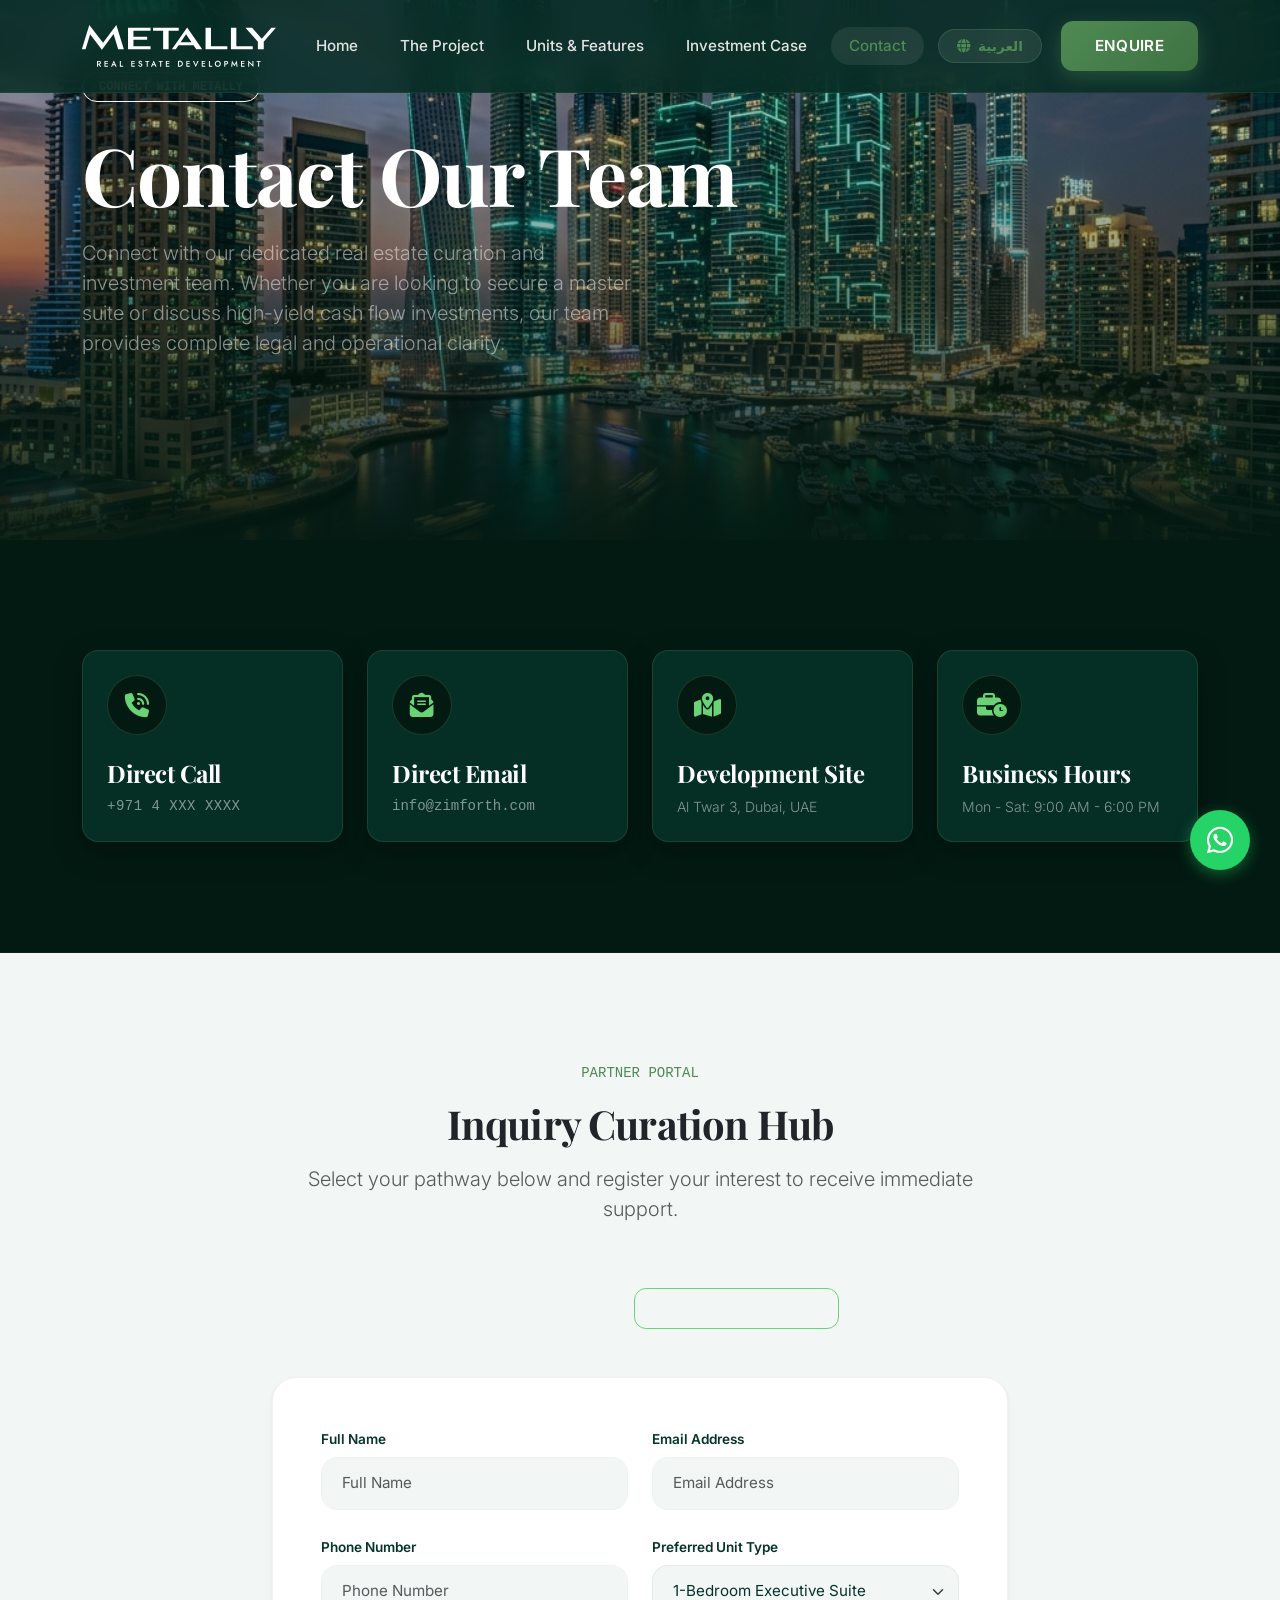
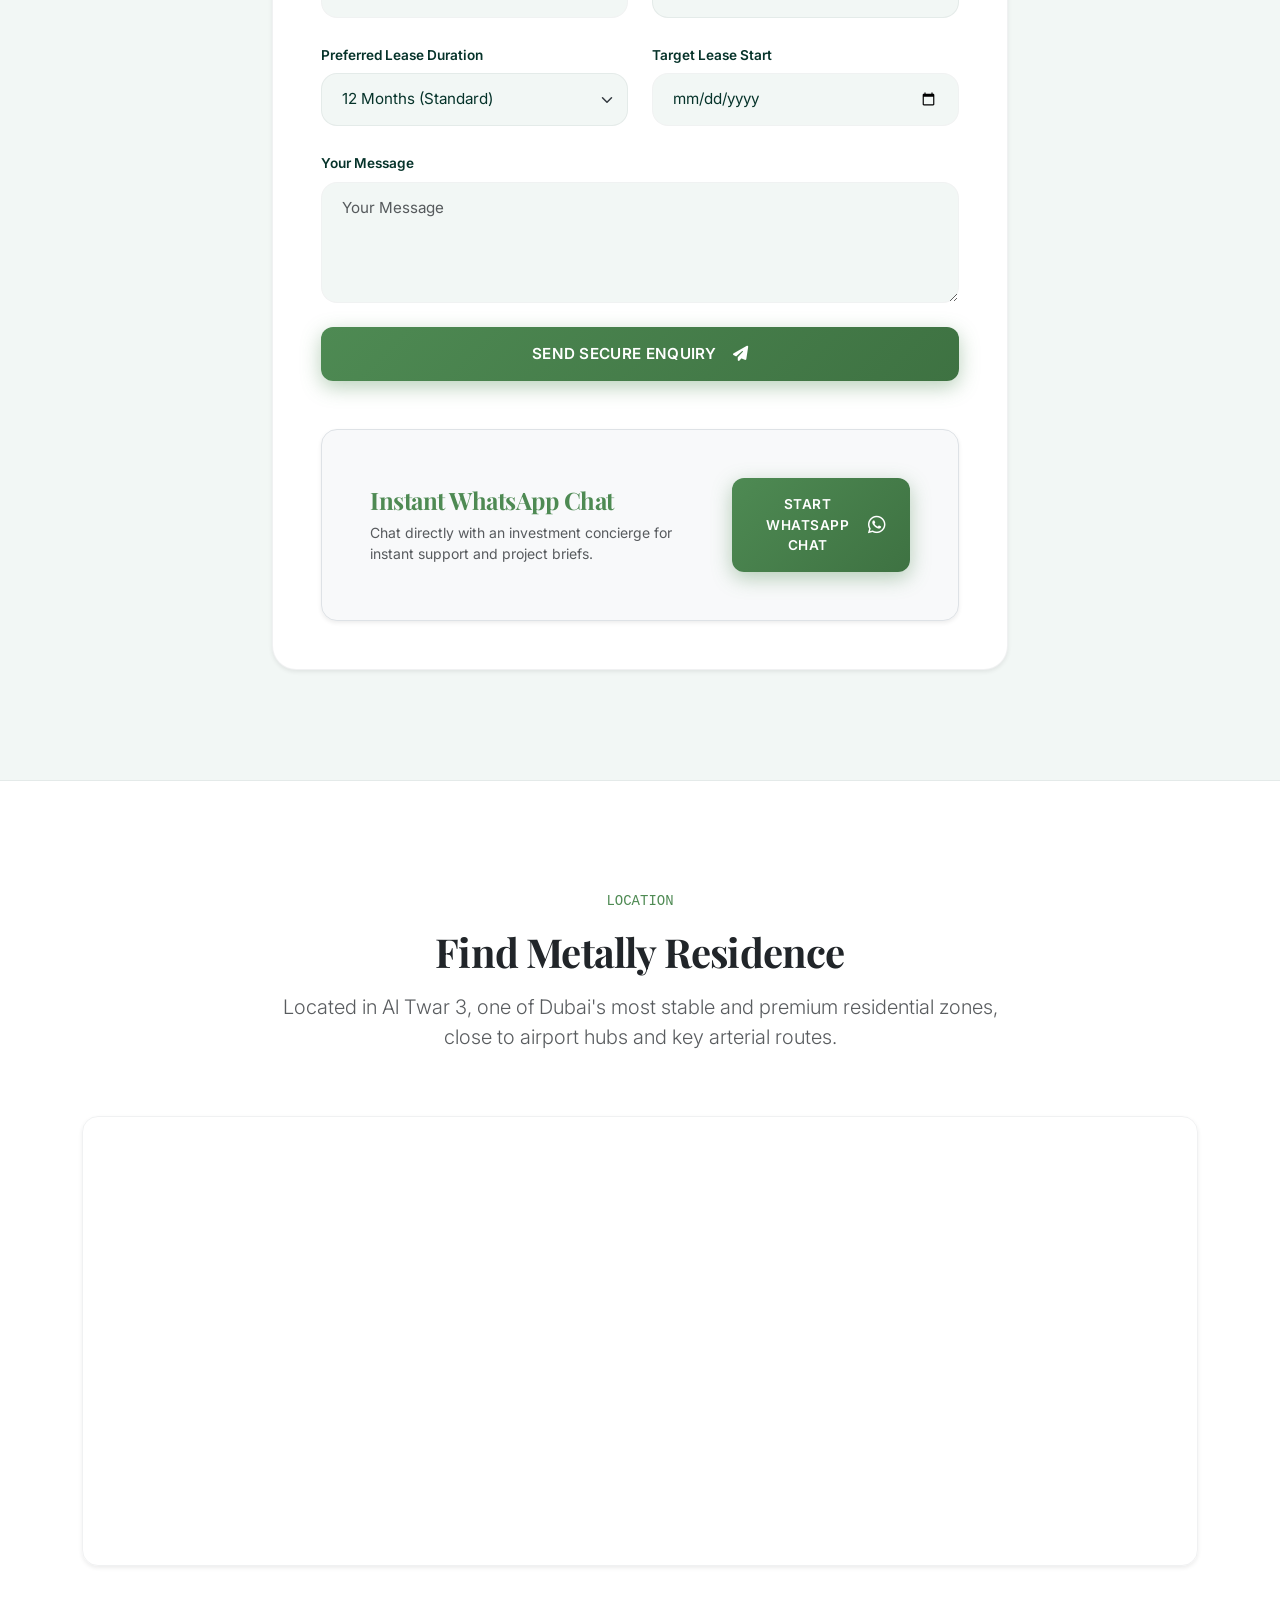
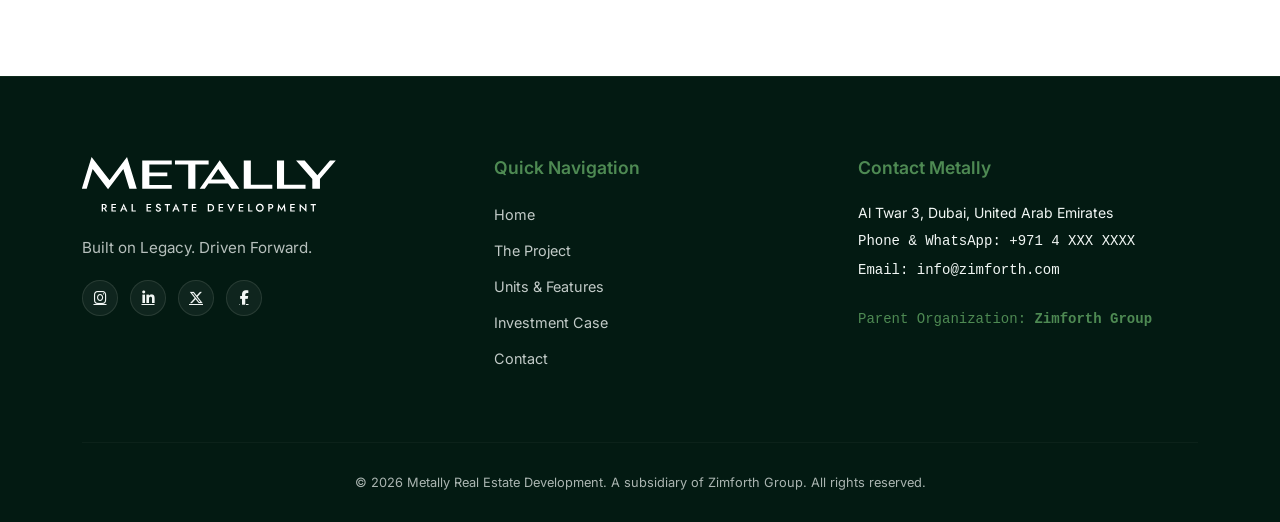
==== contact.html @ e4d1f46f "Implement dedicated Contact page contact.html with dynamic tenant/investor forms, cards, map, and i1" ====
<!DOCTYPE html>
<html lang="en" dir="ltr">
<head>
  <meta charset="UTF-8">
  <meta name="viewport" content="width=device-width, initial-scale=1.0">
  
  <!-- SEO Optimization -->
  <title>Contact Curation Team | Metally Real Estate Development Dubai</title>
  <meta name="description" content="Get in touch with Metally Real Estate Curation in Al Twar 3, Dubai. Submit your tenant inquiries, secure private viewing walkthroughs, or speak directly with our investment concierge via WhatsApp.">
  <meta name="keywords" content="Contact Metally, Real Estate Dubai Contact, Al Twar 3 Curation, Zimforth Group, Tenant Inquiry Form Dubai, Investor Curation Portal">
  <meta name="author" content="Zimforth Group">
  
  <!-- Favicon -->
  <link rel="icon" type="image/svg+xml" href="assets/images/fav.svg">

  <!-- Bootstrap 5 CSS (Swapped dynamically for RTL support via main.js) -->
  <link id="bootstrap-link" rel="stylesheet" href="https://cdn.jsdelivr.net/npm/bootstrap@5.3.3/dist/css/bootstrap.min.css">
  
  <!-- FontAwesome Icons -->
  <link rel="stylesheet" href="https://cdnjs.cloudflare.com/ajax/libs/font-awesome/6.5.2/css/all.min.css">
  
  <!-- Swiper CSS -->
  <link rel="stylesheet" href="https://cdn.jsdelivr.net/npm/swiper@11/swiper-bundle.min.css" />
  
  <!-- Core Design System Custom Stylesheet -->
  <link rel="stylesheet" href="assets/css/style.css?v=3.0.3">
</head>

<body class="en-font">

  <!-- Header / Navigation -->
  <header>
    <nav class="navbar navbar-expand-lg fixed-top" id="main-navbar">
      <div class="container">
        <!-- Brand Logo block -->
        <a class="navbar-brand text-decoration-none" href="index.html" id="brand-logo">
          <img src="assets/images/logo-w.svg" alt="Metally Logo" class="brand-logo-img">
        </a>
        
        <!-- Toggle button for mobile -->
        <button class="navbar-toggler border-0 text-white" type="button" data-bs-toggle="collapse" data-bs-target="#navContent" aria-controls="navContent" aria-expanded="false" aria-label="Toggle navigation">
          <i class="fas fa-bars-staggered fs-4"></i>
        </button>
        
        <!-- Nav Links -->
        <div class="collapse navbar-collapse" id="navContent">
          <ul class="navbar-nav ms-auto mb-2 mb-lg-0 align-items-center">
            <li class="nav-item">
              <a class="nav-link" href="index.html" data-i18n="nav-home">Home</a>
            </li>
            <li class="nav-item">
              <a class="nav-link" href="project.html" data-i18n="nav-project">The Project</a>
            </li>
            <li class="nav-item">
              <a class="nav-link" href="units.html" data-i18n="nav-units">Units & Availability</a>
            </li>
            <li class="nav-item">
              <a class="nav-link" href="investment.html" data-i18n="nav-investment">Investment Case</a>
            </li>
            <li class="nav-item">
              <a class="nav-link active" href="contact.html" data-i18n="nav-contact">Contact</a>
            </li>
            
            <!-- Language Selector Trigger -->
            <li class="nav-item mx-2">
              <a class="nav-link lang-btn lang-toggle" href="#" id="lang-toggle-btn" role="button">
                <i class="fas fa-globe me-1"></i> <span data-i18n="nav-lang">العربية</span>
              </a>
            </li>
            
            <!-- Call to Action -->
            <li class="nav-item ms-lg-2 mt-2 mt-lg-0">
              <a class="btn btn-green text-uppercase" href="contact.html" id="btn-enquire-now" data-i18n="nav-btn-enquire">Enquire</a>
            </li>
          </ul>
        </div>
      </div>
    </nav>
  </header>

  <!-- Cinematic Header Hero Section -->
  <section class="position-relative d-flex align-items-end" id="contact-hero" style="height: 60vh; min-height: 450px;">
    <!-- Premium Background Image -->
    <div class="position-absolute top-0 start-0 w-100 h-100 bg-image" style="background: url('assets/images/dubai-skyline.png') center/cover no-repeat;"></div>
    <!-- Subtle Dark Gradient Overlay for Typography -->
    <div class="position-absolute top-0 start-0 w-100 h-100" style="background: linear-gradient(to top, rgba(3, 26, 18, 0.95) 0%, rgba(3, 26, 18, 0.4) 50%, rgba(3, 26, 18, 0.1) 100%);"></div>
    
    <div class="container position-relative z-index-2 pb-5 mb-lg-4">
      <div class="row align-items-end">
        <div class="col-lg-8" data-aos="fade-up" data-aos-delay="100">
          <span class="badge bg-transparent border border-light text-light px-3 py-2 rounded-pill mb-4 font-monospace letter-spacing-1" data-i18n="contact-hero-badge">CONNECT WITH METALLY</span>
          <h1 class="text-white fw-bold display-1 mb-3" style="letter-spacing: -1px;" data-i18n="contact-hero-title">Contact Our Team</h1>
          <p class="lead text-white-50 mb-0 w-md-75" style="font-weight: 300;" data-i18n="contact-hero-desc">Connect with our dedicated real estate curation and investment team. Whether you are looking to secure a master suite or discuss high-yield cash flow investments, our team provides complete legal and operational clarity.</p>
        </div>
      </div>
    </div>
  </section>

  <!-- Premium Contact Cards Section (Jungle Green theme matching Key Pillars) -->
  <section class="py-6 bg-deep-green text-light border-bottom border-secondary border-opacity-10" id="contact-cards">
    <div class="container">
      <div class="row g-4">
        <!-- Card 1: Phone -->
        <div class="col-sm-6 col-lg-3" data-aos="fade-up" data-aos-delay="100">
          <div class="glass-panel-dark p-4 rounded-4 h-100 transition-all hover-up" style="box-shadow: 0 10px 30px rgba(0,0,0,0.3); border-color: rgba(78, 138, 83, 0.25);">
            <div class="rounded-circle bg-deep-green d-flex align-items-center justify-content-center mb-4 text-green" style="width: 60px; height: 60px; border: 1px solid rgba(78, 138, 83, 0.3);">
              <i class="fas fa-phone-volume fs-4 text-green-accent" style="color: var(--accent-leaf-bright);"></i>
            </div>
            <h4 class="fw-bold text-white mb-2 font-serif" data-i18n="contact-card-phone-title">Direct Call</h4>
            <p class="text-white-50 small mb-0 font-monospace" style="font-weight: 300; letter-spacing: 0.5px;" data-i18n="contact-card-phone-desc">+971 4 XXX XXXX</p>
          </div>
        </div>

        <!-- Card 2: Email -->
        <div class="col-sm-6 col-lg-3" data-aos="fade-up" data-aos-delay="200">
          <div class="glass-panel-dark p-4 rounded-4 h-100 transition-all hover-up" style="box-shadow: 0 10px 30px rgba(0,0,0,0.3); border-color: rgba(78, 138, 83, 0.25);">
            <div class="rounded-circle bg-deep-green d-flex align-items-center justify-content-center mb-4 text-green" style="width: 60px; height: 60px; border: 1px solid rgba(78, 138, 83, 0.3);">
              <i class="fas fa-envelope-open-text fs-4 text-green-accent" style="color: var(--accent-leaf-bright);"></i>
            </div>
            <h4 class="fw-bold text-white mb-2 font-serif" data-i18n="contact-card-email-title">Direct Email</h4>
            <p class="text-white-50 small mb-0 font-monospace" style="font-weight: 300;" data-i18n="contact-card-email-desc">info@zimforth.com</p>
          </div>
        </div>

        <!-- Card 3: Location -->
        <div class="col-sm-6 col-lg-3" data-aos="fade-up" data-aos-delay="300">
          <div class="glass-panel-dark p-4 rounded-4 h-100 transition-all hover-up" style="box-shadow: 0 10px 30px rgba(0,0,0,0.3); border-color: rgba(78, 138, 83, 0.25);">
            <div class="rounded-circle bg-deep-green d-flex align-items-center justify-content-center mb-4 text-green" style="width: 60px; height: 60px; border: 1px solid rgba(78, 138, 83, 0.3);">
              <i class="fas fa-map-location-dot fs-4 text-green-accent" style="color: var(--accent-leaf-bright);"></i>
            </div>
            <h4 class="fw-bold text-white mb-2 font-serif" data-i18n="contact-card-loc-title">Development Site</h4>
            <p class="text-white-50 small mb-0 font-sans" style="font-weight: 300;" data-i18n="contact-card-loc-desc">Al Twar 3, Dubai, UAE</p>
          </div>
        </div>

        <!-- Card 4: Hours -->
        <div class="col-sm-6 col-lg-3" data-aos="fade-up" data-aos-delay="400">
          <div class="glass-panel-dark p-4 rounded-4 h-100 transition-all hover-up" style="box-shadow: 0 10px 30px rgba(0,0,0,0.3); border-color: rgba(78, 138, 83, 0.25);">
            <div class="rounded-circle bg-deep-green d-flex align-items-center justify-content-center mb-4 text-green" style="width: 60px; height: 60px; border: 1px solid rgba(78, 138, 83, 0.3);">
              <i class="fas fa-business-time fs-4 text-green-accent" style="color: var(--accent-leaf-bright);"></i>
            </div>
            <h4 class="fw-bold text-white mb-2 font-serif" data-i18n="contact-card-hours-title">Business Hours</h4>
            <p class="text-white-50 small mb-0 font-sans" style="font-weight: 300;" data-i18n="contact-card-hours-desc">Mon - Sat: 9:00 AM - 6:00 PM</p>
          </div>
        </div>
      </div>
    </div>
  </section>

  <!-- Interactive Dual Curation Form Section -->
  <section class="py-6 bg-cream text-dark border-bottom border-secondary border-opacity-10" id="inquiry-hub">
    <div class="container">
      <div class="row justify-content-center text-center mb-5 reveal-on-scroll">
        <div class="col-lg-8">
          <span class="font-monospace small text-green letter-spacing-1 mb-3 d-block text-uppercase" data-i18n="contact-section-tag">PARTNER PORTAL</span>
          <h2 class="h1 fw-bold text-dark mb-3 font-serif" data-i18n="contact-section-title">Inquiry Curation Hub</h2>
          <p class="lead text-muted font-sans" style="font-weight: 300;" data-i18n="contact-section-desc">Select your pathway below and register your interest to receive immediate support.</p>
        </div>
      </div>

      <!-- Tabbed Selector -->
      <div class="d-flex justify-content-center gap-3 mb-5" data-aos="fade-up">
        <button type="button" class="btn btn-outline-green active px-4 py-2 font-monospace text-uppercase" id="btn-tab-tenant" data-i18n="contact-tab-tenant">Tenant Inquiry</button>
        <button type="button" class="btn btn-outline-green px-4 py-2 font-monospace text-uppercase" id="btn-tab-investor" data-i18n="contact-tab-investor">Investor Curation</button>
      </div>

      <div class="row justify-content-center">
        <div class="col-lg-8 reveal-zoom">
          <div class="soft-card bg-white p-4 p-md-5 border border-secondary border-opacity-10 shadow-sm">
            
            <!-- TENANT FORM PATHWAY -->
            <div id="tenant-form-container">
              <!-- Tenant success feedback -->
              <div class="alert alert-success border-0 rounded-3 p-3 mb-4 shadow-sm" id="tenant-form-feedback" style="display: none;">
                <div class="d-flex align-items-center gap-2">
                  <i class="fas fa-circle-check fs-4"></i>
                  <span class="small fw-semibold" data-i18n="contact-success">Thank you! Your enquiry has been received successfully. Our investment team will connect with you shortly.</span>
                </div>
              </div>

              <form id="tenant-enquiry-form" novalidate>
                <div class="row">
                  <!-- Name -->
                  <div class="col-md-6 form-group">
                    <label class="form-label" for="tenant-name" data-i18n="contact-lbl-name">Full Name</label>
                    <input type="text" class="form-control" id="tenant-name" required data-i18n-placeholder="contact-lbl-name" placeholder="Full Name">
                  </div>
                  <!-- Email -->
                  <div class="col-md-6 form-group">
                    <label class="form-label" for="tenant-email" data-i18n="contact-lbl-email">Email Address</label>
                    <input type="email" class="form-control" id="tenant-email" required data-i18n-placeholder="contact-lbl-email" placeholder="Email Address">
                  </div>
                </div>

                <div class="row">
                  <!-- Phone -->
                  <div class="col-md-6 form-group">
                    <label class="form-label" for="tenant-phone" data-i18n="contact-lbl-phone">Phone Number</label>
                    <input type="tel" class="form-control" id="tenant-phone" required data-i18n-placeholder="contact-lbl-phone" placeholder="Phone Number">
                  </div>
                  <!-- Unit selection -->
                  <div class="col-md-6 form-group">
                    <label class="form-label" for="tenant-unit" data-i18n="contact-lbl-unit">Preferred Unit Type</label>
                    <select class="form-select" id="tenant-unit">
                      <option value="executive" data-i18n="contact-opt-unit1" selected>1-Bedroom Executive Suite</option>
                      <option value="duplex" data-i18n="contact-opt-unit2">1-Bedroom Duplex Loft</option>
                      <option value="master" data-i18n="contact-opt-unit3">1-Bedroom Master Suite</option>
                    </select>
                  </div>
                </div>

                <div class="row">
                  <!-- Lease duration -->
                  <div class="col-md-6 form-group">
                    <label class="form-label" for="tenant-lease" data-i18n="contact-lbl-lease">Preferred Lease Duration</label>
                    <select class="form-select" id="tenant-lease">
                      <option value="short" data-i18n="contact-opt-lease1">3 Months (Short Term)</option>
                      <option value="medium" data-i18n="contact-opt-lease2">6 Months (Medium Term)</option>
                      <option value="long" data-i18n="contact-opt-lease3" selected>12 Months (Standard)</option>
                    </select>
                  </div>
                  <!-- Lease start -->
                  <div class="col-md-6 form-group">
                    <label class="form-label" for="tenant-start" data-i18n="contact-lbl-start">Target Lease Start</label>
                    <input type="date" class="form-control" id="tenant-start" required>
                  </div>
                </div>

                <!-- Message -->
                <div class="form-group mb-4">
                  <label class="form-label" for="tenant-message" data-i18n="contact-lbl-msg">Your Message</label>
                  <textarea class="form-control" id="tenant-message" rows="4" required data-i18n-placeholder="contact-lbl-msg" placeholder="Your Message"></textarea>
                </div>

                <!-- Submit -->
                <button type="submit" class="btn btn-green w-100 py-3 justify-content-center border-0 text-uppercase" id="tenant-submit-btn">
                  <span data-i18n="contact-btn-submit">Send Secure Enquiry</span> <i class="fas fa-paper-plane ms-2"></i>
                </button>
              </form>
            </div>

            <!-- INVESTOR FORM PATHWAY -->
            <div id="investor-form-container" style="display: none;">
              <!-- Investor success feedback -->
              <div class="alert alert-success border-0 rounded-3 p-3 mb-4 shadow-sm" id="investor-form-feedback" style="display: none;">
                <div class="d-flex align-items-center gap-2">
                  <i class="fas fa-circle-check fs-4"></i>
                  <span class="small fw-semibold" data-i18n="contact-success">Thank you! Your enquiry has been received successfully. Our investment team will connect with you shortly.</span>
                </div>
              </div>

              <form id="investor-enquiry-form" novalidate>
                <div class="row">
                  <!-- Name -->
                  <div class="col-md-6 form-group">
                    <label class="form-label" for="investor-name" data-i18n="contact-lbl-name">Full Name</label>
                    <input type="text" class="form-control" id="investor-name" required data-i18n-placeholder="contact-lbl-name" placeholder="Full Name">
                  </div>
                  <!-- Email -->
                  <div class="col-md-6 form-group">
                    <label class="form-label" for="investor-email" data-i18n="contact-lbl-email">Email Address</label>
                    <input type="email" class="form-control" id="investor-email" required data-i18n-placeholder="contact-lbl-email" placeholder="Email Address">
                  </div>
                </div>

                <div class="row">
                  <!-- Phone -->
                  <div class="col-md-6 form-group">
                    <label class="form-label" for="investor-phone" data-i18n="contact-lbl-phone">Phone Number</label>
                    <input type="tel" class="form-control" id="investor-phone" required data-i18n-placeholder="contact-lbl-phone" placeholder="Phone Number">
                  </div>
                  <!-- Investment tier -->
                  <div class="col-md-6 form-group">
                    <label class="form-label" for="investor-tier" data-i18n="inv-lbl-tier">Preferred Investment Tier</label>
                    <select class="form-select" id="investor-tier">
                      <option value="single" data-i18n="inv-opt-single" selected>Single Suite (1 Unit)</option>
                      <option value="multi" data-i18n="inv-opt-multi">Multiple Suites (2-4 Units)</option>
                      <option value="floor" data-i18n="inv-opt-floor">Full Floor / Private Wing</option>
                    </select>
                  </div>
                </div>

                <div class="row">
                  <!-- Timeframe -->
                  <div class="col-md-6 form-group">
                    <label class="form-label" for="investor-timeframe" data-i18n="inv-lbl-time">Acquisition Timeframe</label>
                    <select class="form-select" id="investor-timeframe">
                      <option value="immediate" data-i18n="inv-opt-immediate" selected>Immediate (Within 30 Days)</option>
                      <option value="medium" data-i18n="inv-opt-medium">Medium-Term (3-6 Months)</option>
                      <option value="planning" data-i18n="inv-opt-planning">Planning Phase (6-12 Months)</option>
                    </select>
                  </div>
                  <!-- Objective -->
                  <div class="col-md-6 form-group">
                    <label class="form-label" for="investor-objective" data-i18n="inv-lbl-profile">Investment Objective</label>
                    <select class="form-select" id="investor-objective">
                      <option value="yield" data-i18n="inv-opt-yield" selected>High-Yield Cash Flow</option>
                      <option value="growth" data-i18n="inv-opt-growth">Capital Preservation & Growth</option>
                      <option value="portfolio" data-i18n="inv-opt-portfolio">Portfolio Diversification</option>
                    </select>
                  </div>
                </div>

                <!-- Message -->
                <div class="form-group mb-4">
                  <label class="form-label" for="investor-message" data-i18n="contact-lbl-msg">Your Message</label>
                  <textarea class="form-control" id="investor-message" rows="4" required data-i18n-placeholder="contact-lbl-msg" placeholder="Your Message"></textarea>
                </div>

                <!-- Submit -->
                <button type="submit" class="btn btn-green w-100 py-3 justify-content-center border-0 text-uppercase" id="investor-submit-btn">
                  <span data-i18n="contact-btn-submit">Send Secure Enquiry</span> <i class="fas fa-paper-plane ms-2"></i>
                </button>
              </form>
            </div>

            <!-- Direct WhatsApp Curation Quick-Connect Banner -->
            <div class="p-4 p-md-5 rounded-4 bg-light border border-green border-opacity-20 d-flex flex-column flex-md-row align-items-center justify-content-between shadow-sm mt-5 hover-up" style="box-shadow: inset 0 2px 10px rgba(78, 138, 83, 0.05);">
              <div class="text-center text-md-start mb-4 mb-md-0 pe-md-4">
                <h4 class="text-green fw-bold font-serif mb-2" data-i18n="contact-wa-title">Instant WhatsApp Chat</h4>
                <p class="text-muted small mb-0 font-sans" data-i18n="contact-wa-desc">Chat directly with an investment concierge for instant support and project briefs.</p>
              </div>
              <a href="https://wa.me/1234567890" target="_blank" class="btn btn-green text-uppercase px-4 py-3 border-0 d-flex align-items-center gap-2" style="font-size: 0.85rem; letter-spacing: 0.5px;">
                <span data-i18n="contact-wa-btn">Start WhatsApp Chat</span> <i class="fab fa-whatsapp fs-5"></i>
              </a>
            </div>

          </div>
        </div>
      </div>
    </div>
  </section>

  <!-- Full Width Interactive Location Map Section -->
  <section class="py-6 bg-white" id="location-map">
    <div class="container">
      <div class="row justify-content-center text-center mb-5 reveal-on-scroll">
        <div class="col-lg-8">
          <span class="font-monospace small text-green letter-spacing-1 mb-3 d-block text-uppercase" data-i18n="contact-map-tag">LOCATION</span>
          <h2 class="h1 fw-bold text-dark mb-3 font-serif" data-i18n="contact-map-title">Find Metally Residence</h2>
          <p class="lead text-muted font-sans" style="font-weight: 300;" data-i18n="contact-map-desc">Located in Al Twar 3, one of Dubai's most stable and premium residential zones, close to airport hubs and key arterial routes.</p>
        </div>
      </div>

      <div class="row">
        <div class="col-12" data-aos="fade-up">
          <!-- Google Maps Iframe embedded in a high-end frame card -->
          <div class="border border-secondary border-opacity-10 rounded-4 overflow-hidden shadow-sm" style="height: 450px;">
            <iframe 
              src="https://www.google.com/maps/embed?pb=!1m18!1m12!1m3!1d14429.569477750868!2d55.3934376483584!3d25.29107936166184!2m3!1f0!2f0!3f0!3m2!1i1024!2i768!4f13.1!3m3!1m2!1s0x3e5f5c355bc98ebb%3A0x7d6a50689b7cf3a3!2sAl%20Twar%203%20-%20Dubai!5e0!3m2!1sen!2sae!4v1700000000000!5m2!1sen!2sae" 
              class="w-100 h-100 border-0" 
              allowfullscreen="" 
              loading="lazy" 
              referrerpolicy="no-referrer-when-downgrade">
            </iframe>
          </div>
        </div>
      </div>
    </div>
  </section>

  <!-- Footer (Matches units.html footer structure exactly) -->
  <footer>
    <div class="container">
      <div class="row g-5">
        <!-- Branding column -->
        <div class="col-md-6 col-lg-4">
          <div class="footer-logo mb-4">
            <img src="assets/images/logo-w.svg" alt="Metally Logo" class="footer-logo-img">
          </div>
          <p class="footer-tagline" data-i18n="footer-tagline">Built on Legacy. Driven Forward.</p>
          
          <div class="footer-social-icons">
            <a href="index.html" class="social-icon-btn"><i class="fab fa-instagram"></i></a>
            <a href="index.html" class="social-icon-btn"><i class="fab fa-linkedin-in"></i></a>
            <a href="index.html" class="social-icon-btn"><i class="fab fa-x-twitter"></i></a>
            <a href="index.html" class="social-icon-btn"><i class="fab fa-facebook-f"></i></a>
          </div>
        </div>
        
        <!-- Navigation column -->
        <div class="col-md-6 col-lg-4 px-lg-5">
          <h5 class="footer-heading" data-i18n="footer-links-title">Quick Navigation</h5>
          <ul class="footer-links-list">
            <li><a href="index.html" data-i18n="nav-home">Home</a></li>
            <li><a href="project.html" data-i18n="nav-project">The Project</a></li>
            <li><a href="units.html" data-i18n="nav-units">Units & Availability</a></li>
            <li><a href="investment.html" data-i18n="nav-investment">Investment Case</a></li>
            <li><a href="contact.html" data-i18n="nav-contact">Contact</a></li>
          </ul>
        </div>
        
        <!-- Contact column -->
        <div class="col-md-12 col-lg-4">
          <h5 class="footer-heading" data-i18n="footer-contact-title">Contact Metally</h5>
          <p class="opacity-80 mb-2 small" data-i18n="info-addr-val">Al Twar 3, Dubai, United Arab Emirates</p>
          <p class="opacity-80 mb-2 small font-monospace"><span data-i18n="info-phone-lbl">Phone</span>: +971 4 XXX XXXX</p>
          <p class="opacity-80 mb-4 small font-monospace">Email: info@zimforth.com</p>
          
          <span class="text-green font-monospace small"><span data-i18n="info-group-lbl">Parent Organization</span>: <strong data-i18n="info-group-val">Zimforth Group</strong></span>
        </div>
      </div>
      
      <!-- Copyright bottom -->
      <div class="row">
        <div class="col-12 text-center">
          <div class="footer-bottom">
            <p class="mb-0" data-i18n="footer-copy">&copy; 2026 Metally Real Estate Development. A subsidiary of Zimforth Group. All rights reserved.</p>
          </div>
        </div>
      </div>
    </div>
  </footer>

  <!-- WhatsApp Floating Widget -->
  <a href="https://wa.me/1234567890" target="_blank" class="whatsapp-float" aria-label="Chat on WhatsApp">
    <i class="fab fa-whatsapp"></i>
  </a>

  <!-- Core Scripts -->
  <!-- Swiper JS -->
  <script src="https://cdn.jsdelivr.net/npm/swiper@11/swiper-bundle.min.js"></script>
  
  <!-- jQuery library -->
  <script src="https://code.jquery.com/jquery-3.7.1.min.js" integrity="sha256-/JqT3SQfawRcv/BIHPThkBvs0OEvtFFmqPF/lYI/Cxo=" crossorigin="anonymous"></script>
  
  <!-- Bootstrap 5 JS Bundle -->
  <script src="https://cdn.jsdelivr.net/npm/bootstrap@5.3.3/dist/js/bootstrap.bundle.min.js"></script>
  
  <!-- i18n Translation Dictionary -->
  <script src="assets/js/i18n.js?v=3.0.0"></script>
  
  <!-- Core Custom Controller -->
  <script src="assets/js/main.js?v=3.0.3"></script>

  <!-- Contact Form Controller -->
  <script>
    $(document).ready(function () {
      // Dynamic Tab Selector Toggling
      $('#btn-tab-tenant').on('click', function () {
        $('#btn-tab-tenant').addClass('active');
        $('#btn-tab-investor').removeClass('active');
        $('#tenant-form-container').fadeIn(200);
        $('#investor-form-container').hide();
      });

      $('#btn-tab-investor').on('click', function () {
        $('#btn-tab-investor').addClass('active');
        $('#btn-tab-tenant').removeClass('active');
        $('#investor-form-container').fadeIn(200);
        $('#tenant-form-container').hide();
      });

      // Submit controller for Tenant Form
      $('#tenant-enquiry-form').on('submit', function (e) {
        e.preventDefault();
        
        let isValid = true;
        $(this).find('input[required], textarea[required]').each(function () {
          if (!$(this).val().trim()) {
            isValid = false;
            $(this).addClass('is-invalid');
          } else {
            $(this).removeClass('is-invalid');
          }
        });

        if (isValid) {
          $('#tenant-form-feedback').slideDown(300);
          $(this).trigger('reset');
          $('html, body').animate({
            scrollTop: $('#tenant-form-feedback').offset().top - 120
          }, 400);
        }
      });

      // Submit controller for Investor Form
      $('#investor-enquiry-form').on('submit', function (e) {
        e.preventDefault();
        
        let isValid = true;
        $(this).find('input[required], textarea[required]').each(function () {
          if (!$(this).val().trim()) {
            isValid = false;
            $(this).addClass('is-invalid');
          } else {
            $(this).removeClass('is-invalid');
          }
        });

        if (isValid) {
          $('#investor-form-feedback').slideDown(300);
          $(this).trigger('reset');
          $('html, body').animate({
            scrollTop: $('#investor-form-feedback').offset().top - 120
          }, 400);
        }
      });

      // Clear is-invalid styling on change/input
      $('input, textarea').on('input change', function () {
        if ($(this).val().trim()) {
          $(this).removeClass('is-invalid');
        }
      });
    });
  </script>

</body>
</html>
---- assets/css/style.css ----
/* 
================================================================
   METALLY REAL ESTATE DEVELOPMENT - LUXURY DESIGN SYSTEM
   Bilingual Premium Soft UI & Glassmorphism Framework
   Enhanced Interactions & Scroll-Visibility Version
================================================================
*/

@import url('https://fonts.googleapis.com/css2?family=Cairo:wght@300;400;500;600;700;800&family=Inter:wght@300;400;500;600;700;800&family=Outfit:wght@300;400;500;600;700;800&family=Plus+Jakarta+Sans:wght@300;400;500;600;700;800&family=Playfair+Display:ital,wght@0,400..900;1,400..900&display=swap');
@import url('https://db.onlinewebfonts.com/c/11d2534b1be852ecc92863ef5cbda987?family=TT+Interphases+Pro');
@import url('https://db.onlinewebfonts.com/c/dee436f274c410c23fc3de43367ef1ae?family=Janna+LT');

/* Custom Variables */
:root {
  --primary-dark: #06332A;       /* Deep Pine Green from SS */
  --primary-dark-rgb: 6, 51, 42;
  --secondary-olive: #4E8A53;     /* Vibrant Sage/Leaf Green from SS */
  --secondary-olive-rgb: 78, 138, 83;
  --accent-leaf: #4E8A53;         /* Sharp vibrant accent green */
  --accent-leaf-bright: #6AD375;  /* Brighter, highly visible green for dark backgrounds */
  --accent-leaf-rgb: 78, 138, 83;
  --accent-leaf-dark: #3E7242;
  --bg-cream: #F2F7F5;            /* Soft, clean off-white mint from SS */
  --bg-white: #FFFFFF;
  --bg-deep-green: #031A12;       /* Near-black jungle green from SS */
  --text-dark: #06332A;           /* Deep pine green for text */
  --text-muted: #53756E;          /* Soft organic slate teal-green */
  --text-light: #F2F7F5;
  
  /* Fallbacks - Mapped to leaf green to guarantee zero golden tones remain */
  --accent-gold: var(--accent-leaf);
  --accent-gold-dark: var(--accent-leaf-dark);
  --shadow-gold: var(--shadow-leaf);
  
  /* Fonts */
  --font-header: 'Playfair Display', 'Outfit', 'Plus Jakarta Sans', system-ui, sans-serif;
  --font-sans: 'TT Interphases Pro', 'Inter', system-ui, -apple-system, sans-serif;
  --font-arabic: 'Janna LT', 'Cairo', system-ui, -apple-system, sans-serif;

  /* Elevation (Soft UI Shadows) */
  --shadow-soft: 0 10px 30px rgba(6, 51, 42, 0.04), 0 2px 10px rgba(6, 51, 42, 0.02);
  --shadow-medium: 0 15px 45px rgba(6, 51, 42, 0.08), 0 4px 15px rgba(6, 51, 42, 0.04);
  --shadow-inset: inset 0 2px 5px rgba(6, 51, 42, 0.05);
  --shadow-leaf: 0 0 25px rgba(78, 138, 83, 0.35);
  
  /* Radii */
  --radius-sm: 8px;
  --radius-md: 16px;
  --radius-lg: 24px;
  --radius-xl: 32px;

  /* Timing */
  --transition-smooth: all 0.5s cubic-bezier(0.16, 1, 0.3, 1);
  --transition-fast: all 0.25s ease-out;

  /* Interactive Spotlight & Parallax Variables */
  --mouse-x: 0.5;
  --mouse-y: 0.5;
  --scroll-top: 0;
}

/* General Reset & Base Styles */
* {
  box-sizing: border-box;
}

html, body {
  max-width: 100vw;
  overflow-x: hidden;
}

body {
  background-color: var(--bg-cream);
  overflow-wrap: break-word;
  word-wrap: break-word;
  word-break: break-word;
  color: var(--text-dark);
  overflow-x: hidden;
  transition: opacity 0.2s ease;
}

/* Font Classes dynamically toggled by main.js */
body.en-font {
  font-family: var(--font-sans);
}
body.en-font h1, 
body.en-font h2, 
body.en-font h3, 
body.en-font h4, 
body.en-font .navbar-brand {
  font-family: var(--font-header);
  letter-spacing: -0.02em;
}

body.ar-font {
  font-family: var(--font-arabic);
}
body.ar-font h1, 
body.ar-font h2, 
body.ar-font h3, 
body.ar-font h4, 
body.ar-font .navbar-brand,
body.ar-font .nav-link,
body.ar-font button {
  font-family: var(--font-arabic);
  font-weight: 600;
}

/* Luxury Scrollbar styling */
::-webkit-scrollbar {
  width: 8px;
  height: 8px;
}
::-webkit-scrollbar-track {
  background: var(--bg-cream);
}
::-webkit-scrollbar-thumb {
  background: linear-gradient(180deg, var(--primary-dark), var(--secondary-olive));
  border-radius: 10px;
  border: 2px solid var(--bg-cream);
}
::-webkit-scrollbar-thumb:hover {
  background: var(--accent-leaf-dark);
}

/* Text selections */
::selection {
  background-color: var(--accent-leaf);
  color: var(--primary-dark);
}

/* Utility Classes */
.text-gold { color: var(--accent-leaf); }
.text-green { color: var(--accent-leaf); }
.bg-deep-green { background-color: var(--bg-deep-green); }
.bg-cream { background-color: var(--bg-cream); }
.bg-green { background-color: var(--accent-leaf-bright) !important; color: var(--primary-dark) !important; font-weight: 700; }
.border-gold { border: 1px solid var(--accent-leaf); }
.border-green { border: 1px solid var(--accent-leaf); }
.text-justify { text-align: justify; }

/* Section Spacing */
section {
  padding: 110px 0;
  position: relative;
}
@media (max-width: 768px) {
  section {
    padding: 70px 0;
  }
}

/* Brand Section Tags */
.section-tag {
  display: inline-flex;
  align-items: center;
  gap: 8px;
  font-size: 0.72rem;
  letter-spacing: 0.18em;
  text-transform: uppercase;
  color: var(--accent-leaf);
  border: 1px solid rgba(78, 138, 83, 0.4);
  padding: 6px 18px;
  border-radius: 50px;
  background-color: rgba(6, 51, 42, 0.04);
  margin-bottom: 24px;
  font-weight: 600;
}
.bg-deep-green .section-tag {
  background-color: rgba(250, 247, 242, 0.06);
}

/* Custom Modern Green Buttons */
.btn-gold, .btn-green {
  background: linear-gradient(135deg, var(--accent-leaf), var(--accent-leaf-dark));
  color: var(--bg-white) !important;
  font-weight: 600;
  font-size: 0.95rem;
  letter-spacing: 0.02em;
  border: none;
  padding: 14px 34px;
  border-radius: 12px;
  box-shadow: 0 6px 20px rgba(78, 138, 83, 0.4);
  transition: var(--transition-smooth);
  display: inline-flex;
  align-items: center;
  gap: 8px;
}
.btn-gold:hover, .btn-green:hover {
  transform: translateY(-3px);
  box-shadow: var(--shadow-leaf);
  background: linear-gradient(135deg, var(--accent-leaf-dark), var(--accent-leaf));
}
.btn-gold:active, .btn-green:active {
  transform: translateY(1px);
}

.btn-outline-gold, .btn-outline-green {
  background: transparent;
  color: var(--bg-cream) !important;
  border: 1.5px solid var(--accent-leaf-bright);
  font-weight: 600;
  font-size: 0.95rem;
  padding: 13px 32px;
  border-radius: 12px;
  transition: var(--transition-smooth);
  display: inline-flex;
  align-items: center;
  gap: 8px;
}
.btn-outline-gold:hover, .btn-outline-green:hover {
  background: rgba(78, 138, 83, 0.08);
  color: var(--accent-leaf) !important;
  transform: translateY(-3px);
  box-shadow: 0 6px 20px rgba(78, 138, 83, 0.1);
}

/* Glassmorphism containers */
.glass-panel {
  background: rgba(255, 255, 255, 0.85);
  backdrop-filter: blur(25px);
  -webkit-backdrop-filter: blur(25px);
  border: 1px solid rgba(78, 138, 83, 0.15);
  box-shadow: var(--shadow-soft);
}
.glass-panel-dark {
  background: rgba(6, 51, 42, 0.85);
  backdrop-filter: blur(25px);
  -webkit-backdrop-filter: blur(25px);
  border: 1px solid rgba(78, 138, 83, 0.2);
  box-shadow: var(--shadow-medium);
  color: var(--text-light);
}

/* Soft UI Cards - Modern Editorial Aesthetic */
.soft-card {
  background-color: var(--bg-white);
  border-radius: var(--radius-lg);
  border: 1px solid rgba(6, 51, 42, 0.05);
  padding: 40px;
  box-shadow: var(--shadow-soft);
  transition: var(--transition-smooth);
  height: 100%;
  position: relative;
  overflow: hidden;
  z-index: 2;
}
@media (max-width: 768px) {
  .soft-card {
    padding: 24px;
  }
}
.soft-card:hover {
  transform: translateY(-6px);
  box-shadow: var(--shadow-medium);
  border-color: rgba(78, 138, 83, 0.25);
}

/* Responsive Borders */
@media (min-width: 768px) {
  .border-end-md {
    border-inline-end: 1px solid rgba(7, 44, 36, 0.1);
  }
}

/* Fixed Dual-Phase Glassmorphic Navbar */
.navbar {
  transition: var(--transition-smooth);
  padding: 20px 0;
  background: rgba(7, 44, 36, 0.85) !important; /* Premium semi-transparent dark emerald by default to prevent visibility loss */
  backdrop-filter: blur(15px);
  -webkit-backdrop-filter: blur(15px);
  z-index: 2000; /* Extremely high z-index to guarantee absolute top visibility */
  border-bottom: 1.5px solid rgba(78, 138, 83, 0.15);
}

/* Fully visible, high-contrast navbar state on scroll */
.navbar.scrolled {
  background: #051F19 !important; /* Pure solid high-contrast dark green - NO transparency overlay leaks */
  border-bottom: 2px solid var(--accent-leaf) !important; /* Elegant green borderline for clarity over white */
  padding: 10px 0;
  box-shadow: 0 10px 40px rgba(4, 22, 18, 0.2) !important;
}

.navbar-brand {
  display: flex;
  align-items: center;
}
.brand-logo-img {
  height: 42px;
  width: auto;
  transition: var(--transition-smooth);
}
.navbar.scrolled .brand-logo-img {
  height: 36px;
}
.navbar-brand:hover .brand-logo-img {
  transform: scale(1.03);
}
.footer-logo-img {
  height: 55px;
  width: auto;
  transition: var(--transition-smooth);
}
.footer-logo-img:hover {
  transform: scale(1.03);
}
.brand-title {
  font-size: 1.6rem;
  font-weight: 700;
  letter-spacing: 0.05em;
  color: var(--bg-cream);
  line-height: 1;
  transition: var(--transition-fast);
}
.brand-subtitle {
  font-size: 0.55rem;
  letter-spacing: 0.2em;
  color: var(--accent-leaf);
  font-family: var(--font-sans);
  text-transform: uppercase;
  margin-top: 4px;
}

/* Navbar Scrolled color overrides to guarantee visibility over white backgrounds */
.navbar.scrolled .brand-title {
  color: #FFFFFF !important;
}
.navbar.scrolled .nav-link {
  color: rgba(255, 255, 255, 0.85) !important;
}
.navbar.scrolled .nav-link:hover,
.navbar.scrolled .nav-link.active {
  color: var(--accent-leaf) !important;
  background-color: rgba(255, 255, 255, 0.06);
}

.nav-link {
  color: rgba(250, 247, 242, 0.9) !important;
  font-weight: 500;
  font-size: 0.95rem;
  padding: 8px 18px !important;
  margin: 0 3px;
  border-radius: 50px;
  transition: var(--transition-fast);
}
.nav-link:hover, .nav-link.active {
  color: var(--accent-leaf) !important;
  background-color: rgba(250, 247, 242, 0.08);
}

.lang-btn {
  background-color: rgba(250, 247, 242, 0.08);
  border: 1px solid rgba(78, 138, 83, 0.35);
  color: var(--accent-leaf) !important;
  font-weight: 600;
  font-size: 0.85rem;
  padding: 6px 18px !important;
  border-radius: 50px;
  transition: var(--transition-smooth);
}
.lang-btn:hover {
  background-color: var(--accent-leaf);
  color: var(--bg-white) !important;
  box-shadow: var(--shadow-leaf);
}

/* Mobile Collapse Menu Drawer Styling - Overrides Bootstrap defaults for visual legibility on white bg */
@media (max-width: 991.98px) {
  .navbar {
    padding: 14px 0;
  }
  .navbar-collapse {
    background: rgba(5, 31, 25, 0.98) !important; /* Full solid overlay glass menu */
    backdrop-filter: blur(25px);
    -webkit-backdrop-filter: blur(25px);
    border: 1.5px solid rgba(78, 138, 83, 0.25) !important;
    border-radius: var(--radius-md);
    padding: 24px;
    margin-top: 15px;
    box-shadow: var(--shadow-medium);
    animation: slideDownMenu 0.4s cubic-bezier(0.16, 1, 0.3, 1) forwards;
  }
  @keyframes slideDownMenu {
    from {
      opacity: 0;
      transform: translateY(-10px);
    }
    to {
      opacity: 1;
      transform: translateY(0);
    }
  }
  .navbar-nav {
    align-items: flex-start !important;
  }
  .nav-item {
    width: 100%;
  }
  .nav-link {
    padding: 12px 20px !important;
    margin: 4px 0 !important;
    width: 100%;
    text-align: start;
    border-radius: 8px;
  }
  .lang-btn {
    display: inline-block;
    margin-top: 10px;
    width: auto;
  }
}

/* Decorative Floating Vector Shapes */
.floating-elements-container {
  position: absolute;
  top: 0;
  left: 0;
  width: 100%;
  height: 100%;
  overflow: hidden;
  pointer-events: none;
  z-index: 1;
}
.floating-ring {
  position: absolute;
  border: 1.5px solid rgba(78, 138, 83, 0.08);
  border-radius: 50%;
  animation: floatRing 12s infinite linear;
}
.floating-ring-1 {
  width: 300px;
  height: 300px;
  top: 15%;
  right: -5%;
}
.floating-ring-2 {
  width: 450px;
  height: 450px;
  bottom: 10%;
  left: -10%;
  animation-duration: 20s;
  animation-direction: reverse;
}
.floating-ring-3 {
  width: 200px;
  height: 200px;
  top: 50%;
  right: 15%;
  border-style: dashed;
  animation-duration: 15s;
}

@keyframes floatRing {
  0% { transform: translateY(0px) rotate(0deg); }
  50% { transform: translateY(-25px) rotate(180deg); }
  100% { transform: translateY(0px) rotate(360deg); }
}

/* Advanced Interactive & Parallax Systems */
.hero-spotlight {
  position: absolute;
  top: 0;
  left: 0;
  width: 100%;
  height: 100%;
  background: radial-gradient(
    600px circle at calc(var(--mouse-x) * 100%) calc(var(--mouse-y) * 100%),
    rgba(78, 138, 83, 0.07) 0%,
    transparent 80%
  );
  z-index: 2;
  pointer-events: none;
  transition: background 0.15s ease-out;
}

.parallax-layer {
  position: absolute;
  top: 0;
  left: 0;
  width: 100%;
  height: 100%;
  pointer-events: none;
  z-index: 1;
  transform: translate3d(
    calc((var(--mouse-x) - 0.5) * var(--depth, 20) * 1px),
    calc((var(--mouse-y) - 0.5) * var(--depth, 20) * 1px),
    0
  );
  transition: transform 0.25s cubic-bezier(0.25, 1, 0.5, 1);
  will-change: transform;
}

.parallax-wrap {
  position: relative;
  transform: translate3d(
    calc((var(--mouse-x) - 0.5) * var(--depth, 20) * 1px),
    calc((var(--mouse-y) - 0.5) * var(--depth, 20) * 1px),
    0
  );
  transition: transform 0.25s cubic-bezier(0.25, 1, 0.5, 1);
  will-change: transform;
}

.scroll-parallax-layer {
  transform: translateY(calc(var(--scroll-top) * var(--parallax-speed, 0.15) * 1px));
  will-change: transform;
}

/* Staggered entry transition delays */
.delay-1 { transition-delay: 0.1s !important; }
.delay-2 { transition-delay: 0.2s !important; }
.delay-3 { transition-delay: 0.3s !important; }
.delay-4 { transition-delay: 0.4s !important; }
.delay-5 { transition-delay: 0.5s !important; }

/* Scroll-Draw Heading Underlines */
.reveal-on-scroll .heading-green-accent::after,
.reveal-on-scroll.heading-green-accent::after,
.reveal-on-scroll .heading-gold-accent::after,
.reveal-on-scroll.heading-gold-accent::after {
  width: 0% !important;
}
.reveal-visible .heading-green-accent::after,
.reveal-visible.heading-green-accent::after,
.reveal-visible .heading-gold-accent::after,
.reveal-visible.heading-gold-accent::after {
  width: 70px !important;
}


/* Premium 3D Card Hover Tilts & Animations */
.soft-card, .calc-output-card, .concept-card, .contact-info-card {
  transition: transform 0.6s cubic-bezier(0.16, 1, 0.3, 1), box-shadow 0.6s cubic-bezier(0.16, 1, 0.3, 1), border-color 0.3s ease;
  transform-style: preserve-3d;
  perspective: 1000px;
}
.soft-card:hover, .calc-output-card-metally:hover, .concept-card:hover, .contact-info-card:hover {
  transform: translateY(-8px) scale(1.02) rotateX(1.5deg) rotateY(-1.5deg);
  box-shadow: 0 25px 50px rgba(6, 51, 42, 0.12), 0 0 25px rgba(78, 138, 83, 0.2);
  border-color: rgba(78, 138, 83, 0.4) !important;
}
.calc-output-card-conv:hover {
  transform: translateY(-5px) scale(1.01) rotateX(1deg) rotateY(-1deg);
  box-shadow: 0 15px 35px rgba(6, 51, 42, 0.05);
}

/* Hero Section */
.hero-section {
  position: relative;
  min-height: 100vh;
  display: flex;
  align-items: center;
  padding-top: 140px;
  padding-bottom: 80px;
  background-color: var(--primary-dark);
  overflow: hidden;
}

/* Background image with parallax overlay */
.hero-bg-overlay {
  position: absolute;
  top: 0;
  left: 0;
  width: 100%;
  height: 100%;
  background-image: linear-gradient(135deg, rgba(7, 44, 36, 0.96) 25%, rgba(4, 22, 18, 0.65) 100%), url('../images/hero-bg.png');
  background-size: cover;
  background-position: center;
  z-index: 1;
}

.hero-content {
  position: relative;
  z-index: 2;
  color: var(--text-light);
}

.hero-badge-slogan {
  display: inline-block;
  padding: 6px 18px;
  background-color: rgba(106, 211, 117, 0.15);
  border: 1px solid rgba(106, 211, 117, 0.4);
  color: var(--accent-leaf-bright);
  border-radius: 50px;
  font-size: 0.9rem;
  font-weight: 700;
  letter-spacing: 0.12em;
  margin-bottom: 24px;
  backdrop-filter: blur(5px);
  text-shadow: 0 0 10px rgba(106, 211, 117, 0.5);
}

.hero-title {
  font-size: 4rem;
  font-weight: 700;
  line-height: 1.1;
  letter-spacing: 0.1em !important;
  margin-bottom: 8px;
  text-shadow: 0 2px 10px rgba(0, 0, 0, 0.2);
}
@media (max-width: 992px) {
  .hero-title {
    font-size: 3rem;
  }
}
@media (max-width: 576px) {
  .hero-badge-slogan {
    font-size: 0.7rem;
    padding: 4px 12px;
    margin-bottom: 10px;
  }
  .hero-title {
    font-size: 1.85rem;
    margin-bottom: 4px;
    letter-spacing: 0.1em !important;
  }
  .hero-location {
    font-size: 1.05rem;
    margin-bottom: 12px;
    letter-spacing: 0.1em;
  }
  .luxury-star-anim {
    display: none !important;
  }
}

.hero-location {
  font-size: 1.4rem;
  font-weight: 600;
  color: var(--accent-leaf);
  letter-spacing: 0.12em;
  margin-bottom: 24px;
}

.hero-subtitle {
  font-size: 1.8rem;
  font-weight: 400;
  margin-bottom: 24px;
  color: var(--bg-cream);
  opacity: 0.95;
}
@media (max-width: 768px) {
  .hero-subtitle {
    font-size: 1.4rem;
  }
}

.hero-desc {
  font-size: 1.05rem;
  line-height: 1.6;
  opacity: 0.85;
  margin-bottom: 40px;
  max-width: 560px;
}
@media (max-width: 576px) {
  .hero-subtitle {
    font-size: 1.15rem;
    margin-bottom: 12px;
  }
  .hero-desc {
    font-size: 0.88rem;
    margin-bottom: 20px;
    line-height: 1.6;
  }
  .btn-gold, .btn-green {
    padding: 10px 20px !important;
    font-size: 0.85rem !important;
  }
  .btn-outline-gold, .btn-outline-green {
    padding: 9px 18px !important;
    font-size: 0.85rem !important;
  }
}

/* Floating Metrics Grid */
.hero-metrics-grid {
  display: grid;
  grid-template-columns: repeat(3, 1fr);
  gap: 20px;
  margin-top: 40px;
}
@media (max-width: 576px) {
  .hero-metrics-grid {
    grid-template-columns: 1fr;
    gap: 15px;
  }
}

.hero-metric-card {
  background: rgba(250, 247, 242, 0.07);
  backdrop-filter: blur(12px);
  -webkit-backdrop-filter: blur(12px);
  border: 1px solid rgba(78, 138, 83, 0.25);
  border-radius: var(--radius-md);
  padding: 24px 20px;
  text-align: center;
  transition: var(--transition-smooth);
}
.hero-metric-card:hover {
  background: rgba(250, 247, 242, 0.14);
  transform: translateY(-4px);
  box-shadow: var(--shadow-leaf);
}
.hero-metric-val {
  font-size: 2rem;
  font-weight: 700;
  color: var(--accent-leaf);
  line-height: 1.2;
  margin-bottom: 4px;
}
.hero-metric-lbl {
  font-size: 0.72rem;
  letter-spacing: 0.05em;
  text-transform: uppercase;
  color: var(--bg-cream);
  opacity: 0.8;
}

/* Founder Biography Section */
.founder-image-wrapper {
  position: relative;
  border-radius: var(--radius-lg);
  overflow: hidden;
  box-shadow: var(--shadow-medium);
  border: 1.5px solid rgba(78, 138, 83, 0.25);
  background-color: var(--primary-dark);
}
.founder-img {
  width: 100%;
  height: 480px;
  object-fit: cover;
  transition: transform 6s ease;
  filter: brightness(0.9) contrast(1.05);
}
.founder-image-wrapper:hover .founder-img {
  transform: scale(1.06);
}

.founder-img-badge {
  position: absolute;
  bottom: 24px;
  left: 24px;
  right: 24px;
  background: rgba(7, 44, 36, 0.9);
  backdrop-filter: blur(12px);
  border: 1.5px solid rgba(78, 138, 83, 0.35);
  padding: 16px 24px;
  border-radius: var(--radius-md);
  color: var(--text-light);
}

.strength-badge {
  display: inline-flex;
  align-items: center;
  gap: 8px;
  background-color: var(--bg-white);
  border: 1px solid rgba(7, 44, 36, 0.05);
  padding: 8px 18px;
  margin: 5px;
  border-radius: 50px;
  font-size: 0.82rem;
  font-weight: 500;
  color: var(--primary-dark);
  box-shadow: var(--shadow-soft);
  transition: var(--transition-smooth);
}
.strength-badge i {
  color: var(--accent-leaf-dark);
}
.strength-badge:hover {
  transform: translateY(-2px);
  border-color: var(--accent-leaf);
  box-shadow: 0 4px 12px rgba(7, 44, 36, 0.08);
}

.quote-box {
  border-inline-start: 4px solid var(--accent-leaf);
  padding-inline-start: 24px;
  margin: 30px 0;
  font-style: italic;
  font-size: 1.15rem;
  color: var(--text-muted);
}

/* Structured Living Concept Section */
.concept-tabs-nav {
  display: flex;
  gap: 12px;
  margin-bottom: 30px;
  background-color: rgba(7, 44, 36, 0.03);
  padding: 8px;
  border-radius: 50px;
  border: 1px solid rgba(7, 44, 36, 0.05);
}
.concept-tab-btn {
  flex: 1;
  background: transparent;
  border: none;
  padding: 12px 24px;
  font-weight: 600;
  font-size: 0.95rem;
  border-radius: 50px;
  color: var(--text-muted);
  transition: var(--transition-smooth);
}
.concept-tab-btn.active, .concept-tab-btn:hover {
  background-color: var(--primary-dark);
  color: var(--bg-cream);
  box-shadow: var(--shadow-soft);
}

.concept-pill-icon {
  width: 50px;
  height: 50px;
  border-radius: 50%;
  background-color: rgba(78, 138, 83, 0.15);
  color: var(--accent-leaf);
  display: inline-flex;
  align-items: center;
  justify-content: center;
  font-size: 1.3rem;
  margin-bottom: 20px;
}

.use-item {
  display: flex;
  align-items: center;
  gap: 16px;
  padding: 14px 18px;
  background: var(--bg-white);
  border-radius: var(--radius-md);
  margin-bottom: 12px;
  border: 1px solid rgba(7, 44, 36, 0.03);
  box-shadow: var(--shadow-soft);
  transition: var(--transition-fast);
}
.use-item i {
  color: var(--secondary-olive);
  font-size: 1.2rem;
}
.use-item:hover {
  transform: translateX(6px);
  border-color: rgba(78, 138, 83, 0.35);
  box-shadow: var(--shadow-soft);
}
html[dir="rtl"] .use-item:hover {
  transform: translateX(-6px);
}

/* Interactive Floor Plan Section */
.floor-plan-pill-container {
  display: flex;
  flex-direction: column;
  gap: 12px;
}
.floor-plan-pill {
  display: flex;
  align-items: center;
  justify-content: space-between;
  padding: 18px 24px;
  background: var(--bg-white);
  border-radius: var(--radius-md);
  border: 1px solid rgba(7, 44, 36, 0.03);
  box-shadow: var(--shadow-soft);
  cursor: pointer;
  font-weight: 600;
  color: var(--text-dark);
  transition: var(--transition-smooth);
}
.floor-plan-pill i {
  color: var(--text-muted);
  transition: var(--transition-fast);
}
.floor-plan-pill.active, .floor-plan-pill:hover {
  background: var(--primary-dark);
  color: var(--bg-cream);
  border-color: var(--primary-dark);
  box-shadow: var(--shadow-medium);
}
.floor-plan-pill.active i, .floor-plan-pill:hover i {
  color: var(--accent-leaf);
  transform: scale(1.1);
}

/* HTML/CSS interactive floor blueprint visual */
.blueprint-visual-wrapper {
  position: relative;
  width: 100%;
  aspect-ratio: 4 / 3;
  height: auto;
  min-height: 250px;
  background: #02110e;
  border-radius: var(--radius-lg);
  border: 2px solid rgba(78, 138, 83, 0.25);
  box-shadow: var(--shadow-medium);
  overflow: hidden;
  padding: 20px;
}
.blueprint-grid {
  position: absolute;
  top: 0;
  left: 0;
  width: 100%;
  height: 100%;
  background-image: 
    linear-gradient(rgba(78, 138, 83, 0.05) 1px, transparent 1px),
    linear-gradient(90deg, rgba(78, 138, 83, 0.05) 1px, transparent 1px);
  background-size: 20px 20px;
  z-index: 1;
}

.blueprint-layout {
  position: relative;
  width: 100%;
  height: 100%;
  z-index: 2;
}

/* Laser scanning animation for CAD Blueprint */
.blueprint-laser {
  position: absolute;
  top: 0;
  left: 0;
  width: 100%;
  height: 2px;
  background: linear-gradient(90deg, transparent, var(--accent-leaf), transparent);
  box-shadow: 0 0 8px var(--accent-leaf), 0 0 16px var(--accent-leaf);
  z-index: 5;
  animation: blueprintScan 5s infinite ease-in-out;
  pointer-events: none;
}
@keyframes blueprintScan {
  0% { top: 0%; opacity: 0; }
  10% { opacity: 0.8; }
  90% { opacity: 0.8; }
  100% { top: 100%; opacity: 0; }
}

/* Floor Blocks */
.floor-highlight {
  position: absolute;
  border: 1px dashed rgba(78, 138, 83, 0.4);
  background-color: rgba(78, 138, 83, 0.04);
  border-radius: var(--radius-sm);
  display: flex;
  align-items: center;
  justify-content: center;
  color: rgba(242, 247, 245, 0.5);
  font-size: 0.78rem;
  font-weight: 500;
  letter-spacing: 0.05em;
  transition: var(--transition-smooth);
  text-align: center;
  line-height: 1.35;
  padding: 6px;
}
.floor-highlight span {
  display: block;
  width: 100%;
  text-align: center;
}
@media (max-width: 768px) {
  .floor-highlight {
    font-size: 0.65rem;
    padding: 2px;
    letter-spacing: 0;
    line-height: 1.15;
  }
}
@media (max-width: 480px) {
  .floor-highlight {
    font-size: 0.55rem;
  }
}
.floor-highlight-bedroom {
  top: 15%;
  left: 10%;
  width: 45%;
  height: 45%;
}
.floor-highlight-hall {
  top: 15%;
  left: 58%;
  width: 32%;
  height: 70%;
}
.floor-highlight-pantry {
  top: 64%;
  left: 10%;
  width: 25%;
  height: 21%;
}
.floor-highlight-bath {
  top: 64%;
  left: 38%;
  width: 17%;
  height: 21%;
}

/* Active and Hover States */
.floor-highlight.active, .floor-highlight:hover {
  background-color: rgba(78, 138, 83, 0.15);
  border: 1.5px solid var(--accent-leaf);
  color: var(--accent-leaf);
  box-shadow: var(--shadow-leaf);
  transform: scale(1.02);
}

.blueprint-compass {
  position: absolute;
  bottom: 20px;
  right: 20px;
  width: 40px;
  height: 40px;
  border: 1px solid rgba(78, 138, 83, 0.3);
  border-radius: 50%;
  display: flex;
  align-items: center;
  justify-content: center;
  color: var(--accent-leaf);
  font-size: 0.65rem;
  z-index: 3;
}

/* Floor Detail Card */
.floor-detail-card {
  border-radius: var(--radius-md);
  border-inline-start: 4px solid var(--accent-leaf) !important;
}

/* Operational Advantage Section */
#operations {
  background-color: var(--primary-dark) !important;
  background-image: radial-gradient(circle at 50% 10%, rgba(78, 138, 83, 0.12) 0%, transparent 70%);
}
.ops-dotted-canvas {
  opacity: 0.06;
}
.ops-feat-card {
  background: rgba(250, 247, 242, 0.02);
  border: 1.5px solid rgba(78, 138, 83, 0.12);
  border-radius: var(--radius-lg);
  padding: 32px 28px;
  transition: var(--transition-smooth);
  position: relative;
  overflow: hidden;
}
.ops-feat-card:hover {
  background: rgba(250, 247, 242, 0.05);
  border-color: var(--accent-leaf);
  transform: translateY(-5px);
  box-shadow: 0 15px 35px rgba(4, 22, 18, 0.4), var(--shadow-leaf);
}
.ops-feat-icon {
  font-size: 1.8rem;
  color: var(--accent-leaf);
  text-shadow: 0 0 10px rgba(78, 138, 83, 0.3);
}
.ops-feat-num {
  font-size: 1.1rem;
  font-weight: 700;
  color: rgba(78, 138, 83, 0.25);
  transition: var(--transition-smooth);
}
.ops-feat-card:hover .ops-feat-num {
  color: var(--accent-leaf);
  text-shadow: 0 0 8px var(--accent-leaf);
}

/* Widescreen showcase gallery render */
.ops-showcase-container {
  border-radius: var(--radius-xl);
  border: 1.5px solid rgba(78, 138, 83, 0.2);
  overflow: hidden;
  position: relative;
  aspect-ratio: 21 / 9;
  background-color: var(--primary-dark);
  box-shadow: 0 25px 60px rgba(3, 14, 12, 0.5);
  margin-top: 24px;
  transform: translateZ(0);
  -webkit-backface-visibility: hidden;
  backface-visibility: hidden;
}
@media (max-width: 991px) {
  .ops-showcase-container {
    aspect-ratio: 16 / 9;
  }
}
@media (max-width: 576px) {
  .ops-showcase-container {
    aspect-ratio: 4 / 3;
  }
}
.ops-showcase-image-wrapper {
  width: 100%;
  height: 120%;
  position: absolute;
  top: -10%;
  left: 0;
  overflow: hidden;
}
.ops-showcase-img {
  width: 100%;
  height: 100%;
  object-fit: cover;
  transition: transform 0.8s cubic-bezier(0.16, 1, 0.3, 1);
  filter: brightness(0.9) contrast(1.02);
  -webkit-transform: translateZ(0);
  transform: translateZ(0);
}
.ops-showcase-container:hover .ops-showcase-img {
  transform: scale(1.025);
}
.ops-showcase-overlay {
  position: absolute;
  bottom: 0;
  left: 0;
  width: 100%;
  background: linear-gradient(0deg, rgba(3, 14, 12, 0.85) 0%, transparent 100%);
  padding: 30px;
  z-index: 3;
}

/* Side-by-side Investment showcase cards */
.invest-showcase-card {
  border-radius: var(--radius-xl);
  border: 1.5px solid rgba(78, 138, 83, 0.2);
  overflow: hidden;
  position: relative;
  min-height: 380px; height: 100%;
  background-color: var(--primary-dark);
  box-shadow: 0 20px 45px rgba(3, 14, 12, 0.4);
  margin-top: 24px;
  transform: translateZ(0);
  -webkit-backface-visibility: hidden;
  backface-visibility: hidden;
}
.invest-showcase-img-wrapper {
  width: 100%;
  height: 100%;
  position: absolute;
  top: 0;
  left: 0;
  overflow: hidden;
}
.invest-showcase-img {
  width: 100%;
  height: 100%;
  object-fit: cover;
  transition: transform 0.8s cubic-bezier(0.16, 1, 0.3, 1);
  filter: brightness(0.85) contrast(1.02);
}
.invest-showcase-card:hover .invest-showcase-img {
  transform: scale(1.045);
}

/* Investment Case & Calculator Section */
.invest-stat-card {
  text-align: center;
  padding: 30px;
  background: var(--bg-cream);
  border-radius: var(--radius-md);
  border: 1.5px solid rgba(78, 138, 83, 0.15);
}
.invest-stat-val {
  font-size: 2.2rem;
  font-weight: 700;
  color: var(--primary-dark);
}

/* Yield Calculator Card */
.calc-card-wrapper {
  background-color: var(--bg-white);
  border-radius: var(--radius-xl);
  border: 1px solid rgba(78, 138, 83, 0.2);
  box-shadow: var(--shadow-medium);
  padding: 40px;
  margin-top: 50px;
}
@media (max-width: 576px) {
  .calc-card-wrapper {
    padding: 20px;
  }
}

/* Styled Inputs */
.calc-input-group {
  margin-bottom: 30px;
}
.calc-label-header {
  display: flex;
  justify-content: space-between;
  align-items: center;
  margin-bottom: 12px;
  font-weight: 600;
  font-size: 0.95rem;
}
.calc-val-readout {
  font-size: 1.1rem;
  font-weight: 700;
  color: var(--primary-dark);
  background-color: rgba(7, 44, 36, 0.04);
  padding: 4px 14px;
  border-radius: 50px;
  border: 1px solid rgba(7, 44, 36, 0.05);
}

input[type=range].calc-range {
  -webkit-appearance: none;
  width: 100%;
  background: transparent;
  outline: none;
  cursor: pointer;
}
input[type=range].calc-range:focus {
  outline: none;
}
input[type=range].calc-range::-webkit-slider-runnable-track {
  width: 100%;
  height: 6px;
  cursor: pointer;
  background: rgba(7, 44, 36, 0.08);
  border-radius: 5px;
  border: none;
  transition: var(--transition-fast);
}
input[type=range].calc-range::-webkit-slider-thumb {
  height: 22px;
  width: 22px;
  border-radius: 50%;
  background: linear-gradient(135deg, var(--accent-leaf), var(--accent-leaf-dark));
  cursor: pointer;
  -webkit-appearance: none;
  margin-top: -8px;
  box-shadow: 0 4px 10px rgba(7, 44, 36, 0.2);
  transition: var(--transition-smooth);
  border: 2px solid var(--bg-white);
}
input[type=range].calc-range::-webkit-slider-thumb:hover {
  transform: scale(1.2);
  box-shadow: var(--shadow-leaf);
}
input[type=range].calc-range::-moz-range-track {
  width: 100%;
  height: 6px;
  cursor: pointer;
  background: rgba(7, 44, 36, 0.08);
  border-radius: 5px;
}
input[type=range].calc-range::-moz-range-thumb {
  height: 18px;
  width: 18px;
  border-radius: 50%;
  background: linear-gradient(135deg, var(--accent-leaf), var(--accent-leaf-dark));
  cursor: pointer;
  border: 2px solid var(--bg-white);
  box-shadow: 0 4px 10px rgba(7, 44, 36, 0.2);
}
input[type=range].calc-range::-moz-range-thumb:hover {
  transform: scale(1.2);
  box-shadow: var(--shadow-leaf);
}

/* Outputs Cards styling */
.calc-output-card {
  border-radius: var(--radius-lg);
  padding: 28px;
  height: 100%;
  transition: var(--transition-smooth);
}
.calc-output-card-conv {
  background-color: rgba(7, 44, 36, 0.02);
  border: 1.5px solid rgba(7, 44, 36, 0.05);
}
.calc-output-card-metally {
  background-color: var(--primary-dark);
  color: var(--text-light);
  border: 1.5px solid var(--accent-leaf);
  box-shadow: var(--shadow-medium);
}
.calc-output-label {
  font-size: 0.8rem;
  letter-spacing: 0.05em;
  text-transform: uppercase;
  opacity: 0.8;
  margin-bottom: 8px;
}
.calc-output-value {
  font-size: 2rem;
  font-weight: 700;
  line-height: 1.1;
  margin-bottom: 16px;
}
.calc-output-card-metally .calc-output-value {
  color: var(--accent-leaf);
  text-shadow: 0 0 10px rgba(78, 138, 83, 0.25);
}
.calc-output-subvalue {
  font-size: 1.3rem;
  font-weight: 600;
}

/* Premium Advantage Alert */
.advantage-banner {
  background: linear-gradient(135deg, rgba(78, 138, 83, 0.08) 0%, rgba(78, 138, 83, 0.18) 100%);
  border: 1.5px solid var(--accent-leaf);
  border-radius: var(--radius-md);
  padding: 20px 30px;
  display: flex;
  align-items: center;
  justify-content: space-between;
  margin-top: 30px;
}
@media (max-width: 768px) {
  .advantage-banner {
    flex-direction: column;
    text-align: center;
    gap: 15px;
  }
}
.advantage-title {
  font-size: 1.05rem;
  font-weight: 700;
  color: var(--primary-dark);
  margin-bottom: 4px;
}
.advantage-desc {
  font-size: 0.85rem;
  color: var(--text-muted);
}
.advantage-amt-badge {
  font-size: 1.5rem;
  font-weight: 800;
  color: var(--primary-dark);
  background-color: var(--bg-white);
  padding: 6px 20px;
  border-radius: 50px;
  box-shadow: var(--shadow-soft);
  border: 1px solid rgba(78, 138, 83, 0.3);
}

.calc-disclaimer-text {
  font-size: 0.75rem;
  color: var(--text-muted);
  opacity: 0.85;
  margin-top: 20px;
  text-align: center;
}

/* Dynamic yield graphic bars */
.yield-graph-container {
  display: flex;
  align-items: flex-end;
  justify-content: center;
  gap: 30px;
  height: 180px;
  padding: 10px;
  margin-top: 20px;
  background-color: rgba(7, 44, 36, 0.02);
  border-radius: var(--radius-md);
  border: 1px solid rgba(7, 44, 36, 0.03);
}
.yield-bar {
  flex: 1;
  max-width: 80px;
  border-radius: var(--radius-sm) var(--radius-sm) 0 0;
  transition: height 0.6s cubic-bezier(0.175, 0.885, 0.32, 1.275);
  display: flex;
  align-items: center;
  justify-content: center;
  color: var(--text-light);
  font-weight: 700;
  font-size: 0.8rem;
  padding-bottom: 10px;
}
.yield-bar-conv {
  background: rgba(7, 44, 36, 0.25);
  height: 55%; /* dynamic base */
  color: var(--primary-dark);
}
.yield-bar-metally {
  background: linear-gradient(0deg, var(--primary-dark), var(--secondary-olive));
  height: 90%; /* dynamic base */
  border: 1.5px solid var(--accent-leaf);
}

/* Contact Enquiry Hub */
.contact-info-card {
  background-color: var(--primary-dark);
  color: var(--text-light);
  border-radius: var(--radius-lg);
  padding: 40px;
  box-shadow: var(--shadow-medium);
  border: 1px solid rgba(78, 138, 83, 0.2);
  height: 100%;
}
.info-detail-row {
  display: flex;
  align-items: flex-start;
  gap: 20px;
  margin-bottom: 30px;
}
.info-detail-row:last-child {
  margin-bottom: 0;
}
.info-icon {
  width: 48px;
  height: 48px;
  border-radius: 50%;
  background-color: rgba(250, 247, 242, 0.08);
  border: 1px solid rgba(78, 138, 83, 0.25);
  display: flex;
  align-items: center;
  justify-content: center;
  color: var(--accent-leaf);
  font-size: 1.2rem;
  flex-shrink: 0;
}
.info-label {
  font-size: 0.75rem;
  letter-spacing: 0.05em;
  text-transform: uppercase;
  color: var(--accent-leaf);
  opacity: 0.85;
  margin-bottom: 4px;
}
.info-value {
  font-size: 1.05rem;
  font-weight: 600;
  line-height: 1.4;
}

.whatsapp-link-btn {
  background-color: #25D366;
  color: white !important;
  font-weight: 600;
  padding: 12px 28px;
  border-radius: 50px;
  display: inline-flex;
  align-items: center;
  gap: 10px;
  margin-top: 10px;
  transition: var(--transition-smooth);
  box-shadow: 0 4px 15px rgba(37, 211, 102, 0.25);
}
.whatsapp-link-btn:hover {
  transform: translateY(-2px);
  box-shadow: 0 6px 20px rgba(37, 211, 102, 0.4);
}

/* Custom Soft UI Form Fields */
.form-group {
  margin-bottom: 24px;
  position: relative;
}
.form-label {
  font-weight: 600;
  font-size: 0.85rem;
  margin-bottom: 8px;
  color: var(--primary-dark);
}
.bg-deep-green .form-label {
  color: var(--accent-leaf);
}

.form-control, .form-select {
  background-color: var(--bg-cream);
  border: 1.5px solid rgba(7, 44, 36, 0.06);
  border-radius: var(--radius-md);
  padding: 14px 20px;
  font-size: 0.95rem;
  color: var(--text-dark);
  transition: var(--transition-smooth);
}
.form-control:focus, .form-select:focus {
  background-color: var(--bg-white);
  border-color: var(--accent-leaf);
  box-shadow: 0 0 15px rgba(78, 138, 83, 0.12);
  outline: none;
}

.map-placeholder-wrapper {
  border-radius: var(--radius-lg);
  overflow: hidden;
  box-shadow: var(--shadow-soft);
  border: 1px solid rgba(7, 44, 36, 0.05);
}
.styled-map-container {
  height: 250px;
  background-color: #e5e3df;
  position: relative;
  display: flex;
  align-items: center;
  justify-content: center;
}
.styled-map-container img {
  width: 100%;
  height: 100%;
  object-fit: cover;
  filter: grayscale(1) contrast(1.1) brightness(0.95);
  opacity: 0.85;
}

.map-card-overlay {
  position: absolute;
  background: rgba(7, 44, 36, 0.9);
  backdrop-filter: blur(8px);
  border: 1px solid rgba(78, 138, 83, 0.25);
  color: white;
  padding: 14px 20px;
  border-radius: var(--radius-sm);
  text-align: center;
  box-shadow: var(--shadow-medium);
}
.map-card-overlay i {
  color: var(--accent-leaf);
  font-size: 1.2rem;
  margin-bottom: 6px;
}

/* Footer */
footer {
  background-color: var(--bg-deep-green);
  color: var(--text-light);
  padding: 80px 0 30px;
  border-top: 1px solid rgba(78, 138, 83, 0.15);
}
.footer-logo {
  margin-bottom: 20px;
}
.footer-tagline {
  font-size: 0.95rem;
  opacity: 0.75;
  line-height: 1.6;
  max-width: 320px;
}
.footer-heading {
  font-size: 1.1rem;
  font-weight: 600;
  color: var(--accent-leaf);
  margin-bottom: 24px;
}
.footer-links-list {
  list-style: none;
  padding: 0;
  margin: 0;
}
.footer-links-list li {
  margin-bottom: 12px;
}
.footer-links-list a {
  color: var(--text-light);
  opacity: 0.8;
  text-decoration: none;
  font-size: 0.9rem;
  transition: var(--transition-fast);
}
.footer-links-list a:hover {
  opacity: 1;
  color: var(--accent-leaf);
  padding-inline-start: 4px;
}
html[dir="rtl"] .footer-links-list a:hover {
  padding-inline-start: 0;
  padding-inline-end: 4px;
}

.footer-social-icons {
  display: flex;
  gap: 12px;
  margin-top: 20px;
}
.social-icon-btn {
  width: 36px;
  height: 36px;
  border-radius: 50%;
  background-color: rgba(250, 247, 242, 0.05);
  border: 1px solid rgba(250, 247, 242, 0.1);
  color: var(--text-light);
  display: flex;
  align-items: center;
  justify-content: center;
  font-size: 0.9rem;
  transition: var(--transition-smooth);
}
.social-icon-btn:hover {
  background-color: var(--accent-leaf);
  color: var(--primary-dark);
  transform: translateY(-2px);
}

.footer-bottom {
  margin-top: 60px;
  padding-top: 30px;
  border-top: 1px solid rgba(250, 247, 242, 0.05);
  font-size: 0.8rem;
  opacity: 0.7;
}

/* Animations And Micro-Transitions */
@keyframes pulseGlow {
  0% { box-shadow: 0 0 10px rgba(78, 138, 83, 0.15); }
  50% { box-shadow: 0 0 25px rgba(78, 138, 83, 0.45); }
  100% { box-shadow: 0 0 10px rgba(78, 138, 83, 0.15); }
}
.pulse-glow-gold, .pulse-glow-green {
  animation: pulseGlow 3s infinite ease-in-out;
}

@keyframes spinDrift {
  0% { transform: translate(0, 0) rotate(0deg); }
  50% { transform: translate(20px, -20px) rotate(180deg); }
  100% { transform: translate(0, 0) rotate(360deg); }
}
@keyframes spinSlow {
  from { transform: rotate(0deg); }
  to { transform: rotate(360deg); }
}
@keyframes floatSlow {
  0%, 100% { transform: translateY(0px) rotate(0deg); }
  50% { transform: translateY(-15px) rotate(5deg); }
}
@keyframes pulseStar {
  0%, 100% { opacity: 0.3; transform: scale(1); }
  50% { opacity: 0.8; transform: scale(1.15); }
}
@keyframes mouseScrollPulse {
  0% { opacity: 0; transform: translateY(-5px); }
  50% { opacity: 1; transform: translateY(5px); }
  100% { opacity: 0; transform: translateY(-5px); }
}
@keyframes textGlowGlint {
  0%, 100% { text-shadow: 0 0 10px rgba(78, 138, 83, 0.2); }
  50% { text-shadow: 0 0 20px rgba(78, 138, 83, 0.5), 0 0 30px rgba(78, 138, 83, 0.3); }
}

/* Animations Classes */
.luxury-star-anim {
  animation: pulseStar 4s infinite ease-in-out;
}
.rotating-ring-slow {
  animation: spinSlow 40s infinite linear;
}
.floating-slow-anim {
  animation: floatSlow 6s infinite ease-in-out;
}
.scroll-wheel-anim {
  animation: mouseScrollPulse 1.8s infinite ease-in-out;
}
.text-glint-anim {
  animation: textGlowGlint 4s infinite ease-in-out;
}

/* Heading Gold Accent Underline */
.heading-gold-accent, .heading-green-accent {
  position: relative;
  display: inline-block;
  padding-bottom: 15px;
  margin-bottom: 24px;
}
.heading-gold-accent::after, .heading-green-accent::after {
  content: '';
  position: absolute;
  bottom: 0;
  left: 50%;
  transform: translateX(-50%);
  width: 70px;
  height: 3px;
  background: linear-gradient(90deg, transparent 0%, var(--accent-leaf) 50%, transparent 100%);
  border-radius: 2px;
  transition: width 0.4s cubic-bezier(0.16, 1, 0.3, 1);
}
.heading-gold-accent:hover::after, .heading-green-accent:hover::after {
  width: 140px;
}
html[dir="rtl"] .heading-gold-accent::after,
html[dir="rtl"] .heading-green-accent::after {
  left: 50%;
  transform: translateX(-50%);
}

/* Luxury visual overlays & Canvas dotted background */
.dotted-canvas {
  position: absolute;
  top: 0;
  left: 0;
  width: 100%;
  height: 100%;
  opacity: 0.04;
  pointer-events: none;
  background-image: radial-gradient(var(--accent-leaf) 1.5px, transparent 1.5px);
  background-size: 30px 30px;
  z-index: 1;
}
.bg-deep-green .dotted-canvas {
  opacity: 0.08;
}

/* Glow Status Dots */
.status-dot-glowing {
  width: 8px;
  height: 8px;
  background-color: var(--accent-leaf);
  border-radius: 50%;
  display: inline-block;
  box-shadow: 0 0 10px var(--accent-leaf), 0 0 20px var(--accent-leaf);
  animation: pulseStar 2s infinite ease-in-out;
  margin-inline-start: 8px;
}

/* Luxury button and badge micro-interactions */
.btn-gold, .btn-outline-gold, .btn-green, .btn-outline-green {
  position: relative;
  overflow: hidden;
  z-index: 1;
}
.btn-gold::before, .btn-outline-gold::before, .btn-green::before, .btn-outline-green::before {
  content: '';
  position: absolute;
  top: 0;
  left: -100%;
  width: 100%;
  height: 100%;
  background: linear-gradient(90deg, transparent, rgba(255, 255, 255, 0.25), transparent);
  transition: all 0.6s ease;
  z-index: -1;
}
.btn-gold:hover::before, .btn-outline-gold:hover::before, .btn-green:hover::before, .btn-outline-green:hover::before {
  left: 100%;
}

/* Custom Scroll-Reveal Classes */
.js-active .reveal-on-scroll {
  opacity: 0;
  transform: translateY(40px);
  transition: opacity 1s cubic-bezier(0.16, 1, 0.3, 1), transform 1s cubic-bezier(0.16, 1, 0.3, 1);
}
.js-active .reveal-visible.reveal-on-scroll {
  opacity: 1;
  transform: translateY(0);
}

/* Zoom Transition Reveal */
.js-active .reveal-zoom {
  opacity: 0;
  transform: scale(0.94);
  transition: opacity 1.2s cubic-bezier(0.16, 1, 0.3, 1), transform 1.2s cubic-bezier(0.16, 1, 0.3, 1);
}
.js-active .reveal-zoom.reveal-visible {
  opacity: 1;
  transform: scale(1);
}

/* Fallback for active state regardless of animation type */
.js-active .reveal-visible {
  opacity: 1 !important;
  transform: none !important;
}

/* RTL layout specific adjustment overrides */
html[dir="rtl"] .blueprint-compass {
  left: 20px;
  right: auto;
}
html[dir="rtl"] .btn-gold i,
html[dir="rtl"] .btn-outline-gold i,
html[dir="rtl"] .btn-green i,
html[dir="rtl"] .btn-outline-green i {
  transform: scaleX(-1);
}

/* Premium Magazine Editorial Styles */
.magazine-editorial-box {
  border: 1px solid rgba(78, 138, 83, 0.15);
  padding: 35px;
  border-radius: var(--radius-lg);
  background: rgba(255, 255, 255, 0.7);
  backdrop-filter: blur(15px);
  -webkit-backdrop-filter: blur(15px);
  position: relative;
  box-shadow: var(--shadow-soft);
  transition: var(--transition-smooth);
}
.magazine-editorial-box::before {
  content: '';
  position: absolute;
  top: 6px;
  left: 6px;
  right: 6px;
  bottom: 6px;
  border: 1px dashed rgba(78, 138, 83, 0.25);
  border-radius: calc(var(--radius-lg) - 6px);
  pointer-events: none;
}
.magazine-editorial-box:hover {
  transform: translateY(-4px);
  box-shadow: var(--shadow-medium);
  border-color: rgba(78, 138, 83, 0.35);
}

.magazine-editorial::first-letter {
  font-family: var(--font-header);
  font-size: 3.5rem;
  font-weight: 700;
  float: left;
  line-height: 0.85;
  margin-right: 12px;
  color: var(--accent-leaf);
}
html[dir="rtl"] .magazine-editorial::first-letter {
  font-family: inherit;
  font-size: inherit;
  font-weight: inherit;
  float: none;
  line-height: inherit;
  margin: 0;
  color: inherit;
}

/* Hero Executive Dashboard Specifics */
.ops-executive-card {
  transition: var(--transition-smooth);
}
.ops-executive-card:hover {
  transform: translateY(-6px);
  box-shadow: var(--shadow-leaf) !important;
  border-color: rgba(78, 138, 83, 0.5) !important;
}
.bg-dark-green-opacity {
  background: rgba(3, 26, 18, 0.6);
}
.border-green-soft {
  border: 1px solid rgba(78, 138, 83, 0.2);
  transition: var(--transition-fast);
}
.bg-dark-green-opacity:hover .border-green-soft {
  border-color: var(--accent-leaf);
}


/* --- PORTAL & LISTINGS (ADDED FOR LARAVEL DYNAMIC EXPANSION) --- */

/* WhatsApp Widget */
.whatsapp-float {
  position: fixed;
  width: 60px;
  height: 60px;
  bottom: 30px;
  right: 30px;
  background-color: #25D366;
  color: #FFF;
  border-radius: 50px;
  text-align: center;
  font-size: 30px;
  box-shadow: 0 4px 15px rgba(37, 211, 102, 0.4);
  z-index: 1000;
  display: flex;
  align-items: center;
  justify-content: center;
  text-decoration: none;
  transition: all 0.3s ease;
  animation: pulse-whatsapp 2s infinite;
}
.whatsapp-float:hover {
  background-color: #128C7E;
  color: #FFF;
  transform: translateY(-5px);
}
@keyframes pulse-whatsapp {
  0% { box-shadow: 0 0 0 0 rgba(37, 211, 102, 0.7); }
  70% { box-shadow: 0 0 0 15px rgba(37, 211, 102, 0); }
  100% { box-shadow: 0 0 0 0 rgba(37, 211, 102, 0); }
}
@media (max-width: 576px) {
  .whatsapp-float {
    width: 50px;
    height: 50px;
    bottom: 20px;
    right: 20px;
    font-size: 26px;
  }
}

/* Portfolio Filter Bar */
.filter-bar-container {
  background: rgba(7, 44, 36, 0.6);
  backdrop-filter: blur(12px);
  -webkit-backdrop-filter: blur(12px);
  border: 1px solid rgba(78, 138, 83, 0.2);
  border-radius: var(--radius-lg);
  padding: 20px;
  position: relative;
  z-index: 10;
  box-shadow: 0 15px 35px rgba(0,0,0,0.2);
}
.filter-select {
  background-color: rgba(250, 247, 242, 0.05);
  border: 1px solid rgba(78, 138, 83, 0.3);
  color: var(--bg-cream);
  border-radius: var(--radius-sm);
  padding: 12px 15px;
  width: 100%;
  font-size: 0.95rem;
  transition: var(--transition-smooth);
}
.filter-select:focus {
  outline: none;
  border-color: var(--accent-leaf-bright);
  background-color: rgba(250, 247, 242, 0.08);
  box-shadow: 0 0 0 3px rgba(106, 211, 117, 0.2);
}
.filter-select option {
  background-color: var(--primary-dark);
  color: var(--bg-cream);
}

/* Project Cards */
.project-card {
  border-radius: var(--radius-lg);
  overflow: hidden;
  position: relative;
  min-height: 400px;
  display: flex;
  align-items: flex-end;
  transition: var(--transition-smooth);
  box-shadow: 0 10px 30px rgba(0,0,0,0.3);
}
.project-card::before {
  content: '';
  position: absolute;
  top: 0; left: 0; right: 0; bottom: 0;
  background: linear-gradient(to top, rgba(3, 26, 18, 0.9) 0%, rgba(3, 26, 18, 0.2) 50%, rgba(3, 26, 18, 0) 100%);
  z-index: 1;
}
.project-card img {
  position: absolute;
  top: 0; left: 0; width: 100%; height: 100%;
  object-fit: cover;
  z-index: 0;
  transition: transform 0.7s ease;
}
.project-card:hover img {
  transform: scale(1.05);
}
.project-card-content {
  position: relative;
  z-index: 2;
  padding: 30px;
  width: 100%;
}
.project-badge {
  background-color: var(--accent-leaf);
  color: var(--bg-cream);
  padding: 4px 12px;
  border-radius: 50px;
  font-size: 0.75rem;
  font-weight: 600;
  letter-spacing: 0.05em;
  margin-bottom: 12px;
  display: inline-block;
}

/* Property Cards */
.property-card {
  background-color: var(--primary-dark);
  border: 1px solid rgba(78, 138, 83, 0.2);
  border-radius: var(--radius-md);
  overflow: hidden;
  transition: var(--transition-smooth);
  height: 100%;
  display: flex;
  flex-direction: column;
}
.property-card:hover {
  transform: translateY(-5px);
  border-color: rgba(78, 138, 83, 0.5);
  box-shadow: 0 15px 35px rgba(0,0,0,0.25);
}
.property-img-wrapper {
  position: relative;
  height: 220px;
  overflow: hidden;
}
.property-img-wrapper img {
  width: 100%;
  height: 100%;
  object-fit: cover;
  transition: transform 0.5s ease;
}
.property-card:hover .property-img-wrapper img {
  transform: scale(1.05);
}
.property-status {
  position: absolute;
  top: 15px;
  right: 15px;
  background-color: rgba(6, 51, 42, 0.85);
  backdrop-filter: blur(5px);
  color: var(--accent-leaf-bright);
  padding: 5px 12px;
  border-radius: 50px;
  font-size: 0.75rem;
  font-weight: 600;
  border: 1px solid rgba(106, 211, 117, 0.3);
}
.property-content {
  padding: 24px;
  flex-grow: 1;
  display: flex;
  flex-direction: column;
}
.property-title {
  font-size: 1.25rem;
  font-weight: 600;
  color: var(--bg-cream);
  margin-bottom: 8px;
}
.property-location {
  color: var(--text-muted);
  font-size: 0.9rem;
  margin-bottom: 20px;
  display: flex;
  align-items: center;
  gap: 6px;
}
.property-specs {
  display: flex;
  gap: 15px;
  margin-bottom: 20px;
  padding-bottom: 20px;
  border-bottom: 1px solid rgba(250, 247, 242, 0.05);
  flex-wrap: wrap;
}
.property-spec-item {
  display: flex;
  align-items: center;
  gap: 6px;
  color: var(--bg-cream);
  font-size: 0.85rem;
  opacity: 0.9;
}
.property-footer {
  display: flex;
  justify-content: space-between;
  align-items: center;
  margin-top: auto;
}
.property-price {
  font-size: 1.2rem;
  font-weight: 700;
  color: var(--accent-leaf-bright);
}

/* Swiper Custom Styling */
.swiper-pagination-bullet {
  background: var(--bg-cream);
  opacity: 0.5;
}
.swiper-pagination-bullet-active {
  background: var(--accent-leaf-bright);
  opacity: 1;
}
.swiper-button-next:after, .swiper-button-prev:after {
  color: var(--accent-leaf-bright);
  font-weight: 900;
}


/* RTL Overrides for Swiper Navigation Arrows */
html[dir="rtl"] .swiper-button-prev {
  right: 10px !important;
  left: auto !important;
}
html[dir="rtl"] .swiper-button-next {
  left: 10px !important;
  right: auto !important;
}


/* --- PROJECT PAGE BESPOKE UI --- */
.spec-matrix-cell {
  transition: background-color 0.4s ease;
}
.spec-matrix-cell:hover {
  background-color: rgba(255, 255, 255, 0.03);
}
.pulse-marker {
  animation: pulse-ring 2s infinite;
}
@keyframes pulse-ring {
  0% {
    box-shadow: 0 0 0 0 rgba(116, 172, 114, 0.4), 0 0 0 10px rgba(116, 172, 114, 0.2);
  }
  100% {
    box-shadow: 0 0 0 15px rgba(116, 172, 114, 0), 0 0 0 30px rgba(116, 172, 114, 0);
  }
}


/* --- GLOBAL MOBILE & TABLET RESPONSIVENESS OVERRIDES --- */

/* Tablet (Max 991px) */
@media (max-width: 991.98px) {
  /* Reduce heavy padding globally */
  .py-6 {
    padding-top: 4rem !important;
    padding-bottom: 4rem !important;
  }
  .p-5 {
    padding: 2.5rem !important;
  }
  
  /* Scale down massive display typography */
  .display-1 {
    font-size: 3.5rem !important;
  }
  .display-4 {
    font-size: 2.5rem !important;
  }
  .display-5 {
    font-size: 2.25rem !important;
  }
  .display-6 {
    font-size: 1.75rem !important;
  }

  /* Fixed height images override */
  .img-fluid[style*="height: 500px"],
  .bg-image[style*="height: 600px"] {
    height: 400px !important;
  }
}

/* Mobile (Max 768px) */
@media (max-width: 767.98px) {
  /* Further reduce padding for small screens */
  .py-6 {
    padding-top: 3rem !important;
    padding-bottom: 3rem !important;
  }
  
  /* Typography */
  .display-1 {
    font-size: 2.75rem !important;
    letter-spacing: 0 !important;
  }
  .display-4 {
    font-size: 2rem !important;
  }
  .display-5 {
    font-size: 1.75rem !important;
  }
  
  /* Project Specs Matrix Compression */
  .spec-matrix-cell {
    padding: 1.5rem 1rem !important;
  }
  .spec-matrix-cell h5 {
    font-size: 1rem !important;
  }
  
  /* Cinematic Hero Fixes */
  #project-hero {
    min-height: 100vh !important;
    height: auto !important;
    padding-top: 120px !important; /* Ensure navbar doesn't cover content */
  }
  
  /* Image height overrides for mobile */
  .img-fluid[style*="height: 500px"],
  .bg-image[style*="height: 600px"] {
    height: 300px !important;
  }
  
  /* Filter bar stacking */
  .filter-bar-container .row {
    row-gap: 0.5rem;
  }
  
  /* Ops showcase card minimum height fix */
  .ops-showcase-card {
    min-height: auto !important;
  }
  
  /* Contact Info Card Padding */
  .contact-info-card {
    padding: 2rem !important;
  }
}

/* Extra Small Mobile (Max 576px) */
@media (max-width: 575.98px) {
  .display-1 {
    font-size: 2.25rem !important;
  }
  
  /* Ensure matrix text doesn't overflow completely on tiny screens */
  .spec-matrix-cell {
    padding: 1rem 0.5rem !important;
  }
  .spec-matrix-cell h5 {
    font-size: 0.85rem !important;
  }
  .spec-matrix-cell p {
    font-size: 0.7rem !important;
  }
}

/* --- LIVE INVENTORY MATRIX --- */
.inventory-card {
  transition: transform 0.4s ease, box-shadow 0.4s ease, border-color 0.4s ease;
}
.inventory-card:hover {
  transform: translateY(-5px);
  box-shadow: 0 10px 30px rgba(116, 172, 114, 0.15);
  border-color: rgba(116, 172, 114, 0.8) !important;
}
.inventory-card .badge {
  font-size: 0.75rem;
}

/* --- INTERACTIVE SPATIAL TABS --- */
.cursor-pointer {
  cursor: pointer;
}
.spatial-tab {
  background-color: transparent;
  border-left: 3px solid transparent;
}
.spatial-tab.active {
  background-color: white;
  border-left: 3px solid var(--accent-leaf);
  box-shadow: 0 5px 15px rgba(0,0,0,0.05);
}
.spatial-tab.active span.opacity-50 {
  opacity: 1 !important;
}
.transition-opacity {
  transition: opacity 0.5s ease-in-out;
}

/* Inventory Swiper Overrides */
.inv-swiper-pagination .swiper-pagination-bullet {
  background: var(--accent-leaf);
  opacity: 0.5;
  width: 10px;
  height: 10px;
}
.inv-swiper-pagination .swiper-pagination-bullet-active {
  opacity: 1;
}
.inv-swiper-prev:hover,
.inv-swiper-next:hover {
  background: var(--accent-leaf) !important;
  border-color: var(--accent-leaf) !important;
}
.inventory-swiper .swiper-slide {
  height: auto;
}
.inventory-card {
  height: 100%;
  display: flex;
  flex-direction: column;
  justify-content: space-between;
}

/* --- Project Page Bento Box Grid --- */
.bento-grid {
  display: grid;
  grid-template-columns: 1fr;
  gap: 24px;
}
@media (min-width: 992px) {
  .bento-grid {
    grid-template-columns: repeat(2, 1fr);
    grid-template-rows: auto auto;
  }
  .bento-card.large {
    grid-column: 1 / -1;
  }
}

.icon-circle {
  width: 60px;
  height: 60px;
  border-radius: 50%;
  display: flex;
  align-items: center;
  justify-content: center;
}

.bento-card {
  transition: all 0.4s cubic-bezier(0.16, 1, 0.3, 1);
}
.bento-card:hover {
  transform: translateY(-5px);
  box-shadow: 0 20px 40px rgba(0,0,0,0.4);
  border-color: rgba(255,255,255,0.15) !important;
}
.hover-scale-img {
  transition: transform 0.6s ease;
}
.image-wrapper:hover .hover-scale-img {
  transform: scale(1.05);
}
.shadow-xl {
  box-shadow: 0 20px 50px rgba(0,0,0,0.5);
}

/* --- Modern Project Page Redesign --- */
.w-lg-50 {
  width: 100% !important;
}
@media (min-width: 992px) {
  .w-lg-50 {
    width: 50% !important;
  }
  .border-end-lg {
    border-right: 1px solid rgba(255, 255, 255, 0.1);
  }
}

.explore-btn-modern:hover .explore-circle {
  background: var(--accent-gold);
  border-color: var(--accent-gold) !important;
}
.explore-btn-modern:hover .explore-circle i {
  color: var(--dark-bg) !important;
}
.explore-btn-modern:hover span {
  color: #fff !important;
}

.bg-gradient-dark-up {
  background: linear-gradient(to top, rgba(3, 26, 18, 1) 0%, rgba(3, 26, 18, 0.7) 40%, transparent 100%);
}

.tall-glass-card {
  height: 450px;
  background: rgba(255, 255, 255, 0.02);
  border: 1px solid rgba(255, 255, 255, 0.05);
  backdrop-filter: blur(10px);
  cursor: pointer;
}
.tall-glass-card:hover {
  border-color: rgba(255, 255, 255, 0.2);
  transform: translateY(-10px);
}
.tall-glass-card:hover .card-glow-bg {
  opacity: 0.6;
}
.tall-glass-card:hover .card-icon {
  color: #fff !important;
  transform: scale(1.1);
}

/* --- Bespoke Project Page Redesign --- */
.bg-gradient-dark-radial {
  background: radial-gradient(circle at center, transparent 0%, rgba(3, 26, 18, 0.95) 100%);
}

.mouse-scroll-indicator {
  width: 30px;
  height: 50px;
  border: 2px solid rgba(255, 255, 255, 0.3);
  border-radius: 20px;
  position: relative;
}
.mouse-scroll-indicator::before {
  content: '';
  position: absolute;
  top: 8px;
  left: 50%;
  transform: translateX(-50%);
  width: 4px;
  height: 8px;
  background: var(--accent-leaf);
  border-radius: 2px;
  animation: scrollWheel 2s infinite;
}
@keyframes scrollWheel {
  0% { top: 8px; opacity: 1; }
  100% { top: 24px; opacity: 0; }
}

.blueprint-grid {
  border-top: 1px solid rgba(255, 255, 255, 0.1);
  border-bottom: 1px solid rgba(255, 255, 255, 0.1);
}
.blueprint-cell {
  padding: 3rem 2rem;
  border-right: 1px solid rgba(255, 255, 255, 0.1);
  text-align: center;
  transition: background 0.3s ease;
}
.blueprint-cell:last-child {
  border-right: none;
}
.blueprint-cell:hover {
  background: rgba(255, 255, 255, 0.02);
}
.blueprint-label {
  display: block;
  font-family: monospace;
  font-size: 0.8rem;
  color: var(--accent-gold);
  letter-spacing: 2px;
  margin-bottom: 1rem;
}
.blueprint-value {
  font-size: 4rem;
  font-weight: 300;
  color: #fff;
  line-height: 1;
  margin-bottom: 0.5rem;
}
.blueprint-detail {
  font-size: 0.9rem;
  color: rgba(255, 255, 255, 0.4);
}

.pulsing-marker {
  position: relative;
  width: 20px;
  height: 20px;
}
.marker-core {
  width: 12px;
  height: 12px;
  border-radius: 50%;
  position: absolute;
  top: 50%;
  left: 50%;
  transform: translate(-50%, -50%);
  z-index: 3;
}
.marker-ring, .marker-ring-2 {
  position: absolute;
  top: 50%;
  left: 50%;
  transform: translate(-50%, -50%);
  border-radius: 50%;
  z-index: 2;
}
.marker-ring {
  width: 40px;
  height: 40px;
  opacity: 0.5;
  animation: pulse-ring 2s infinite ease-out;
}
.marker-ring-2 {
  width: 80px;
  height: 80px;
  opacity: 0.2;
  animation: pulse-ring 2s infinite ease-out 1s;
}
@keyframes pulse-ring {
  0% { transform: translate(-50%, -50%) scale(0.5); opacity: 0.8; }
  100% { transform: translate(-50%, -50%) scale(1.5); opacity: 0; }
}

/* --- Massive Project Page Updates --- */
.factsheet-card {
  transition: all 0.3s ease;
}
.factsheet-card:hover {
  background: rgba(255, 255, 255, 0.05) !important;
  border-color: rgba(255, 255, 255, 0.2) !important;
  transform: translateY(-5px);
}

/* --- Project Page Enhanced Interactions --- */
/* Amenity Card Hover */
.amenity-card {
  transition: all 0.4s cubic-bezier(0.16, 1, 0.3, 1);
  position: relative;
  overflow: hidden;
}
.amenity-card::before {
  content: '';
  position: absolute;
  top: 0; left: 0; width: 100%; height: 100%;
  background: radial-gradient(circle at top right, rgba(78, 138, 83, 0.15), transparent 70%);
  opacity: 0;
  transition: opacity 0.4s ease;
}
.amenity-card:hover {
  transform: translateY(-8px);
  border-color: var(--accent-leaf) !important;
  box-shadow: var(--shadow-leaf);
}
.amenity-card:hover::before {
  opacity: 1;
}
.amenity-card:hover i {
  animation: pulseIcon 1s infinite alternate;
  color: var(--accent-leaf-bright) !important;
}

/* Image Zoom Hover */
.hover-zoom-img {
  transition: transform 0.8s cubic-bezier(0.16, 1, 0.3, 1);
}
.hover-zoom-img:hover, 
.overflow-hidden:hover > .hover-zoom-img {
  transform: scale(1.06);
}

/* Factsheet Hover Enhancements */
.factsheet-card:hover i {
  color: var(--accent-leaf-bright) !important;
  transform: scale(1.1);
  transition: all 0.3s ease;
}
.factsheet-card i {
  transition: all 0.3s ease;
}

@keyframes pulseIcon {
  0% { transform: scale(1); }
  100% { transform: scale(1.15); }
}

/* --- Comprehensive Responsive Fixes for Project Page --- */
@media (max-width: 991px) {
  /* Scale down huge typography for tablets and mobiles */
  .display-1 { font-size: 4rem !important; }
  .display-3 { font-size: 3rem !important; }
  .display-5 { font-size: 2.5rem !important; }

  /* Adjust fixed image heights to prevent massive blocks on small screens */
  .hover-zoom-img[style*="height: 450px"],
  .hover-zoom-img[style*="height: 400px"] {
    height: 350px !important;
  }
}

@media (max-width: 768px) {
  .display-1 { font-size: 3.5rem !important; }
  .display-3 { font-size: 2.5rem !important; }
  .display-5 { font-size: 2rem !important; }

  /* Further reduce image heights for mobile */
  .hover-zoom-img[style*="height: 450px"],
  .hover-zoom-img[style*="height: 400px"] {
    height: 250px !important;
  }
  
  /* Reduce excessive padding on factsheet cards for mobile */
  .factsheet-card.p-5 { 
    padding: 2rem !important; 
  }
  
  /* Fix the Developer Vision floating badge so it fits perfectly on small mobile screens */
  .position-absolute.bottom-0.end-0.m-3.m-lg-4 {
    padding: 1rem !important;
    margin: 1rem !important;
    bottom: 0 !important;
    right: 0 !important;
  }
  .position-absolute.bottom-0.end-0.m-3.m-lg-4 h4 {
    font-size: 1.1rem !important;
  }
  .position-absolute.bottom-0.end-0.m-3.m-lg-4 p {
    font-size: 0.75rem !important;
  }
}

/* Responsive Layout Utilities */
.w-40 {
  width: 40% !important;
}
.w-md-75 {
  width: 75%;
}

@media (max-width: 992px) {
  .display-1 { 
    font-size: 3.8rem !important; 
  }
  .w-md-75 {
    width: 100% !important;
  }
}

@media (max-width: 576px) {
  .display-1 { 
    font-size: 2.5rem !important; 
  }
  .w-md-75 {
    padding-left: 1rem;
    padding-right: 1rem;
  }
  
  /* Output Cards Mobilization */
  .calc-output-card {
    padding: 20px !important;
  }
  .calc-output-value {
    font-size: 1.6rem !important;
  }
  .calc-output-subvalue {
    font-size: 1.1rem !important;
  }
}

/* Investment Page Premium Custom Styling */
.hover-up {
  transition: var(--transition-smooth);
}
.hover-up:hover {
  transform: translateY(-5px);
}

/* Light Glass Panel Hover Interactions */
.glass-panel {
  transition: var(--transition-smooth);
  position: relative;
  overflow: hidden;
}
.glass-panel:hover {
  border-color: rgba(78, 138, 83, 0.4) !important;
  box-shadow: 0 15px 35px rgba(6, 51, 42, 0.08), var(--shadow-leaf);
  background: rgba(255, 255, 255, 0.95);
  transform: translateY(-5px);
}
.glass-panel::after {
  content: '';
  position: absolute;
  top: 0;
  left: -50%;
  width: 30%;
  height: 100%;
  background: linear-gradient(to right, rgba(255, 255, 255, 0) 0%, rgba(255, 255, 255, 0.4) 50%, rgba(255, 255, 255, 0) 100%);
  transform: skewX(-25deg);
  transition: 0.75s cubic-bezier(0.25, 0.46, 0.45, 0.94);
  pointer-events: none;
}
.glass-panel:hover::after {
  left: 125%;
}

.glass-panel .rounded-circle {
  transition: var(--transition-smooth);
}
.glass-panel:hover .rounded-circle {
  transform: scale(1.1) rotate(5deg);
  background-color: var(--accent-leaf) !important;
  border-color: var(--accent-leaf) !important;
  box-shadow: 0 0 15px rgba(78, 138, 83, 0.4);
}
.glass-panel:hover .rounded-circle i {
  color: #ffffff !important;
}

/* Dark Glass Panel (Pillars Below Hero) Hover Interactions */
.glass-panel-dark {
  transition: var(--transition-smooth);
  position: relative;
  overflow: hidden;
}
.glass-panel-dark:hover {
  transform: translateY(-8px) scale(1.01);
  border-color: var(--accent-leaf-bright) !important;
  box-shadow: 0 20px 45px rgba(3, 26, 18, 0.5), var(--shadow-leaf);
  background: rgba(6, 51, 42, 0.95);
}
.glass-panel-dark::after {
  content: '';
  position: absolute;
  top: 0;
  left: -50%;
  width: 30%;
  height: 100%;
  background: linear-gradient(to right, rgba(255, 255, 255, 0) 0%, rgba(255, 255, 255, 0.15) 50%, rgba(255, 255, 255, 0) 100%);
  transform: skewX(-25deg);
  transition: 0.75s cubic-bezier(0.25, 0.46, 0.45, 0.94);
  pointer-events: none;
}
.glass-panel-dark:hover::after {
  left: 125%;
}

.glass-panel-dark .rounded-circle {
  transition: var(--transition-smooth);
}
.glass-panel-dark:hover .rounded-circle {
  transform: scale(1.1) rotate(5deg);
  background-color: var(--accent-leaf-bright) !important;
  border-color: var(--accent-leaf-bright) !important;
  box-shadow: 0 0 15px rgba(118, 186, 124, 0.5);
}
.glass-panel-dark:hover .rounded-circle i {
  color: #031a12 !important;
}

/* Step Card Translucent Watermarked Numbers */
.timeline-card-number {
  position: absolute;
  top: 15px;
  right: 25px;
  font-size: 3.5rem;
  font-weight: 700;
  font-family: var(--font-header);
  color: var(--accent-leaf);
  opacity: 0.12;
  line-height: 1;
  pointer-events: none;
  transition: var(--transition-smooth);
}
.glass-panel:hover .timeline-card-number {
  opacity: 0.25;
  transform: scale(1.15) translateY(-3px);
  color: var(--accent-leaf-bright);
}

/* RTL Support for Step Card Watermarked Numbers */
html[dir="rtl"] .timeline-card-number {
  right: auto;
  left: 25px;
}
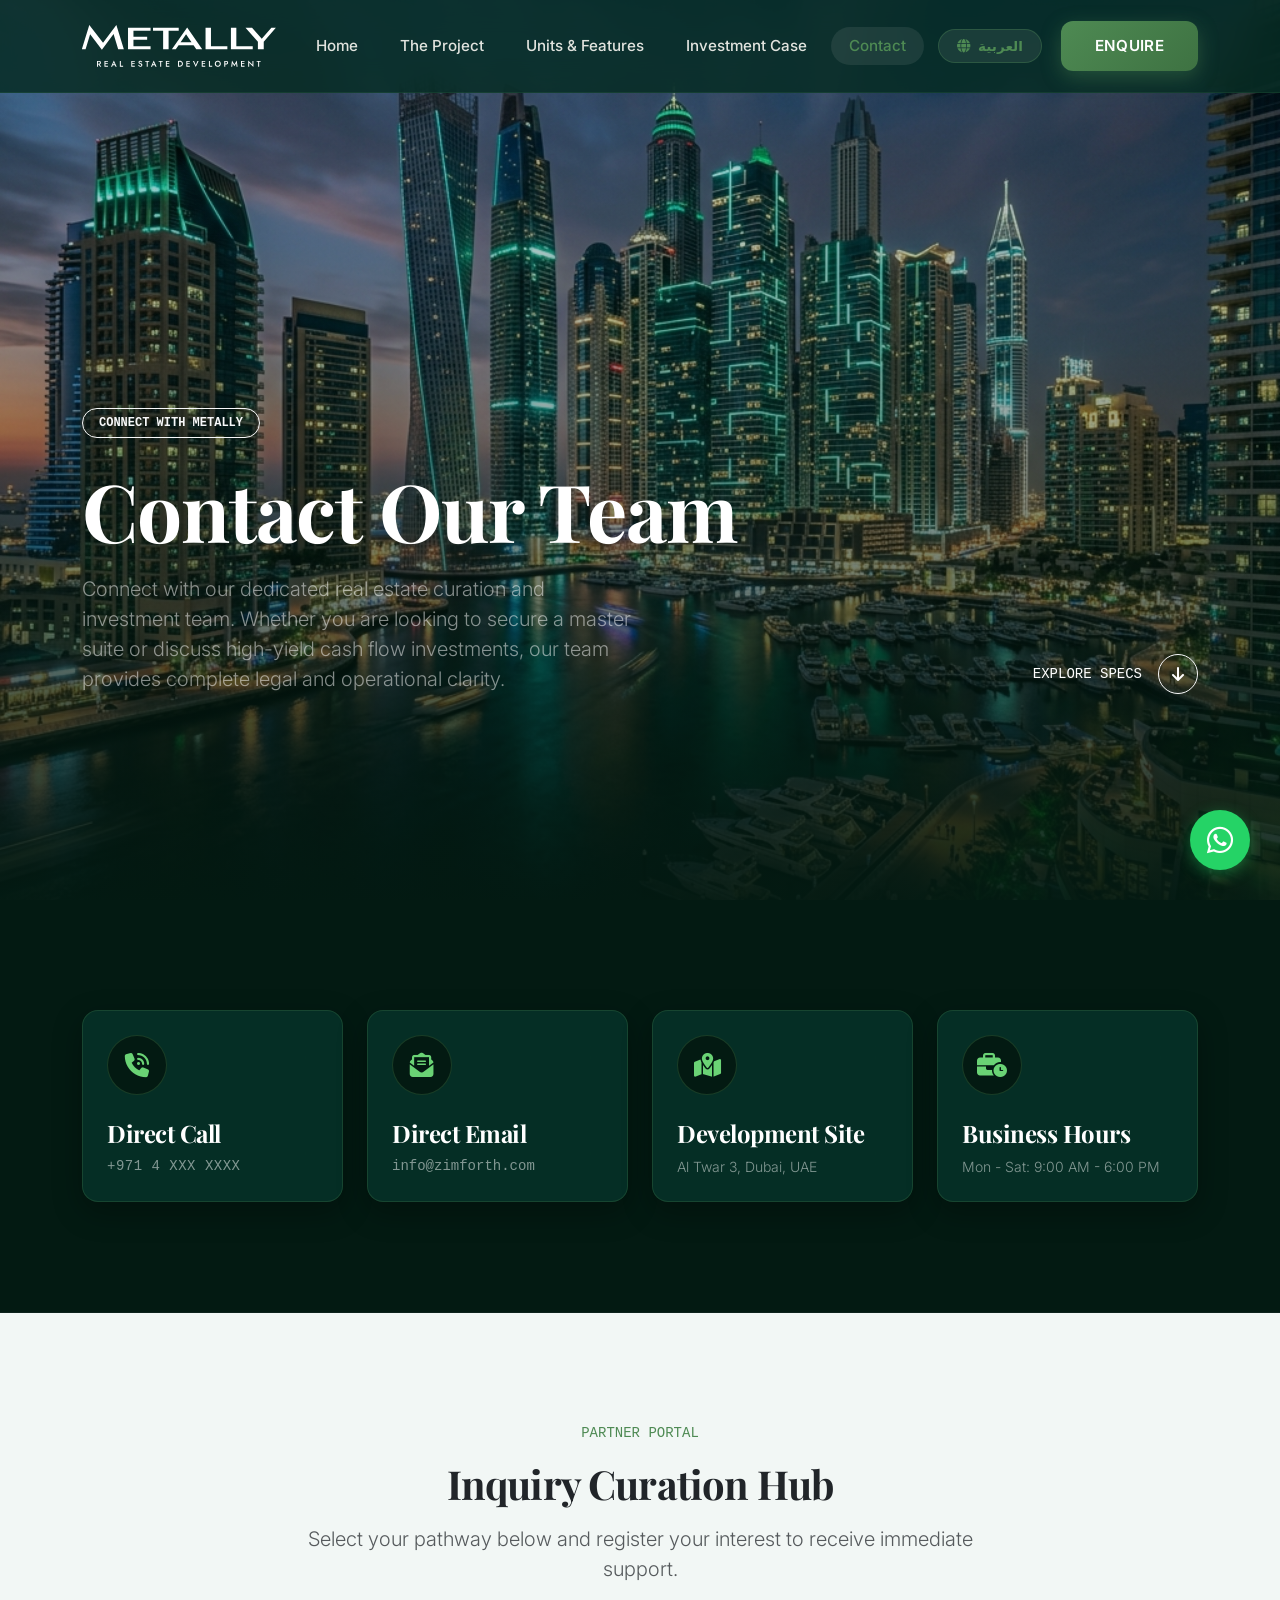
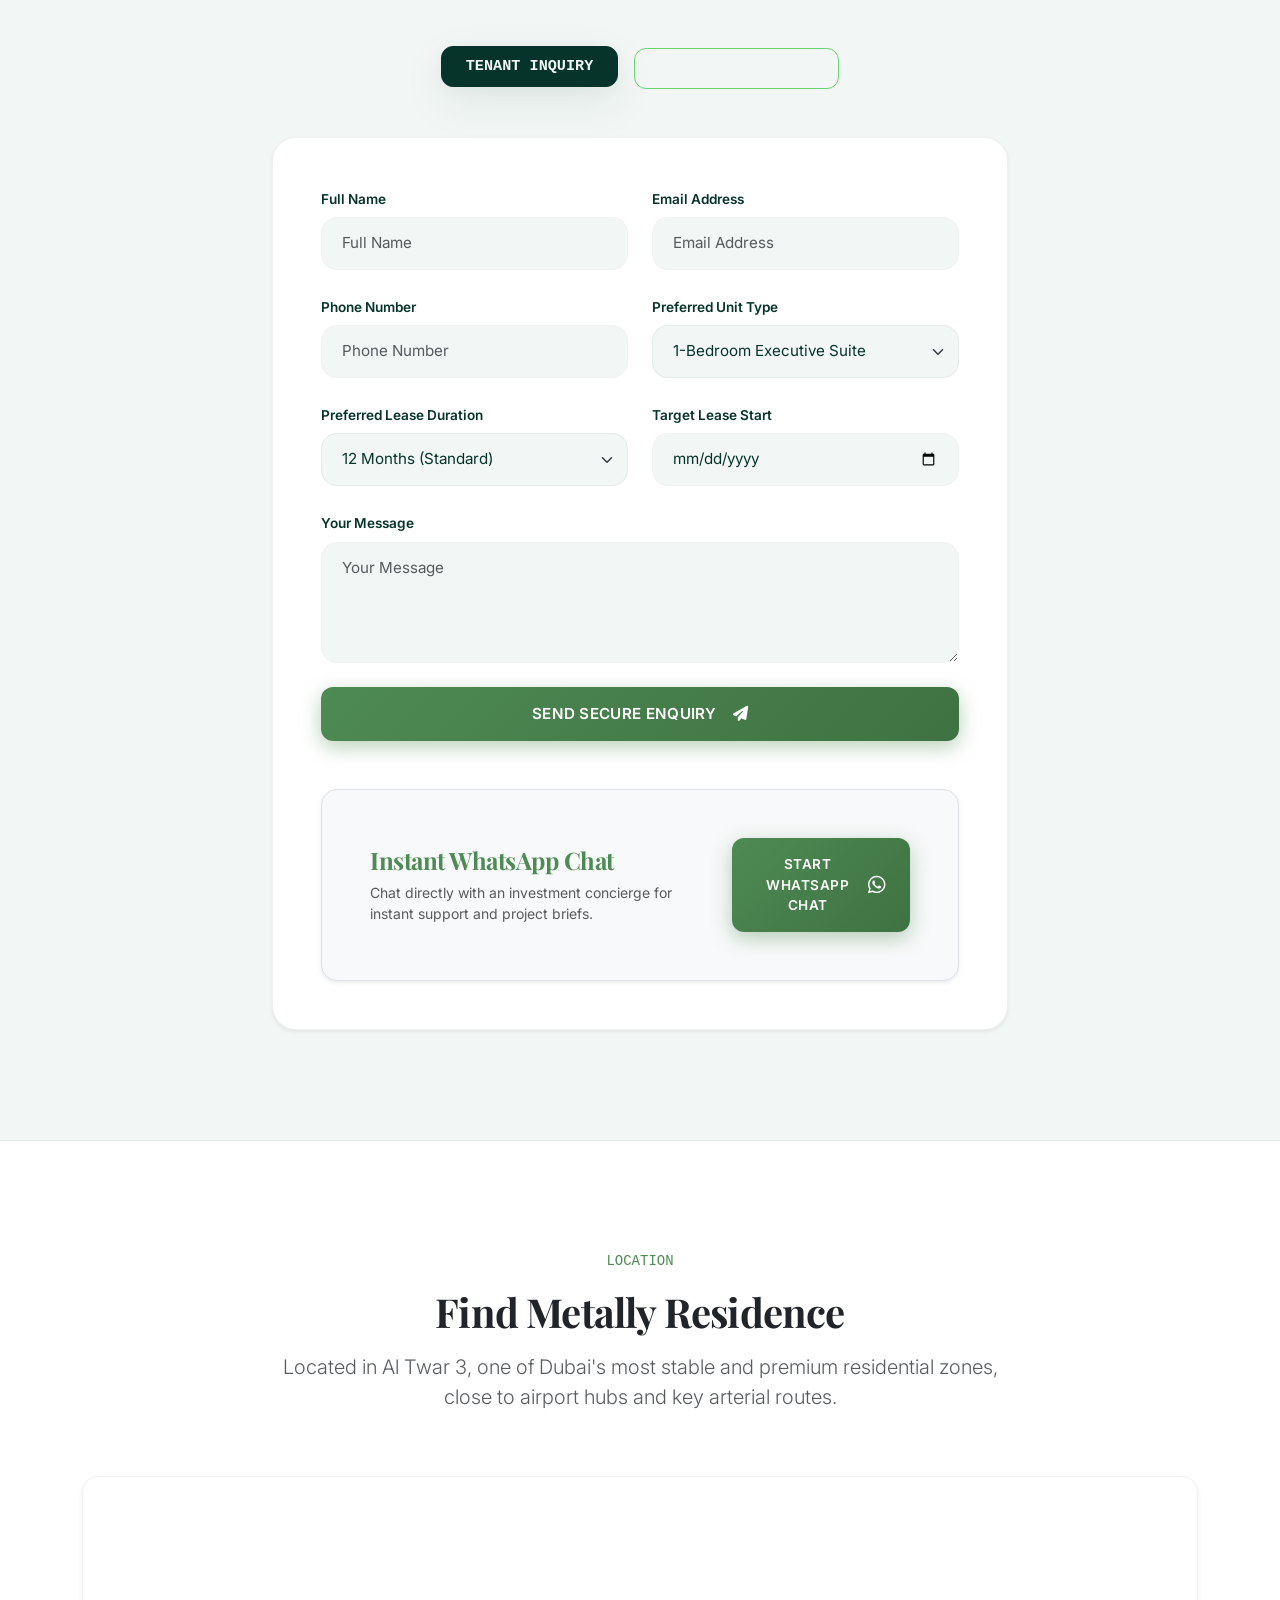
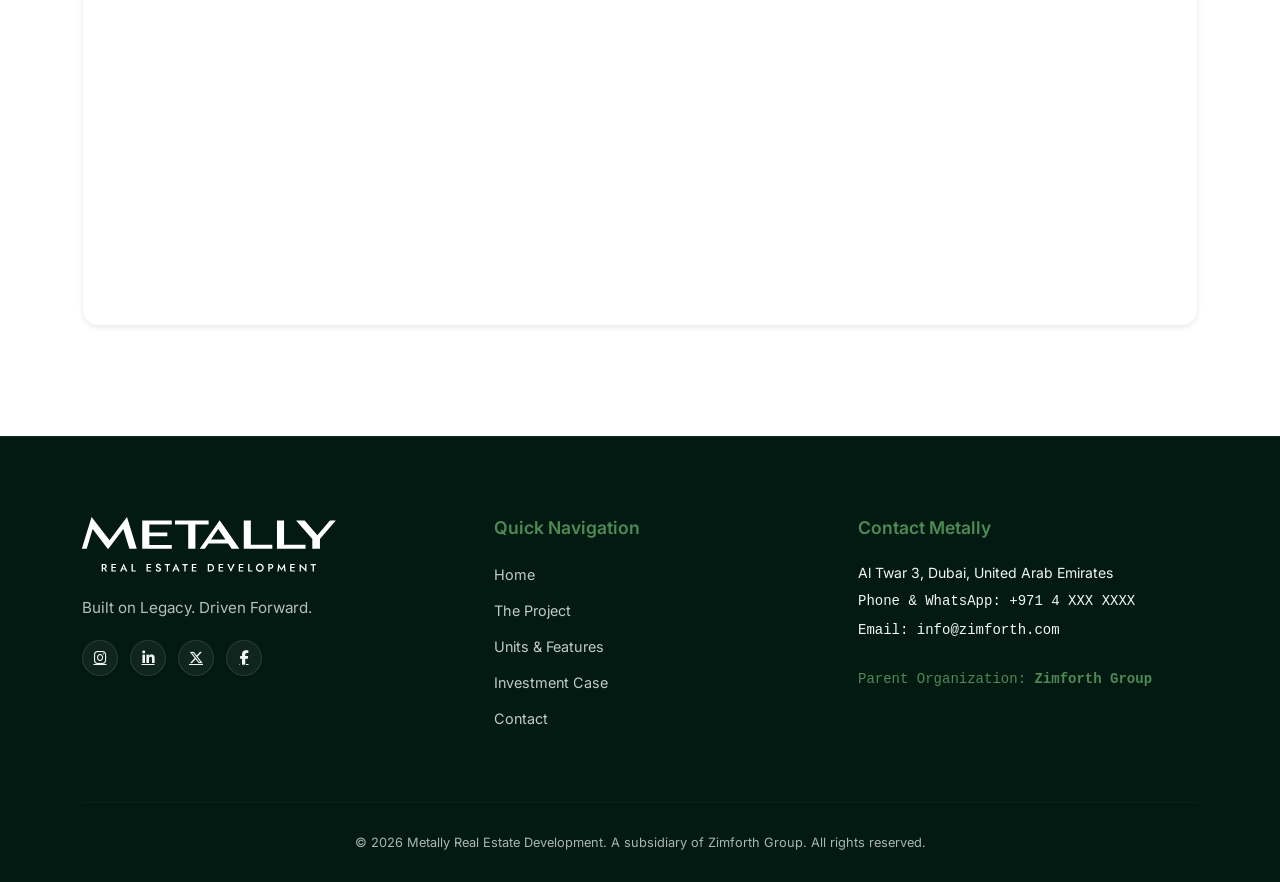
==== commit b8414d07: "Fix Contact Page hero layout overlaps and style active tab selectors" ====
--- a/contact.html
+++ b/contact.html
@@ -78,19 +78,27 @@
     </nav>
   </header>
 
-  <!-- Cinematic Header Hero Section -->
-  <section class="position-relative d-flex align-items-end" id="contact-hero" style="height: 60vh; min-height: 450px;">
+  <!-- Cinematic Full-Screen Hero Section -->
+  <section class="position-relative vh-100 d-flex align-items-end" id="contact-hero">
     <!-- Premium Background Image -->
     <div class="position-absolute top-0 start-0 w-100 h-100 bg-image" style="background: url('assets/images/dubai-skyline.png') center/cover no-repeat;"></div>
     <!-- Subtle Dark Gradient Overlay for Typography -->
     <div class="position-absolute top-0 start-0 w-100 h-100" style="background: linear-gradient(to top, rgba(3, 26, 18, 0.95) 0%, rgba(3, 26, 18, 0.4) 50%, rgba(3, 26, 18, 0.1) 100%);"></div>
     
-    <div class="container position-relative z-index-2 pb-5 mb-lg-4">
+    <div class="container position-relative z-index-2 pb-5 mb-lg-5">
       <div class="row align-items-end">
         <div class="col-lg-8" data-aos="fade-up" data-aos-delay="100">
           <span class="badge bg-transparent border border-light text-light px-3 py-2 rounded-pill mb-4 font-monospace letter-spacing-1" data-i18n="contact-hero-badge">CONNECT WITH METALLY</span>
           <h1 class="text-white fw-bold display-1 mb-3" style="letter-spacing: -1px;" data-i18n="contact-hero-title">Contact Our Team</h1>
           <p class="lead text-white-50 mb-0 w-md-75" style="font-weight: 300;" data-i18n="contact-hero-desc">Connect with our dedicated real estate curation and investment team. Whether you are looking to secure a master suite or discuss high-yield cash flow investments, our team provides complete legal and operational clarity.</p>
+        </div>
+        <div class="col-lg-4 text-lg-end mt-4 mt-lg-0" data-aos="fade-up" data-aos-delay="300">
+          <a href="#contact-cards" class="text-white text-decoration-none d-inline-flex align-items-center gap-3">
+            <span class="font-monospace small letter-spacing-1 text-uppercase" data-i18n="proj-scroll-down">Explore Curation Info</span>
+            <div class="rounded-circle border border-light d-flex align-items-center justify-content-center" style="width: 40px; height: 40px;">
+              <i class="fas fa-arrow-down"></i>
+            </div>
+          </a>
         </div>
       </div>
     </div>
--- a/assets/css/style.css
+++ b/assets/css/style.css
@@ -2720,3 +2720,16 @@
   right: auto;
   left: 25px;
 }
+
+/* Active Tab Button Styling for Curation Forms */
+.btn-outline-green.active {
+  background-color: var(--primary-dark) !important;
+  color: var(--bg-cream) !important;
+  border-color: var(--primary-dark) !important;
+  box-shadow: var(--shadow-medium);
+  transform: translateY(-2px);
+}
+.btn-outline-green.active:hover {
+  transform: translateY(-2px) !important;
+  box-shadow: var(--shadow-medium) !important;
+}
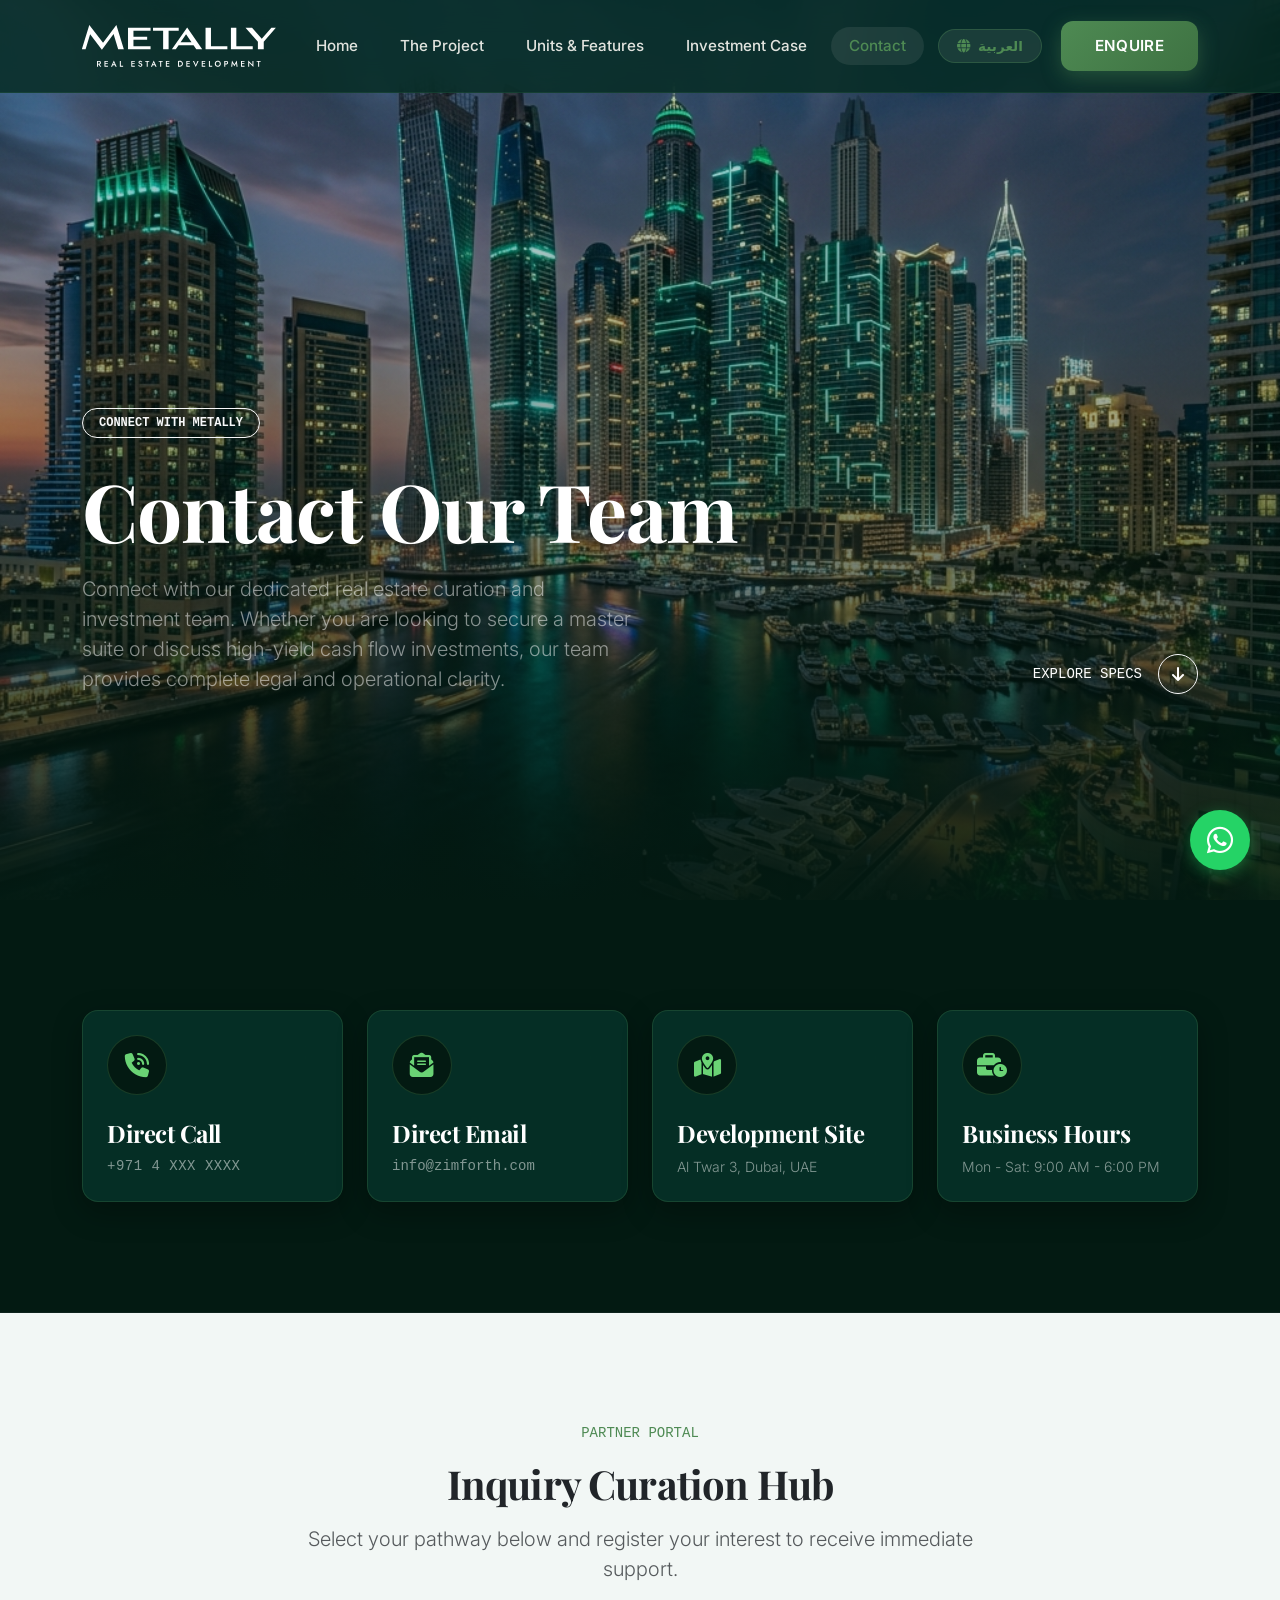
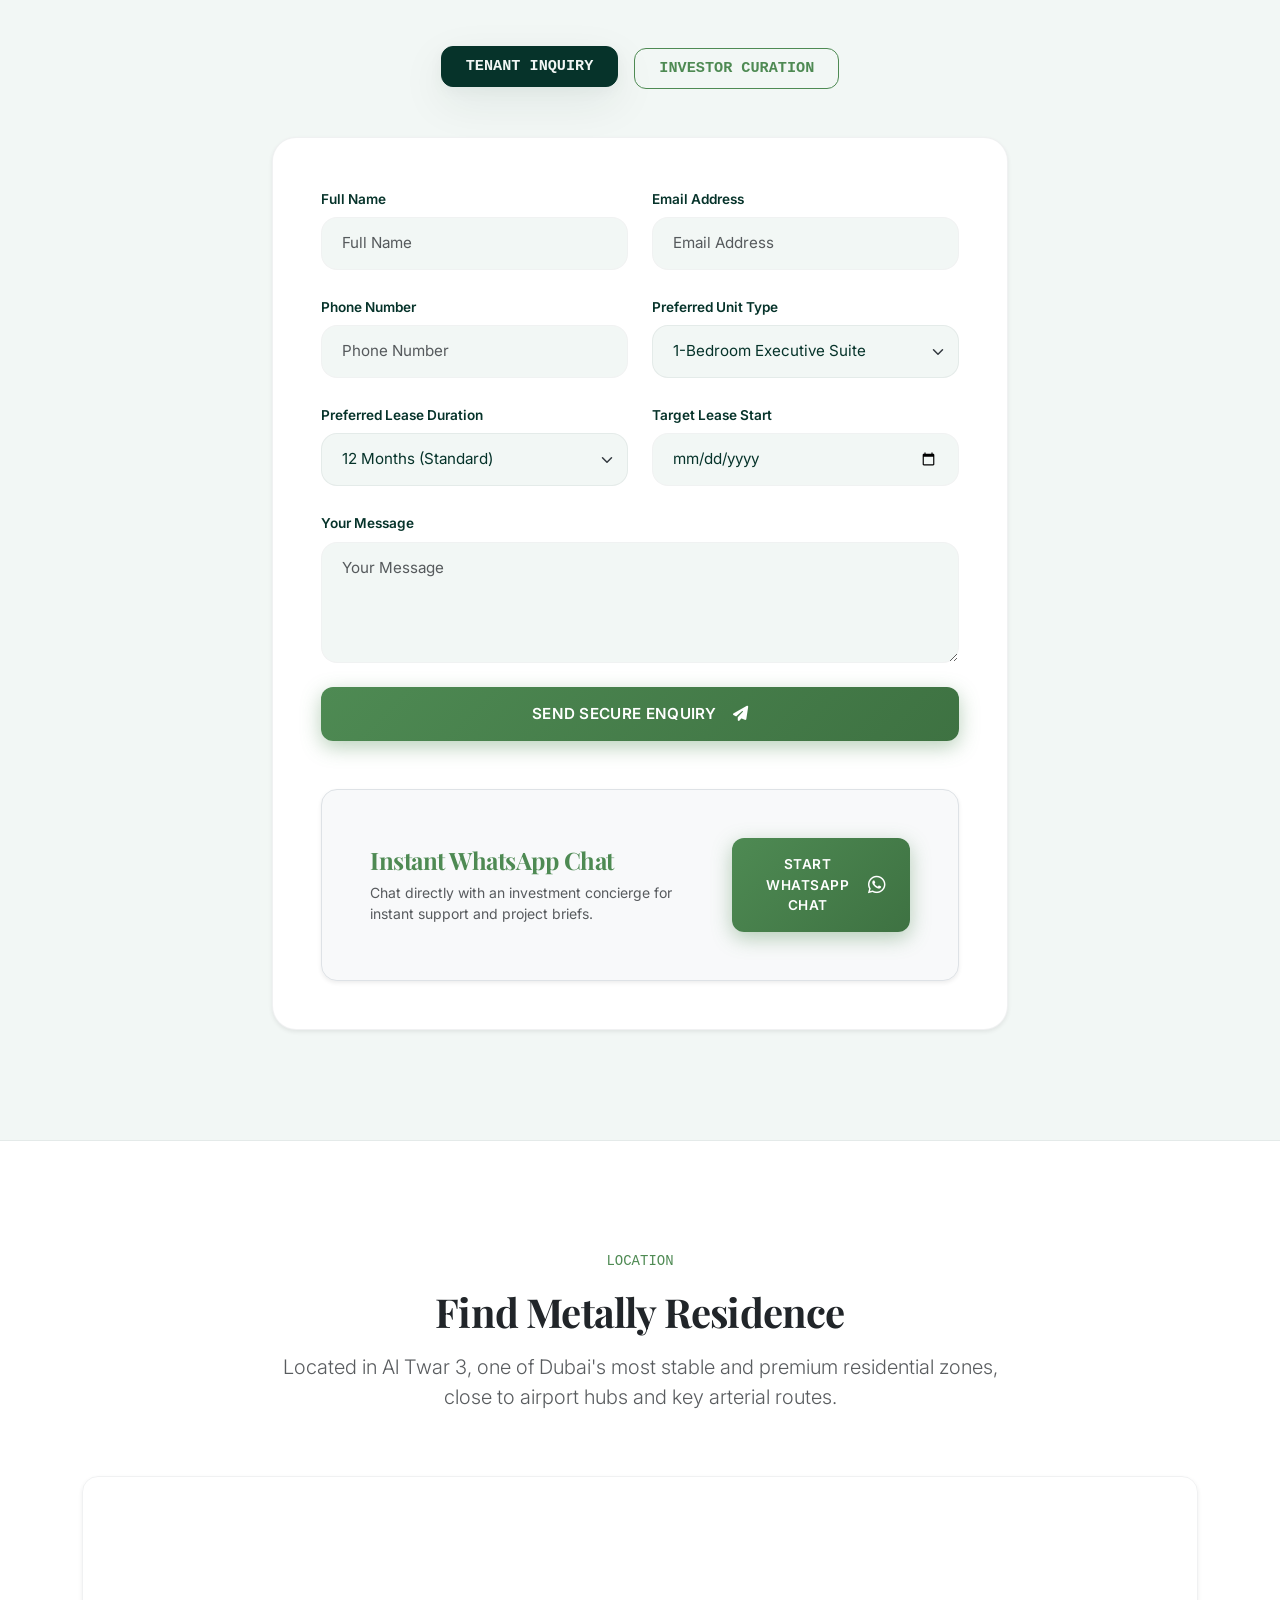
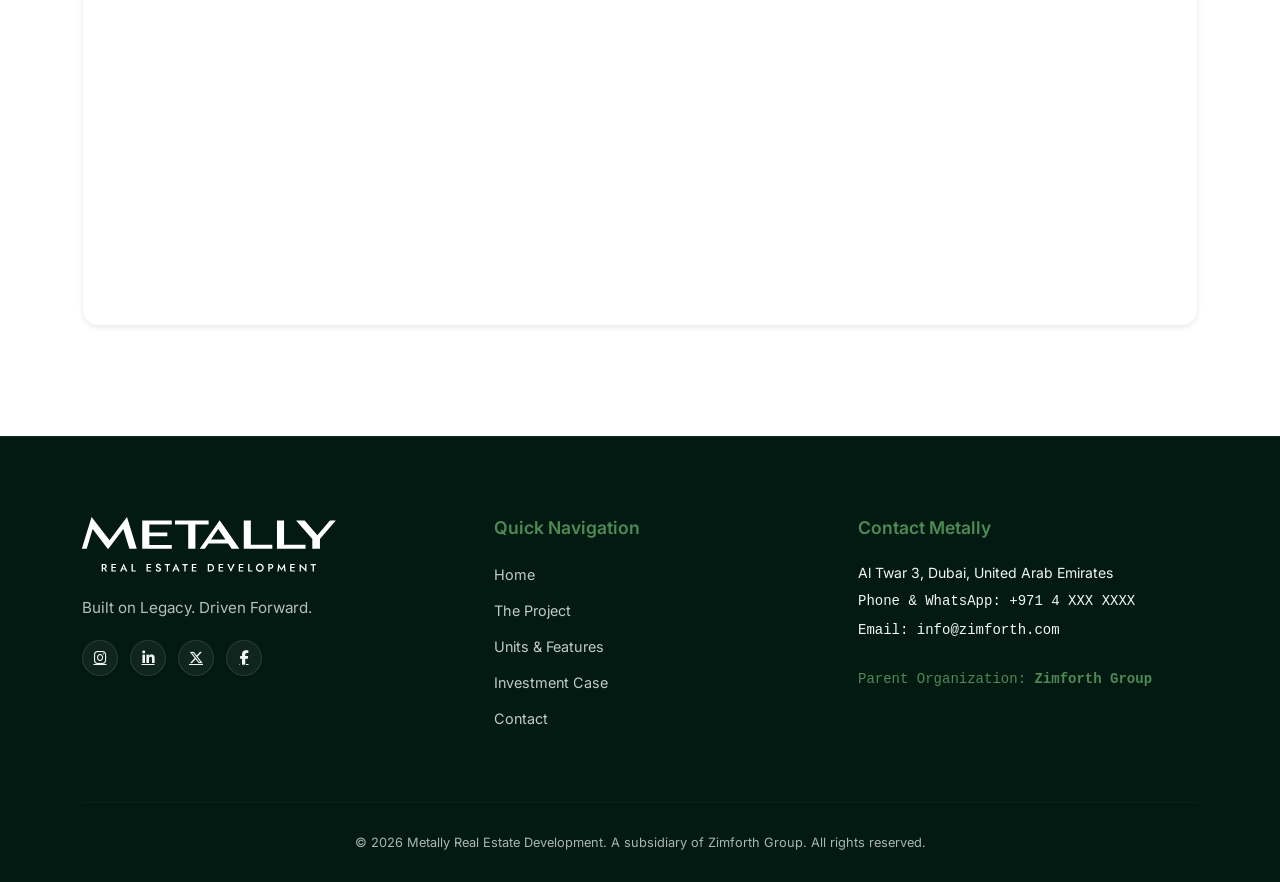
==== commit 9f9e7b39: "fix: resolve inactive tab text visibility and navbar Enquire button smooth scrolling with header off" ====
--- a/contact.html
+++ b/contact.html
@@ -23,7 +23,7 @@
   <link rel="stylesheet" href="https://cdn.jsdelivr.net/npm/swiper@11/swiper-bundle.min.css" />
   
   <!-- Core Design System Custom Stylesheet -->
-  <link rel="stylesheet" href="assets/css/style.css?v=3.0.3">
+  <link rel="stylesheet" href="assets/css/style.css?v=3.1.0">
 </head>
 
 <body class="en-font">
@@ -70,7 +70,7 @@
             
             <!-- Call to Action -->
             <li class="nav-item ms-lg-2 mt-2 mt-lg-0">
-              <a class="btn btn-green text-uppercase" href="contact.html" id="btn-enquire-now" data-i18n="nav-btn-enquire">Enquire</a>
+              <a class="btn btn-green text-uppercase" href="#inquiry-hub" id="btn-enquire-now" data-i18n="nav-btn-enquire">Enquire</a>
             </li>
           </ul>
         </div>
@@ -444,6 +444,17 @@
   <!-- Contact Form Controller -->
   <script>
     $(document).ready(function () {
+      // Smooth scroll specifically for Enquire button
+      $('#btn-enquire-now').on('click', function (e) {
+        e.preventDefault();
+        const target = $('#inquiry-hub');
+        if (target.length) {
+          $('html, body').animate({
+            scrollTop: target.offset().top - 100
+          }, 800);
+        }
+      });
+
       // Dynamic Tab Selector Toggling
       $('#btn-tab-tenant').on('click', function () {
         $('#btn-tab-tenant').addClass('active');
--- a/assets/css/style.css
+++ b/assets/css/style.css
@@ -2721,15 +2721,39 @@
   left: 25px;
 }
 
+/* Scroll offset for navigation targets to prevent navbar overlap */
+#contact, 
+#inquiry-hub, 
+#contact-cards {
+  scroll-margin-top: 100px;
+}
+
 /* Active Tab Button Styling for Curation Forms */
-.btn-outline-green.active {
+#inquiry-hub .btn-outline-green {
+  color: var(--accent-leaf) !important;
+  border-color: var(--accent-leaf) !important;
+  background-color: transparent !important;
+}
+#inquiry-hub .btn-outline-green:not(.active) {
+  color: var(--accent-leaf) !important;
+  background-color: transparent !important;
+  border-color: var(--accent-leaf) !important;
+  opacity: 1 !important;
+}
+#inquiry-hub .btn-outline-green:hover {
+  color: var(--bg-cream) !important;
+  background-color: var(--accent-leaf) !important;
+  border-color: var(--accent-leaf) !important;
+}
+#inquiry-hub .btn-outline-green.active {
   background-color: var(--primary-dark) !important;
   color: var(--bg-cream) !important;
   border-color: var(--primary-dark) !important;
   box-shadow: var(--shadow-medium);
   transform: translateY(-2px);
 }
-.btn-outline-green.active:hover {
+#inquiry-hub .btn-outline-green.active:hover {
   transform: translateY(-2px) !important;
   box-shadow: var(--shadow-medium) !important;
-}
+  color: var(--bg-cream) !important;
+}
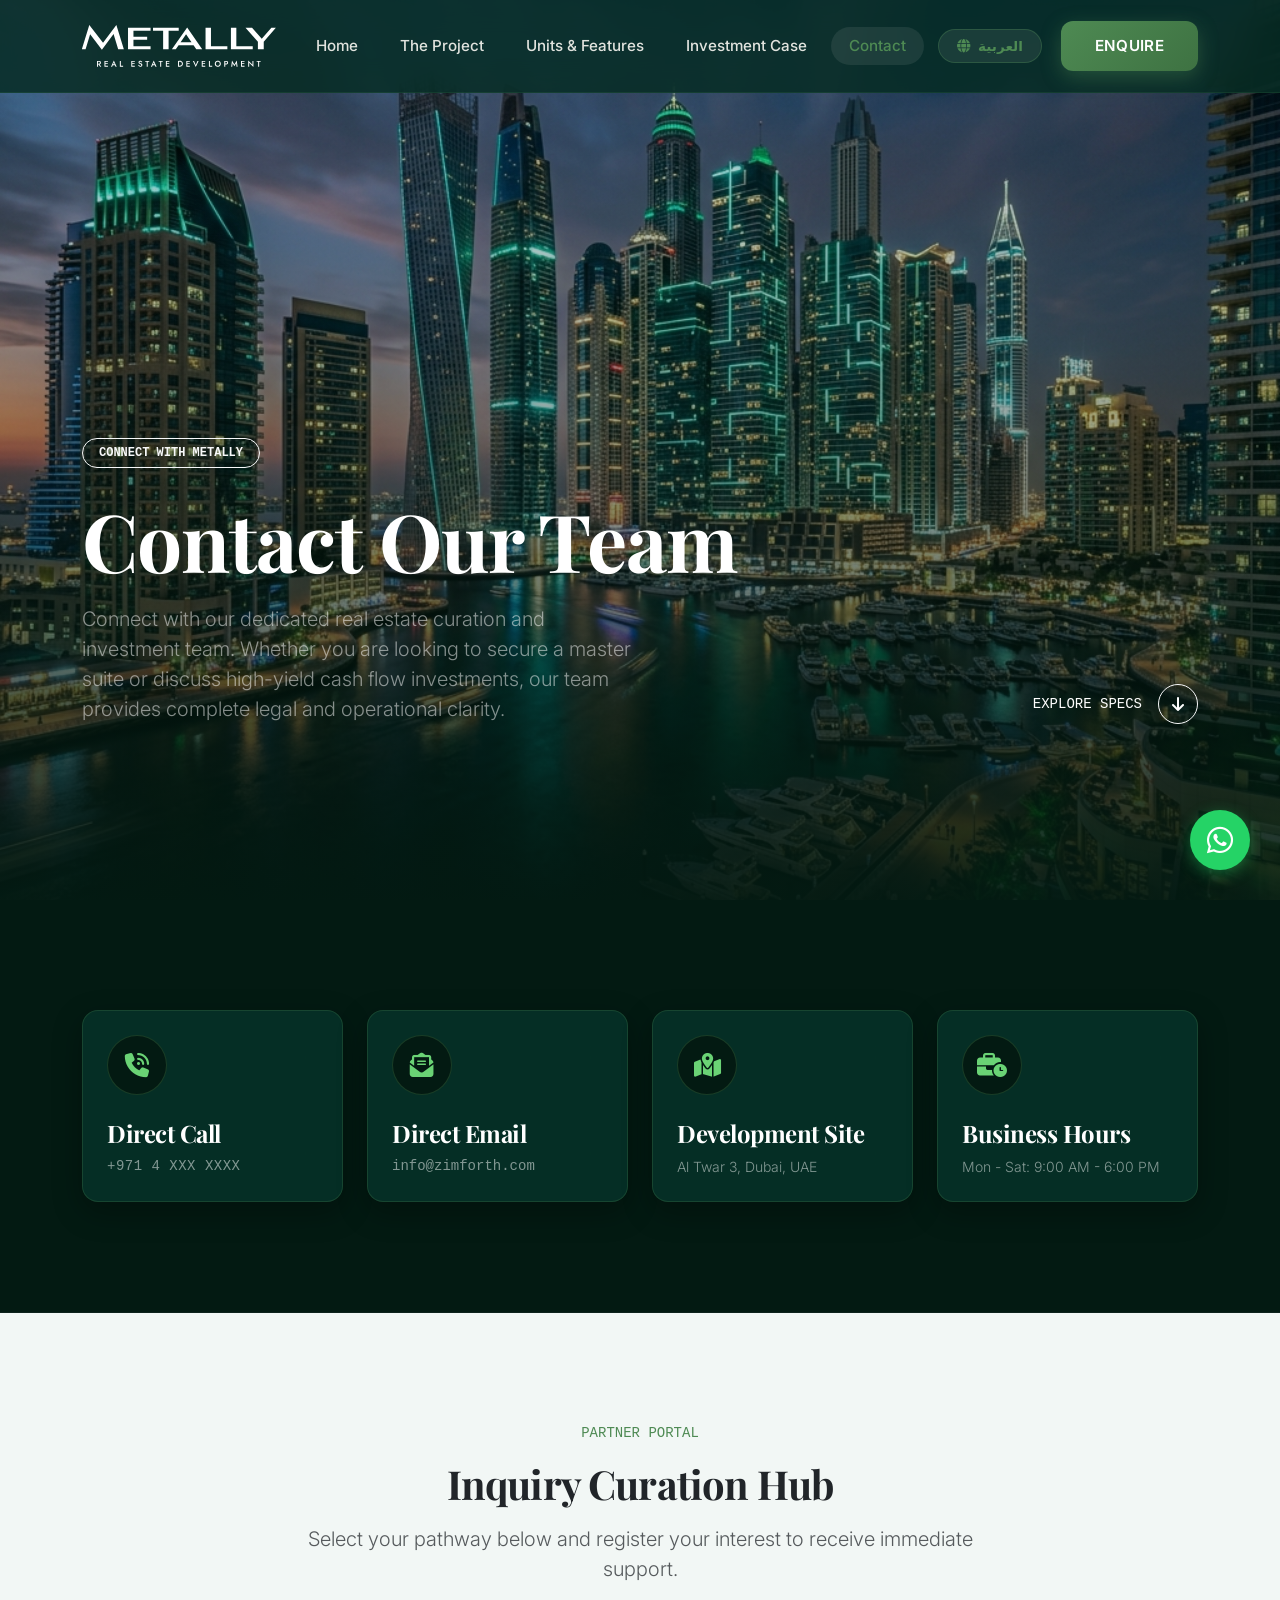
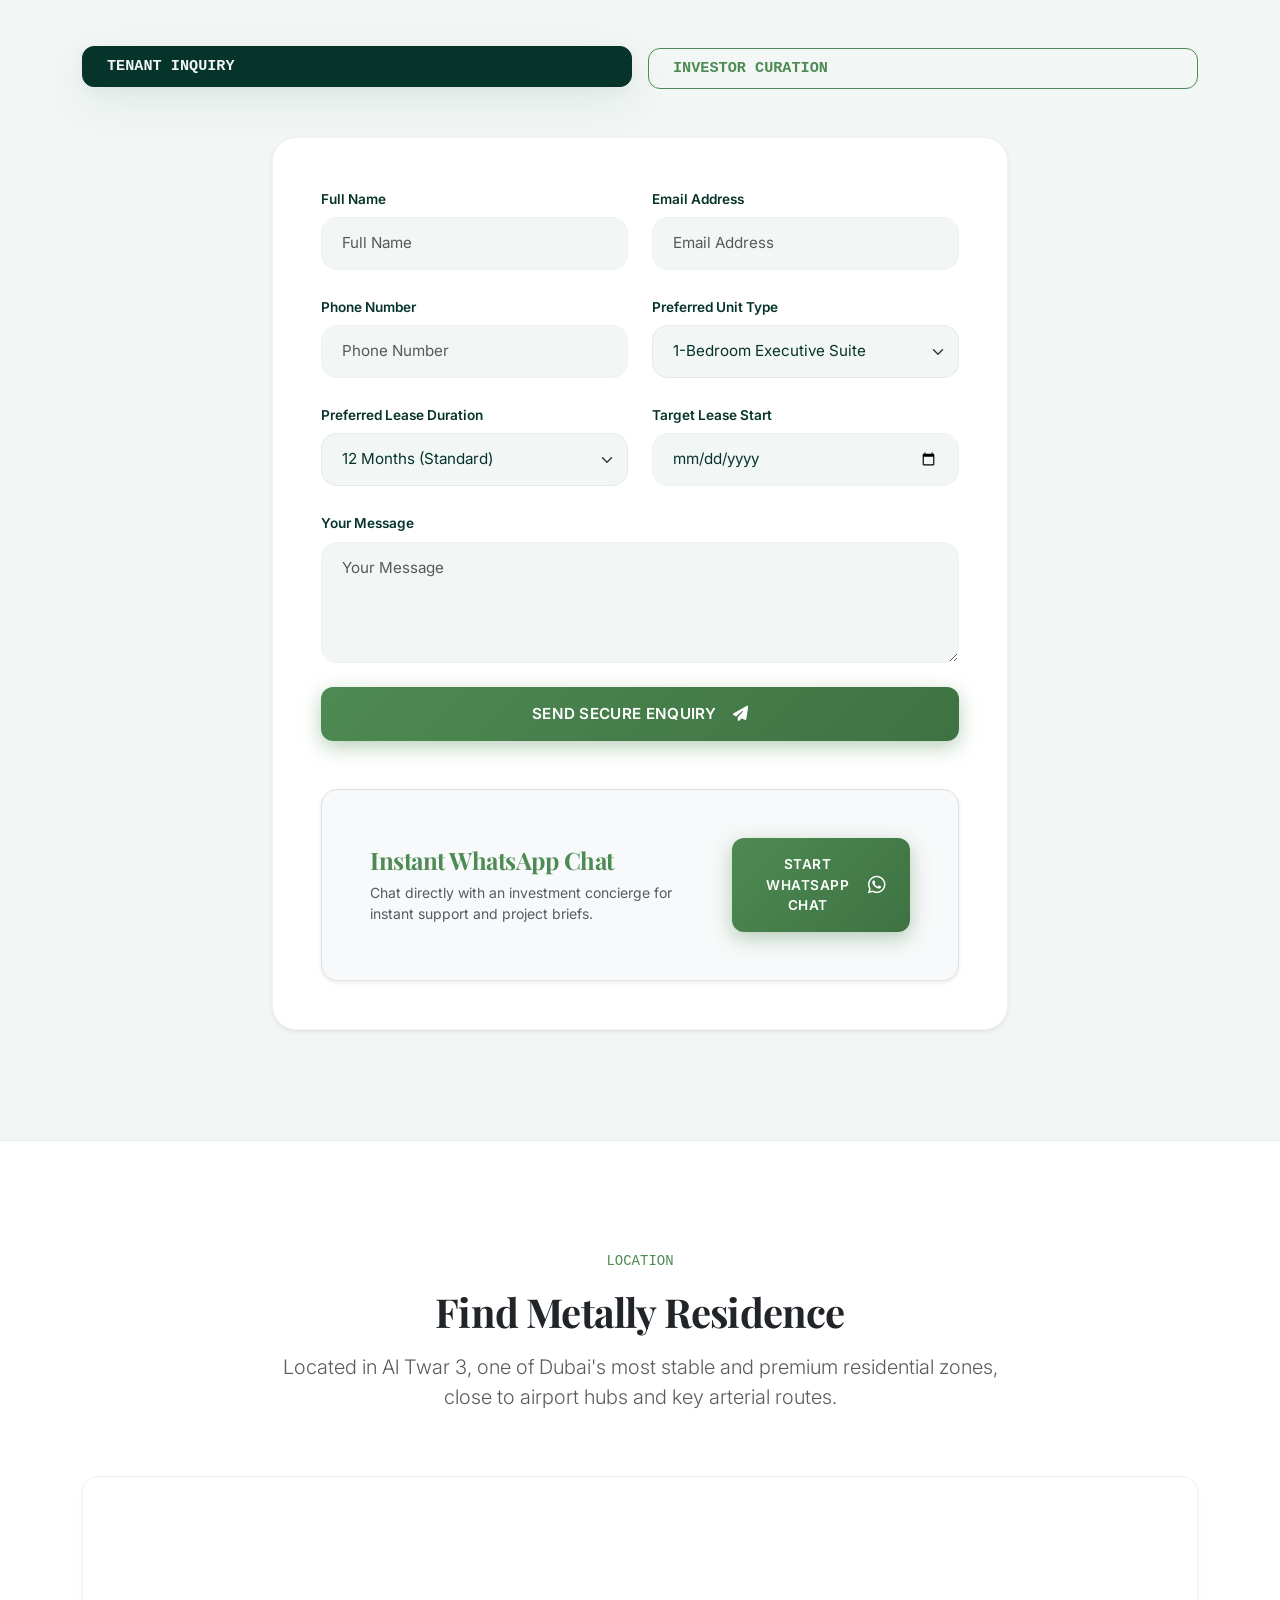
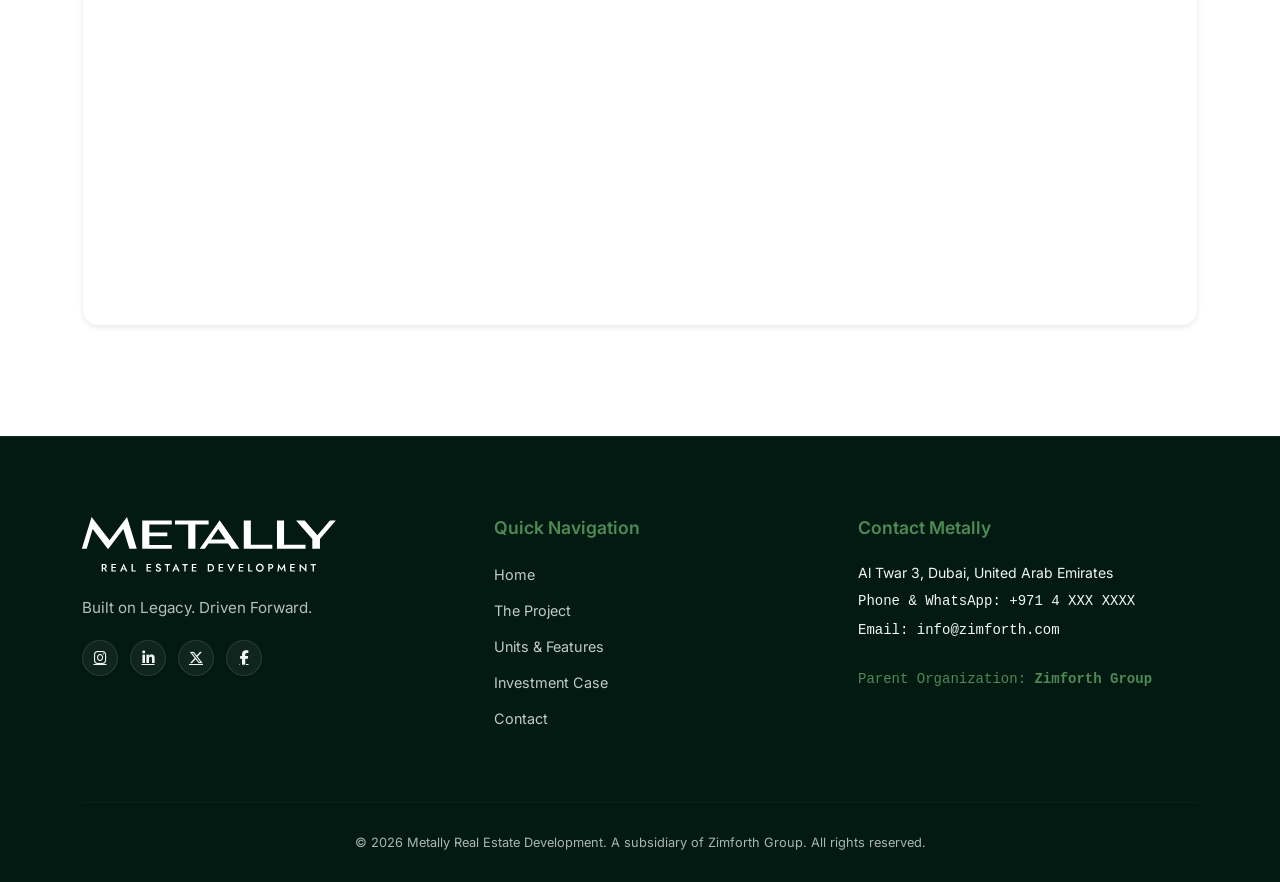
==== commit d25dc16a: "feat: optimize contact.html responsiveness across all viewports including mobile tab and desktop" ====
--- a/contact.html
+++ b/contact.html
@@ -23,7 +23,7 @@
   <link rel="stylesheet" href="https://cdn.jsdelivr.net/npm/swiper@11/swiper-bundle.min.css" />
   
   <!-- Core Design System Custom Stylesheet -->
-  <link rel="stylesheet" href="assets/css/style.css?v=3.1.0">
+  <link rel="stylesheet" href="assets/css/style.css?v=3.2.0">
 </head>
 
 <body class="en-font">
@@ -167,9 +167,9 @@
       </div>
 
       <!-- Tabbed Selector -->
-      <div class="d-flex justify-content-center gap-3 mb-5" data-aos="fade-up">
-        <button type="button" class="btn btn-outline-green active px-4 py-2 font-monospace text-uppercase" id="btn-tab-tenant" data-i18n="contact-tab-tenant">Tenant Inquiry</button>
-        <button type="button" class="btn btn-outline-green px-4 py-2 font-monospace text-uppercase" id="btn-tab-investor" data-i18n="contact-tab-investor">Investor Curation</button>
+      <div class="d-flex flex-column flex-sm-row justify-content-center gap-2 gap-sm-3 mb-5" data-aos="fade-up">
+        <button type="button" class="btn btn-outline-green active px-4 py-2 font-monospace text-uppercase w-100 w-sm-auto" id="btn-tab-tenant" data-i18n="contact-tab-tenant">Tenant Inquiry</button>
+        <button type="button" class="btn btn-outline-green px-4 py-2 font-monospace text-uppercase w-100 w-sm-auto" id="btn-tab-investor" data-i18n="contact-tab-investor">Investor Curation</button>
       </div>
 
       <div class="row justify-content-center">
@@ -522,6 +522,13 @@
           $(this).removeClass('is-invalid');
         }
       });
+
+      // Premium focus highlights for form groups
+      $('#tenant-enquiry-form, #investor-enquiry-form').find('input, textarea, select').on('focus', function () {
+        $(this).parent('.form-group').addClass('focused');
+      }).on('blur', function () {
+        $(this).parent('.form-group').removeClass('focused');
+      });
     });
   </script>
 
--- a/assets/css/style.css
+++ b/assets/css/style.css
@@ -2757,3 +2757,26 @@
   box-shadow: var(--shadow-medium) !important;
   color: var(--bg-cream) !important;
 }
+
+/* Contact Page Specific Responsiveness */
+#contact-hero {
+  min-height: 100vh;
+  padding-top: 140px;
+  padding-bottom: 80px;
+}
+@media (max-width: 992px) {
+  #contact-hero {
+    padding-top: 120px;
+    padding-bottom: 60px;
+  }
+}
+@media (max-width: 576px) {
+  #contact-hero {
+    padding-top: 100px;
+    padding-bottom: 40px;
+    min-height: 85vh; /* slightly shorter on mobile for neat navigation visibility */
+  }
+  #location-map .overflow-hidden {
+    height: 320px !important;
+  }
+}
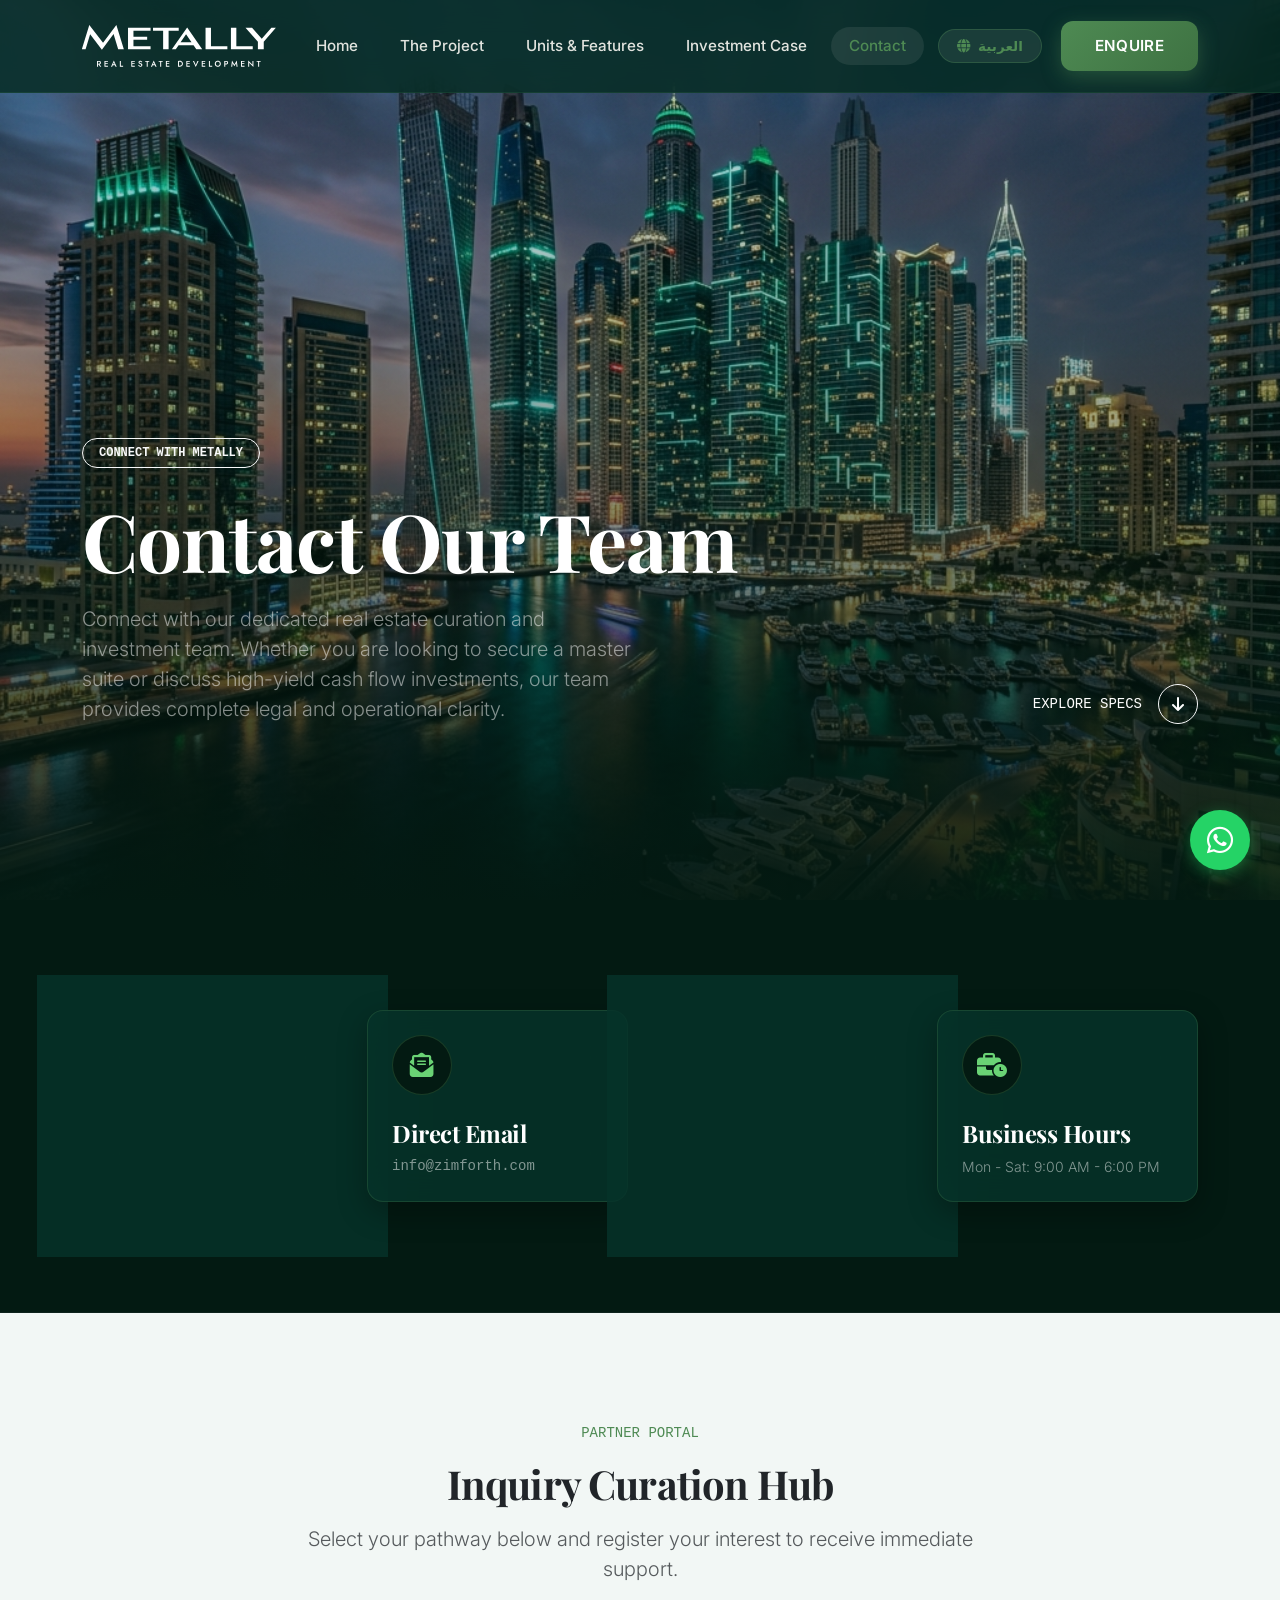
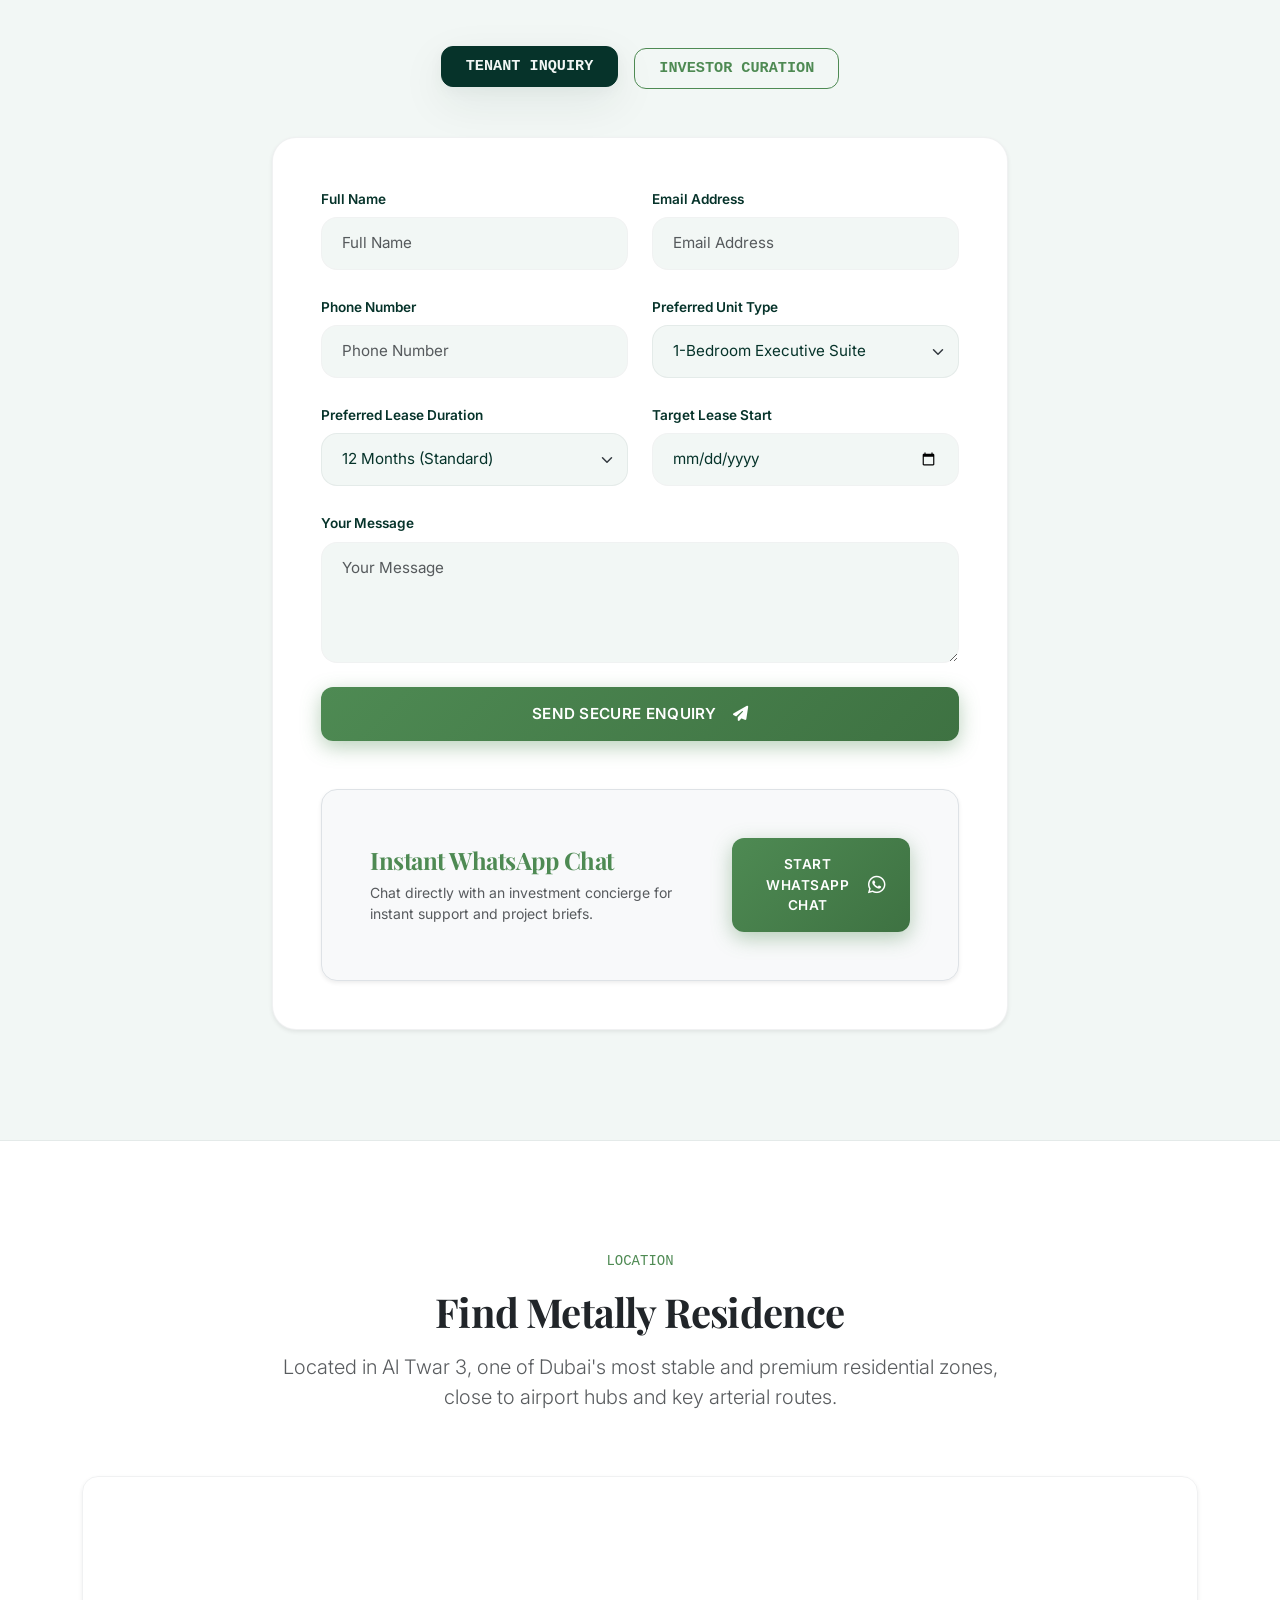
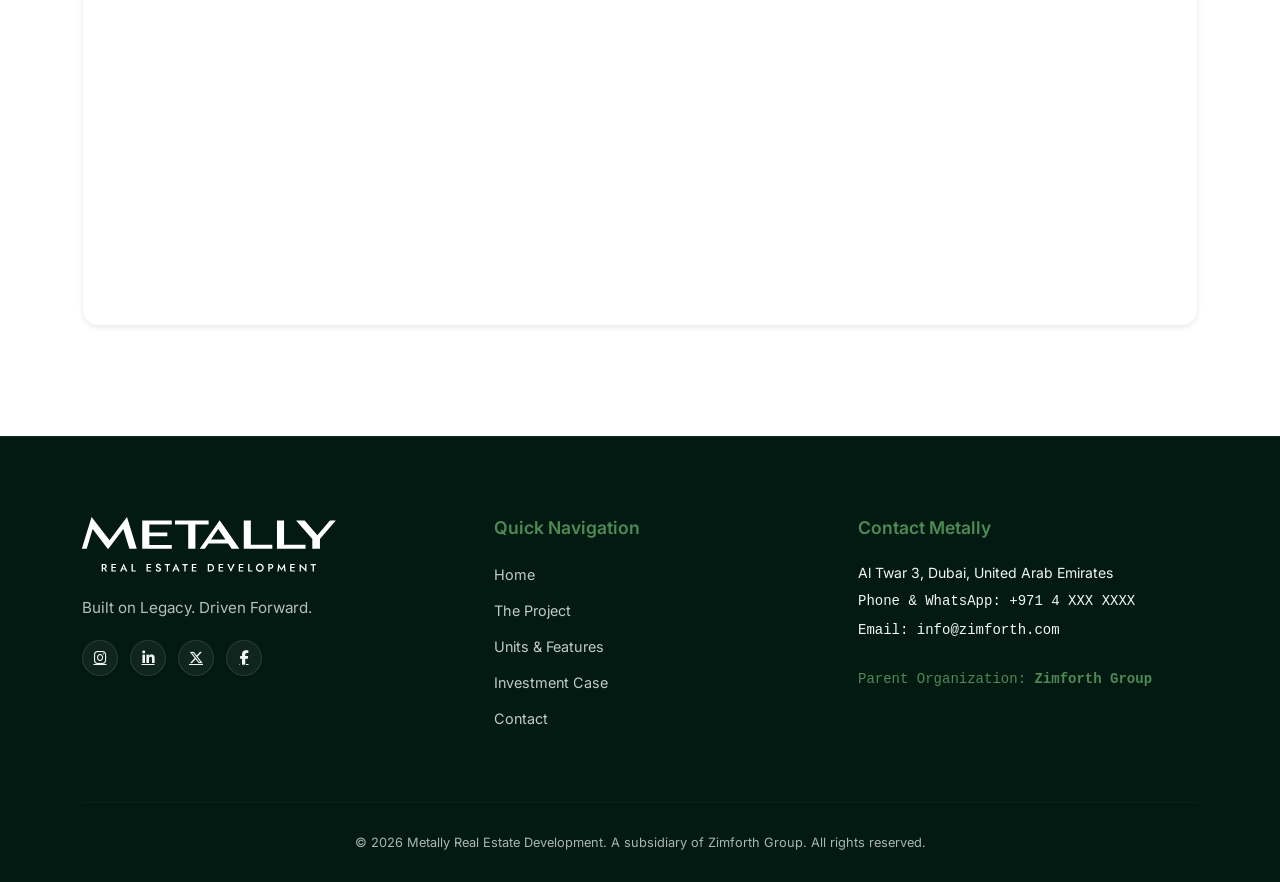
==== commit a2cea53b: "feat: implement premium property details popup modal inside index.html with dynamic specs gallery an" ====
--- a/contact.html
+++ b/contact.html
@@ -23,7 +23,7 @@
   <link rel="stylesheet" href="https://cdn.jsdelivr.net/npm/swiper@11/swiper-bundle.min.css" />
   
   <!-- Core Design System Custom Stylesheet -->
-  <link rel="stylesheet" href="assets/css/style.css?v=3.2.0">
+  <link rel="stylesheet" href="assets/css/style.css?v=3.3.0">
 </head>
 
 <body class="en-font">
--- a/assets/css/style.css
+++ b/assets/css/style.css
@@ -27,10 +27,10 @@
   --text-muted: #53756E;          /* Soft organic slate teal-green */
   --text-light: #F2F7F5;
   
-  /* Fallbacks - Mapped to leaf green to guarantee zero golden tones remain */
-  --accent-gold: var(--accent-leaf);
-  --accent-gold-dark: var(--accent-leaf-dark);
-  --shadow-gold: var(--shadow-leaf);
+  /* Gold Accents - Mapped to premium, sophisticated gold colors */
+  --accent-gold: #C5A880;
+  --accent-gold-dark: #A3835B;
+  --shadow-gold: 0 0 25px rgba(197, 168, 128, 0.35);
   
   /* Fonts */
   --font-header: 'Playfair Display', 'Outfit', 'Plus Jakarta Sans', system-ui, sans-serif;
@@ -2574,6 +2574,11 @@
 .w-md-75 {
   width: 75%;
 }
+@media (min-width: 576px) {
+  .w-sm-auto {
+    width: auto !important;
+  }
+}
 
 @media (max-width: 992px) {
   .display-1 { 
@@ -2780,3 +2785,251 @@
     height: 320px !important;
   }
 }
+
+/* Premium Property Details Modal Styles */
+.property-modal-overlay {
+  position: fixed;
+  top: 0;
+  left: 0;
+  width: 100%;
+  height: 100%;
+  background: rgba(3, 26, 18, 0.75);
+  backdrop-filter: blur(15px);
+  -webkit-backdrop-filter: blur(15px);
+  z-index: 1050;
+  display: flex;
+  align-items: center;
+  justify-content: center;
+  opacity: 0;
+  visibility: hidden;
+  transition: opacity 0.4s cubic-bezier(0.16, 1, 0.3, 1), visibility 0.4s cubic-bezier(0.16, 1, 0.3, 1);
+  padding: 20px;
+}
+.property-modal-overlay.active {
+  opacity: 1;
+  visibility: visible;
+}
+.property-modal-card {
+  background: rgba(255, 255, 255, 0.98);
+  border-radius: 24px;
+  border: 1px solid rgba(78, 138, 83, 0.15);
+  box-shadow: 0 25px 60px rgba(3, 26, 18, 0.25);
+  width: 100%;
+  max-width: 900px;
+  max-height: 90vh;
+  overflow-y: auto;
+  position: relative;
+  transform: scale(0.96);
+  transition: transform 0.4s cubic-bezier(0.16, 1, 0.3, 1);
+  color: var(--text-dark);
+}
+.property-modal-overlay.active .property-modal-card {
+  transform: scale(1);
+}
+.property-modal-close {
+  position: absolute;
+  top: 20px;
+  right: 20px;
+  background: rgba(242, 247, 245, 0.85);
+  border: 1px solid rgba(78, 138, 83, 0.15);
+  color: var(--text-dark);
+  width: 40px;
+  height: 40px;
+  border-radius: 50%;
+  display: flex;
+  align-items: center;
+  justify-content: center;
+  cursor: pointer;
+  z-index: 10;
+  transition: var(--transition-smooth);
+}
+.property-modal-close:hover {
+  background: var(--accent-leaf);
+  color: var(--bg-cream);
+  transform: rotate(90deg);
+}
+
+/* Modal Grid Layout */
+.property-modal-grid {
+  display: grid;
+  grid-template-columns: 1.2fr 1fr;
+  gap: 0;
+}
+@media (max-width: 768px) {
+  .property-modal-grid {
+    grid-template-columns: 1fr;
+  }
+}
+
+/* Modal Media Side */
+.property-modal-media {
+  padding: 30px;
+  border-inline-end: 1px solid rgba(78, 138, 83, 0.1);
+  display: flex;
+  flex-direction: column;
+  gap: 20px;
+}
+@media (max-width: 768px) {
+  .property-modal-media {
+    border-inline-end: none;
+    border-bottom: 1px solid rgba(78, 138, 83, 0.1);
+    padding: 20px;
+  }
+}
+.property-modal-gallery-main {
+  width: 100%;
+  height: 300px;
+  border-radius: 16px;
+  overflow: hidden;
+  border: 1px solid rgba(78, 138, 83, 0.15);
+  box-shadow: var(--shadow-soft);
+  position: relative;
+}
+.property-modal-gallery-main img {
+  width: 100%;
+  height: 100%;
+  object-fit: cover;
+  transition: opacity 0.3s ease;
+}
+.property-modal-thumbs {
+  display: flex;
+  gap: 12px;
+  justify-content: space-between;
+}
+.property-modal-thumb-item {
+  flex: 1;
+  height: 70px;
+  border-radius: 12px;
+  overflow: hidden;
+  border: 2px solid transparent;
+  cursor: pointer;
+  transition: var(--transition-smooth);
+  box-shadow: var(--shadow-soft);
+}
+.property-modal-thumb-item:hover,
+.property-modal-thumb-item.active {
+  border-color: var(--accent-leaf);
+  transform: translateY(-2px);
+}
+.property-modal-thumb-item img {
+  width: 100%;
+  height: 100%;
+  object-fit: cover;
+}
+
+/* Modal Info Side */
+.property-modal-info {
+  padding: 30px;
+  display: flex;
+  flex-direction: column;
+  justify-content: space-between;
+  gap: 24px;
+}
+@media (max-width: 768px) {
+  .property-modal-info {
+    padding: 20px;
+    gap: 20px;
+  }
+}
+.property-modal-header {
+  border-bottom: 1px solid rgba(78, 138, 83, 0.1);
+  padding-bottom: 15px;
+}
+.property-modal-title {
+  font-family: var(--font-header);
+  font-weight: 700;
+  font-size: 1.8rem;
+  color: var(--text-dark);
+  margin-bottom: 8px;
+}
+.property-modal-location {
+  font-size: 0.9rem;
+  color: var(--text-muted);
+}
+.property-modal-location i {
+  color: var(--accent-leaf);
+  margin-inline-end: 6px;
+}
+
+.property-modal-specs-title,
+.property-modal-price-title {
+  font-size: 0.75rem;
+  font-weight: 700;
+  letter-spacing: 1px;
+  text-transform: uppercase;
+  color: var(--accent-leaf);
+  margin-bottom: 12px;
+  display: block;
+}
+.property-modal-specs-list {
+  display: flex;
+  gap: 15px;
+  flex-wrap: wrap;
+  margin-bottom: 10px;
+}
+.property-modal-spec-badge {
+  background: rgba(78, 138, 83, 0.06);
+  border: 1px solid rgba(78, 138, 83, 0.12);
+  border-radius: 8px;
+  padding: 8px 12px;
+  font-size: 0.85rem;
+  font-weight: 600;
+  color: var(--text-dark);
+  display: inline-flex;
+  align-items: center;
+  gap: 8px;
+}
+.property-modal-spec-badge i {
+  color: var(--accent-gold);
+}
+
+.property-modal-desc {
+  font-size: 0.92rem;
+  line-height: 1.6;
+  color: var(--text-muted);
+  font-weight: 300;
+}
+
+.property-modal-footer {
+  border-top: 1px solid rgba(78, 138, 83, 0.1);
+  padding-top: 20px;
+  display: flex;
+  align-items: center;
+  justify-content: space-between;
+  gap: 20px;
+}
+@media (max-width: 576px) {
+  .property-modal-footer {
+    flex-direction: column;
+    align-items: stretch;
+    text-align: center;
+  }
+}
+.property-modal-price-val {
+  font-size: 1.6rem;
+  font-weight: 700;
+  color: var(--text-dark);
+  font-family: var(--font-header);
+}
+.property-modal-inquire-btn {
+  background: var(--accent-leaf) !important;
+  color: var(--bg-cream) !important;
+  border: none;
+  font-weight: 700;
+  padding: 12px 30px;
+  border-radius: 12px;
+  transition: var(--transition-smooth);
+}
+.property-modal-inquire-btn:hover {
+  background: var(--primary-dark) !important;
+  color: var(--bg-cream) !important;
+  transform: translateY(-2px);
+  box-shadow: var(--shadow-leaf);
+}
+
+/* RTL Specific Rules for Modal */
+html[dir="rtl"] .property-modal-close {
+  right: auto;
+  left: 20px;
+}
+
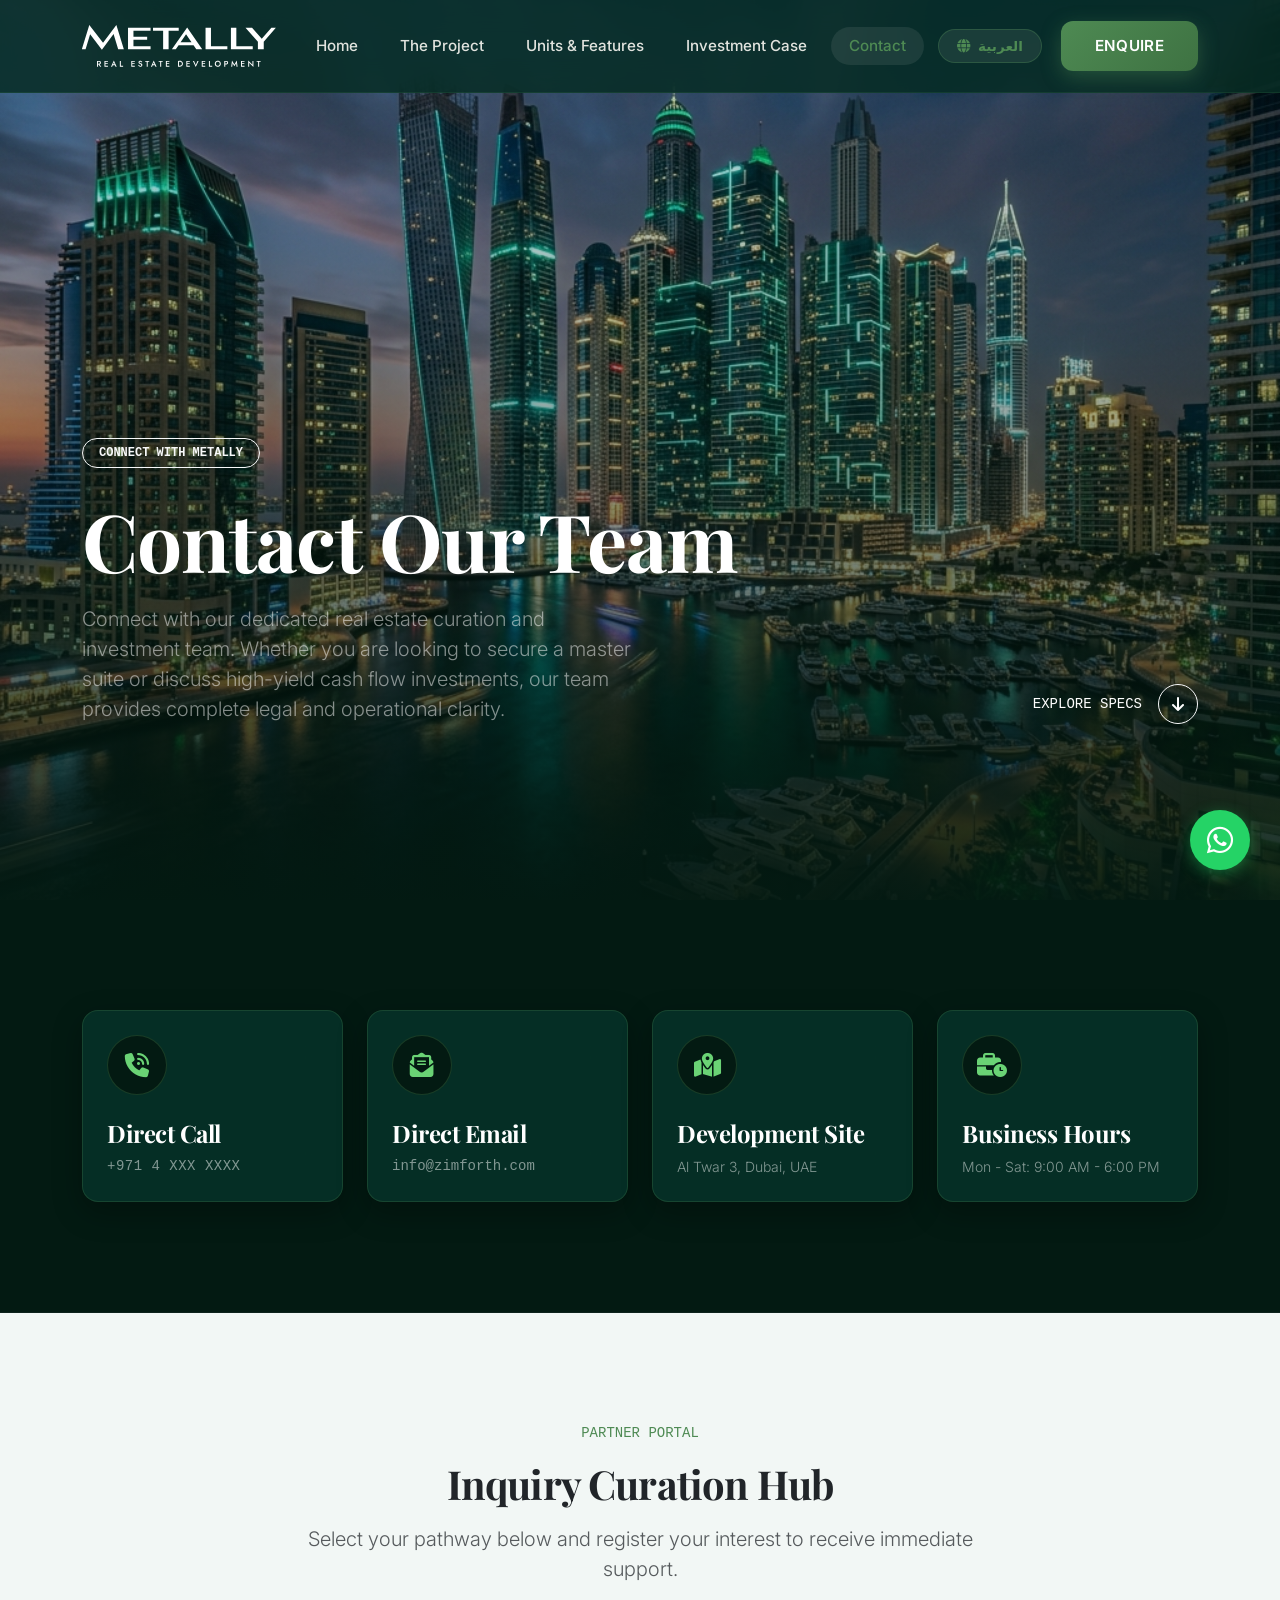
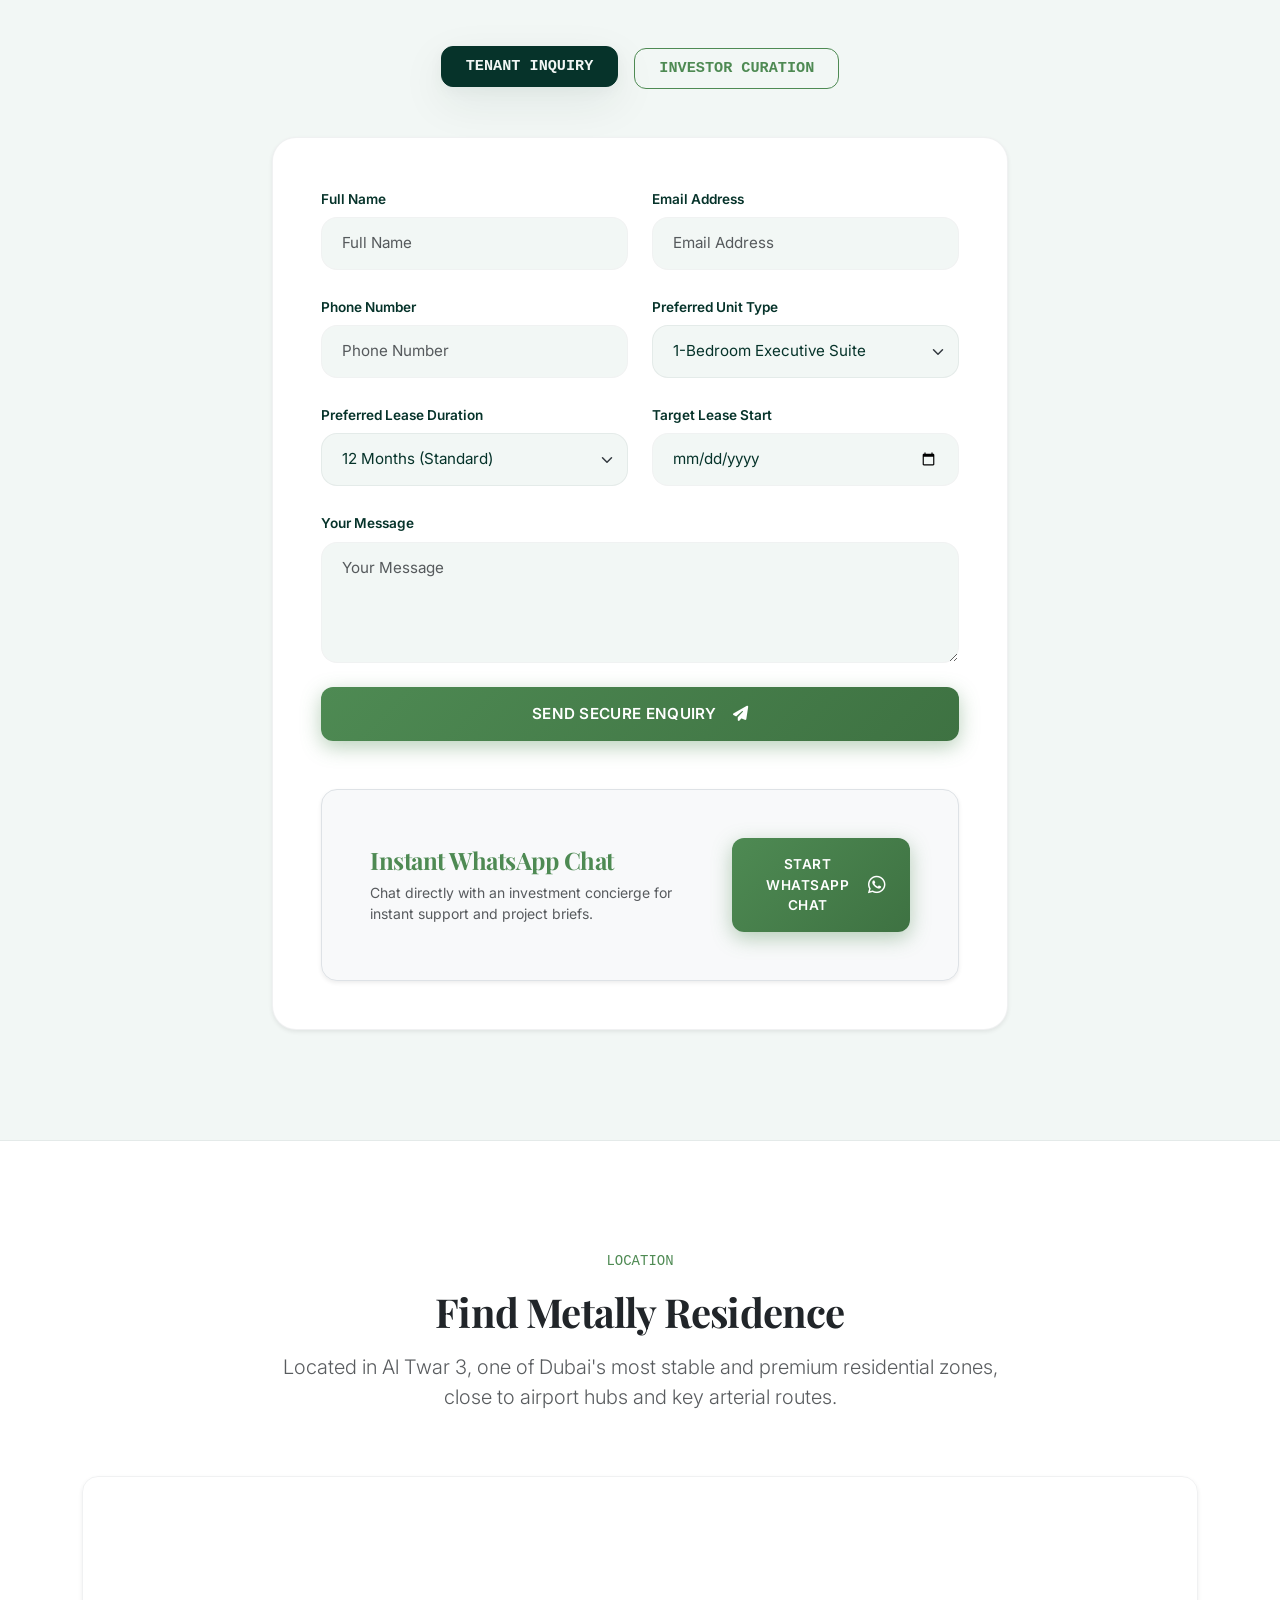
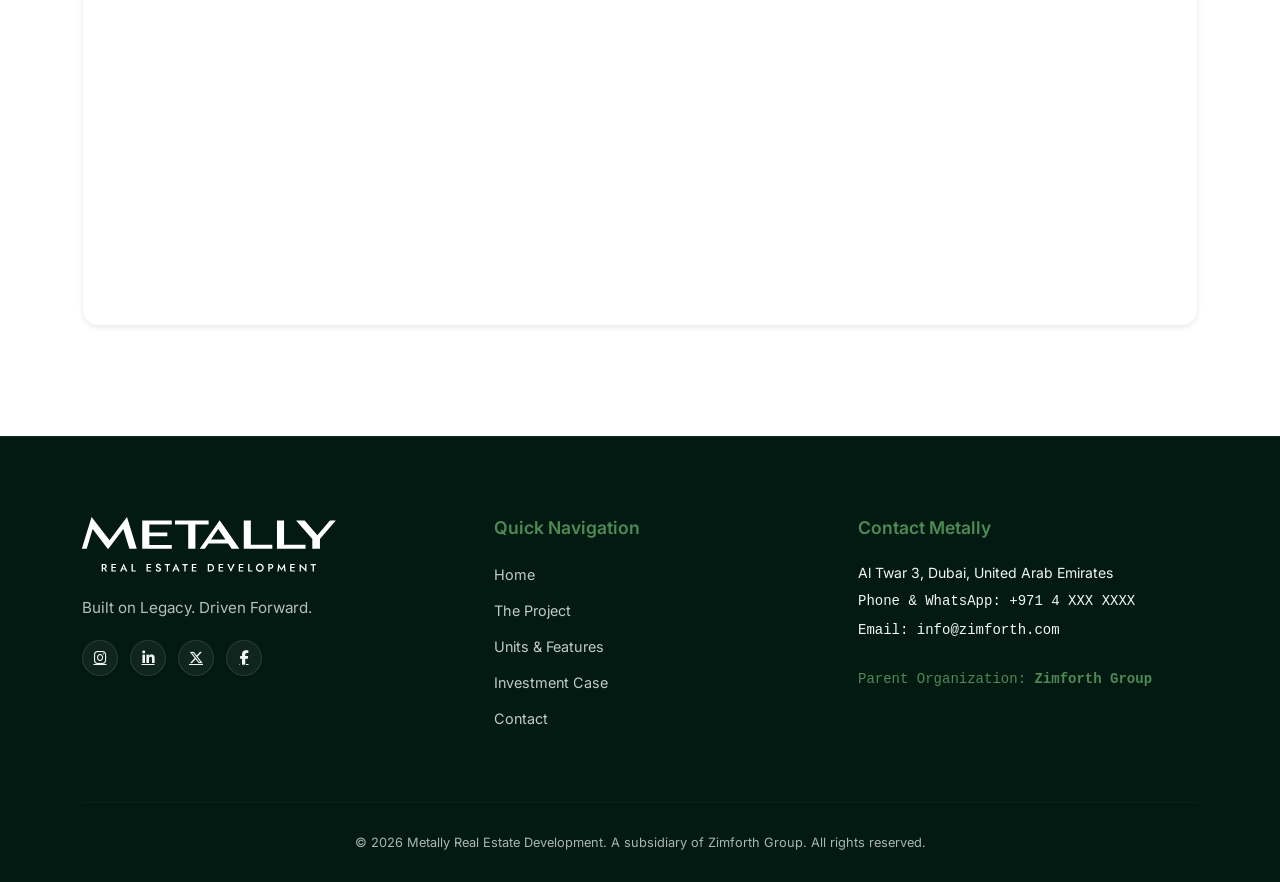
==== commit c933209c: "seo: write separate, specific titles and meta descriptions for all 5 pages to resolve duplicate cont" ====
--- a/contact.html
+++ b/contact.html
@@ -5,7 +5,7 @@
   <meta name="viewport" content="width=device-width, initial-scale=1.0">
   
   <!-- SEO Optimization -->
-  <title>Contact Curation Team | Metally Real Estate Development Dubai</title>
+  <title>Contact Curation & Booking | Metally Serviced Residence Dubai</title>
   <meta name="description" content="Get in touch with Metally Real Estate Curation in Al Twar 3, Dubai. Submit your tenant inquiries, secure private viewing walkthroughs, or speak directly with our investment concierge via WhatsApp.">
   <meta name="keywords" content="Contact Metally, Real Estate Dubai Contact, Al Twar 3 Curation, Zimforth Group, Tenant Inquiry Form Dubai, Investor Curation Portal">
   <meta name="author" content="Zimforth Group">
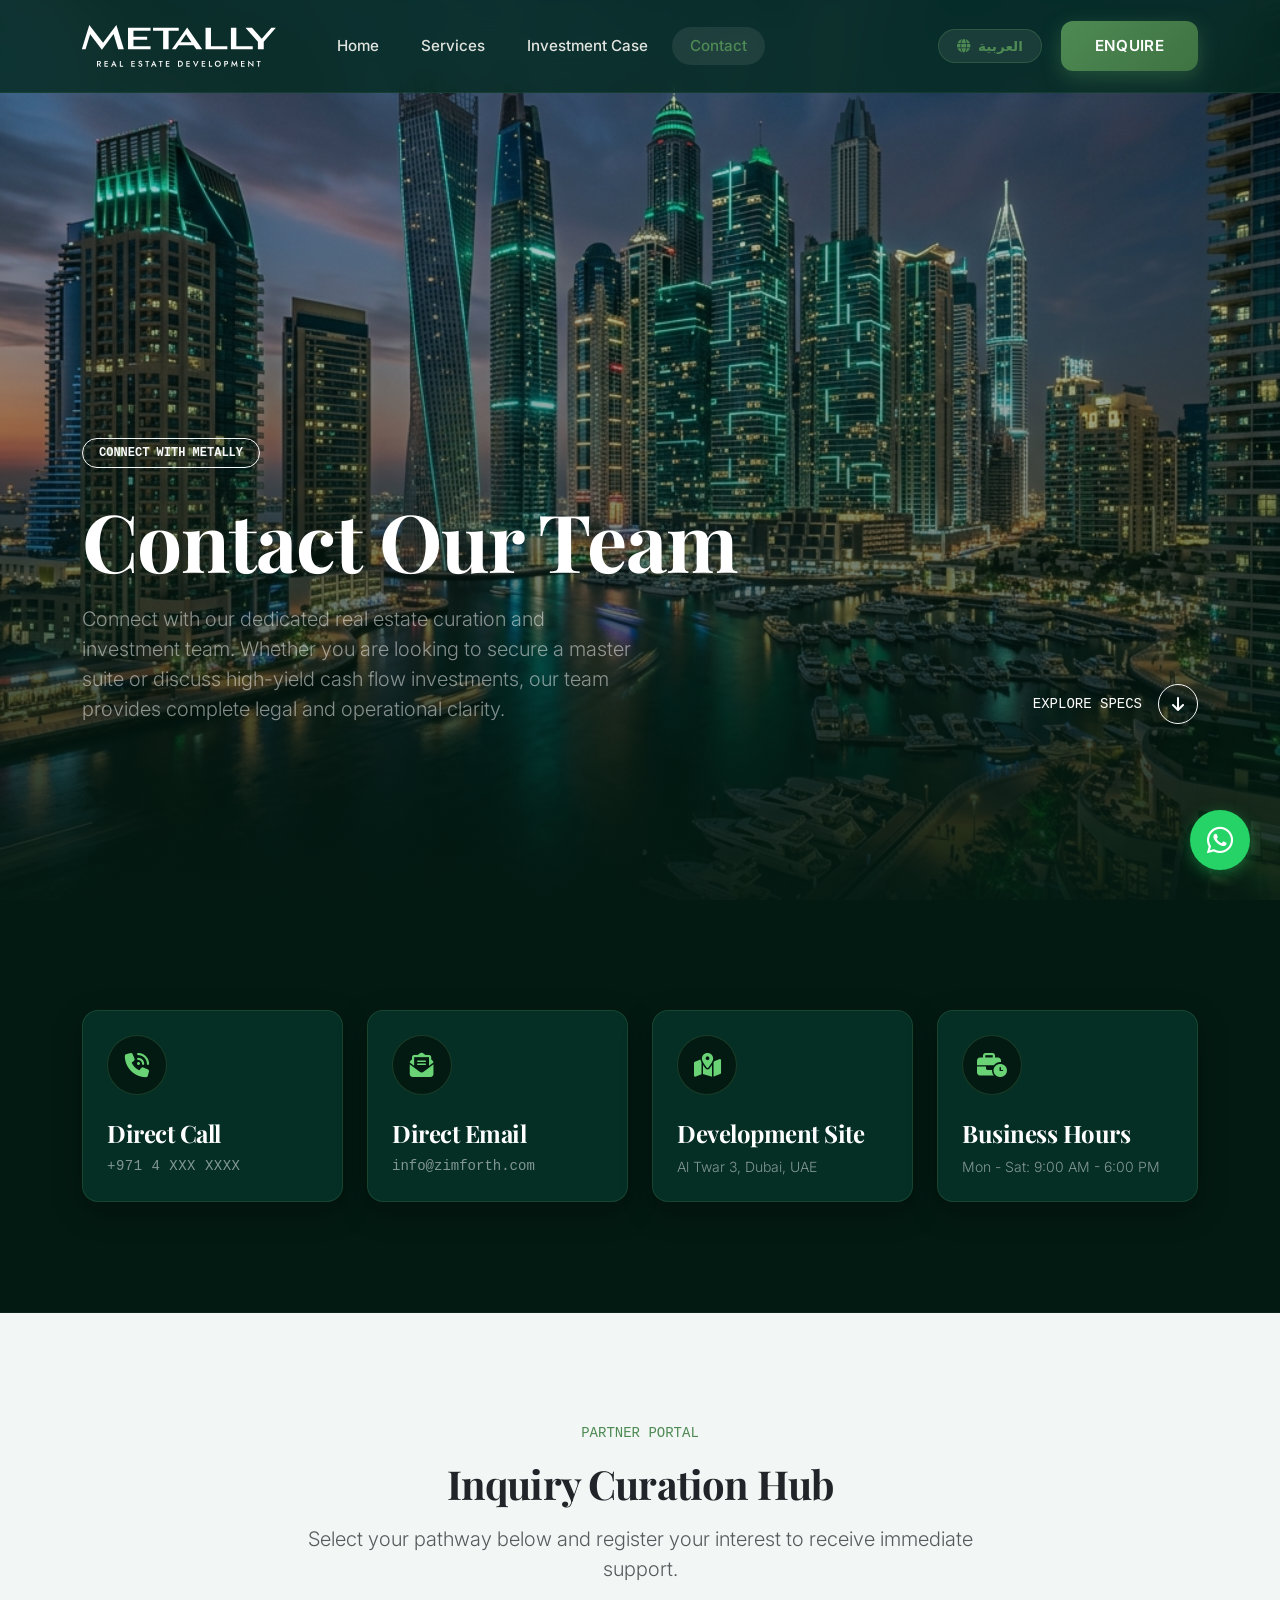
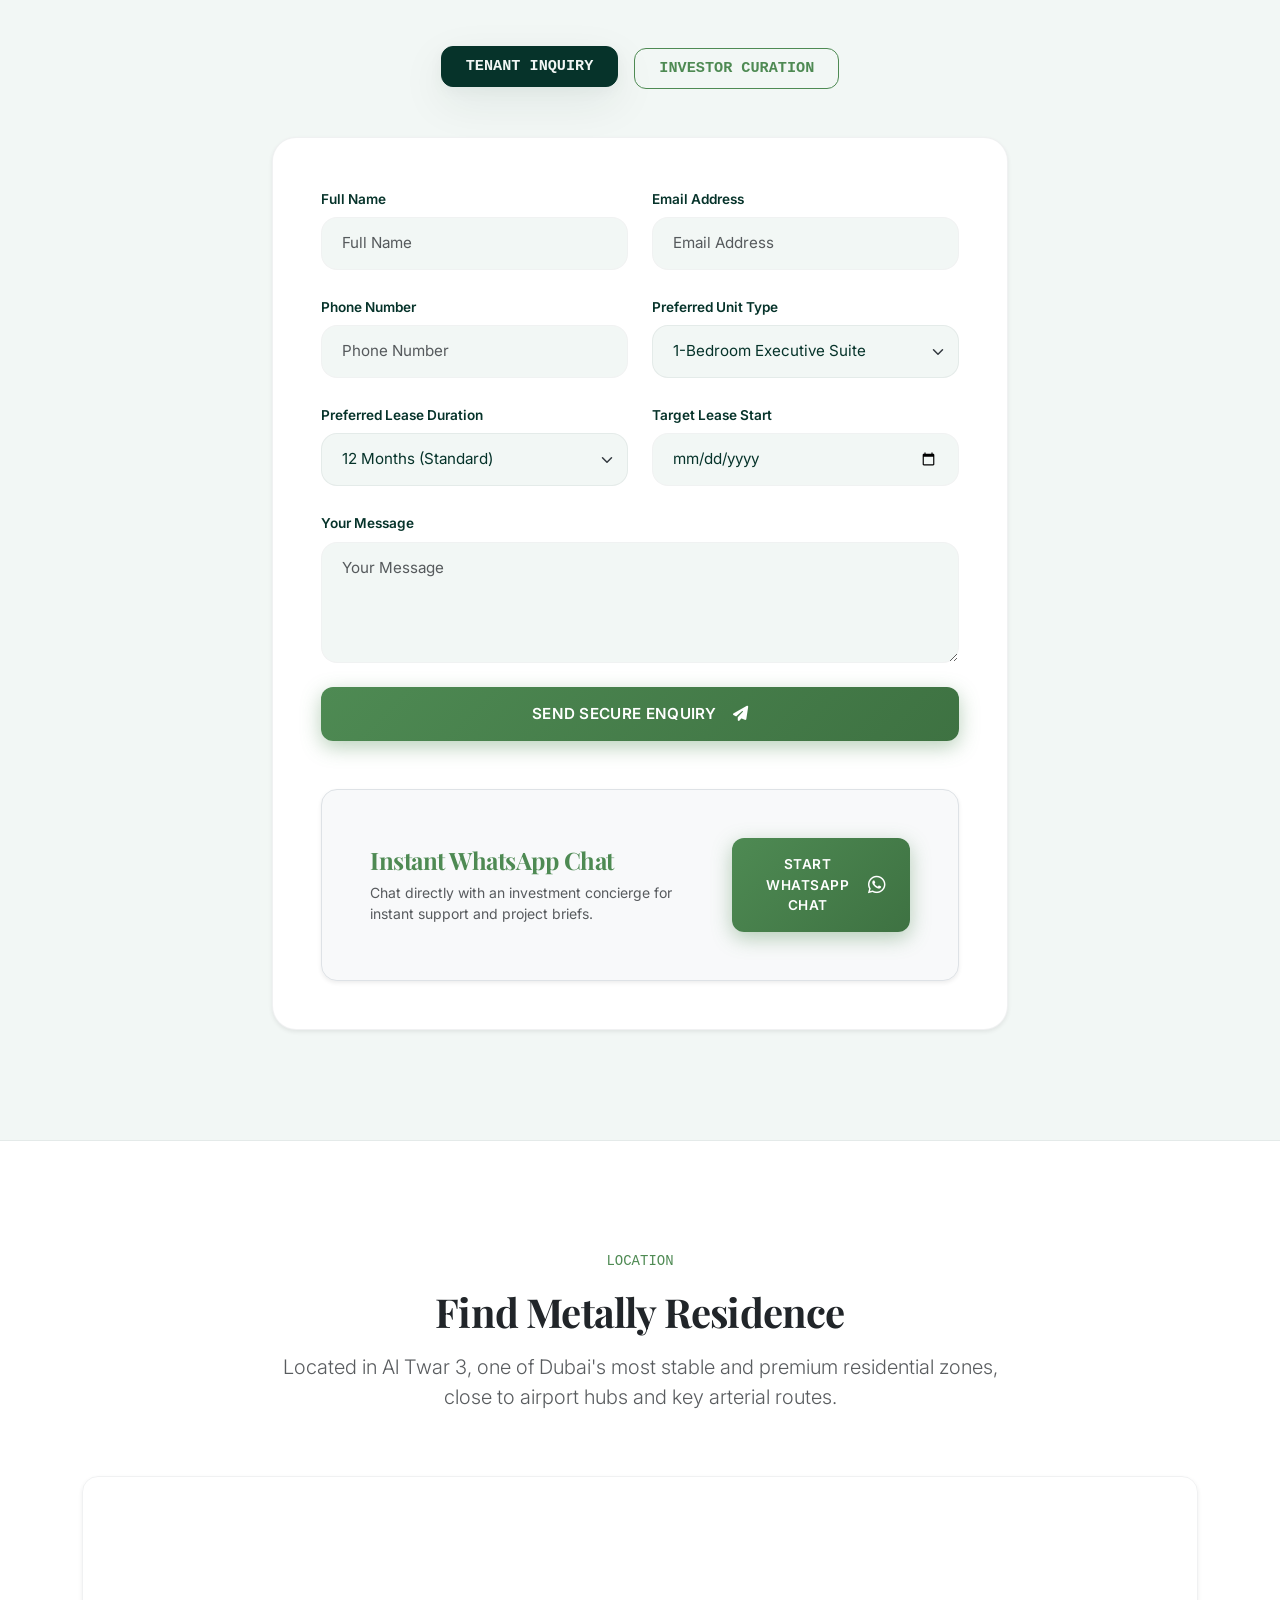
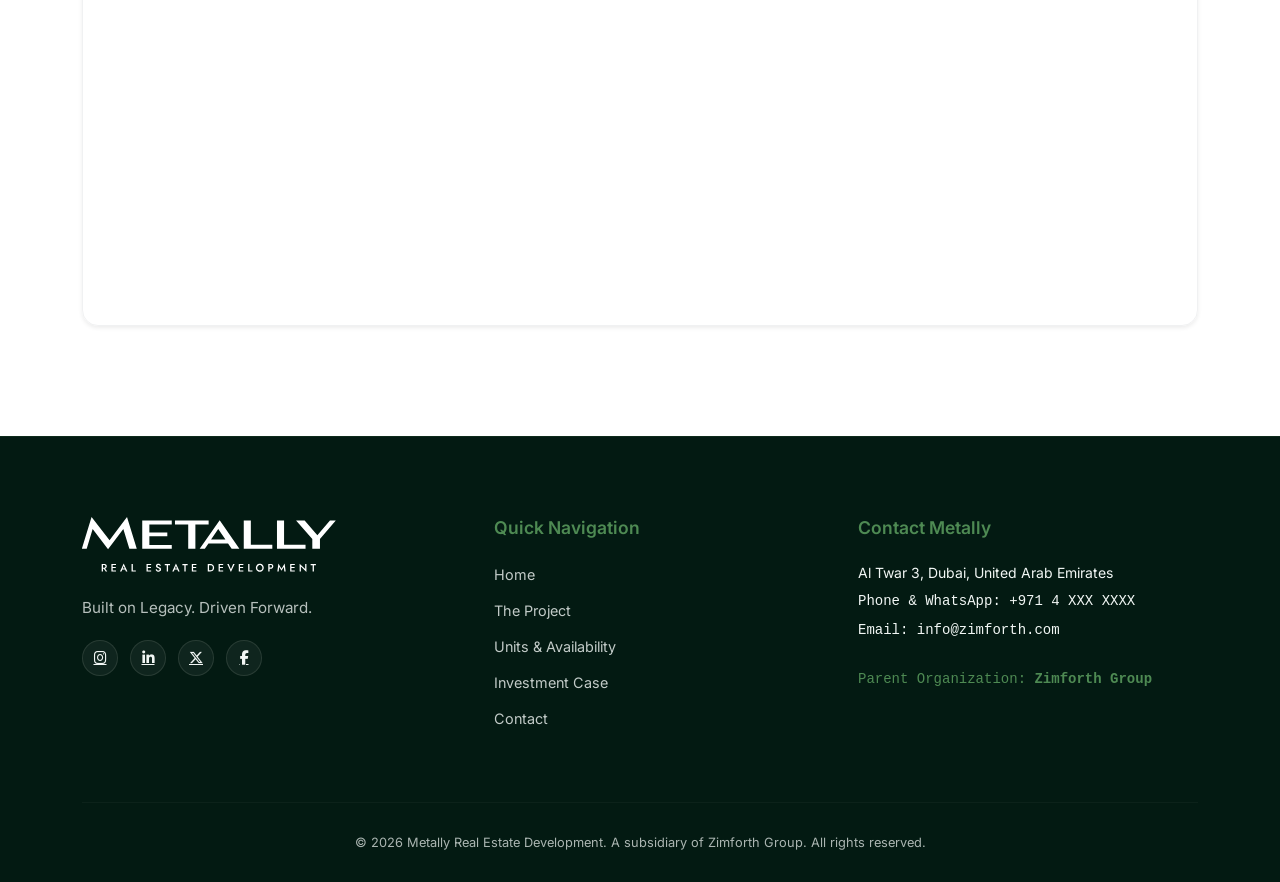
==== commit 17fb6cd0: "feat: transition Metally website to Development Management Services for private landowners and famil" ====
--- a/contact.html
+++ b/contact.html
@@ -42,17 +42,15 @@
           <i class="fas fa-bars-staggered fs-4"></i>
         </button>
         
-        <!-- Nav Links -->
+        <!-- Nav Links & Controls -->
         <div class="collapse navbar-collapse" id="navContent">
-          <ul class="navbar-nav ms-auto mb-2 mb-lg-0 align-items-center">
+          <!-- Left menu: links next to logo -->
+          <ul class="navbar-nav me-auto mb-2 mb-lg-0 align-items-center ps-lg-4">
             <li class="nav-item">
               <a class="nav-link" href="index.html" data-i18n="nav-home">Home</a>
             </li>
             <li class="nav-item">
-              <a class="nav-link" href="project.html" data-i18n="nav-project">The Project</a>
-            </li>
-            <li class="nav-item">
-              <a class="nav-link" href="units.html" data-i18n="nav-units">Units & Availability</a>
+              <a class="nav-link" href="services.html" data-i18n="nav-services">Services</a>
             </li>
             <li class="nav-item">
               <a class="nav-link" href="investment.html" data-i18n="nav-investment">Investment Case</a>
@@ -60,7 +58,10 @@
             <li class="nav-item">
               <a class="nav-link active" href="contact.html" data-i18n="nav-contact">Contact</a>
             </li>
-            
+          </ul>
+          
+          <!-- Right menu: Lang & CTA -->
+          <ul class="navbar-nav ms-auto align-items-center">
             <!-- Language Selector Trigger -->
             <li class="nav-item mx-2">
               <a class="nav-link lang-btn lang-toggle" href="#" id="lang-toggle-btn" role="button">
@@ -529,6 +530,53 @@
       }).on('blur', function () {
         $(this).parent('.form-group').removeClass('focused');
       });
+
+      // Dynamic URL Query Pre-fill handler
+      const urlParams = new URLSearchParams(window.location.search);
+      const serviceId = parseInt(urlParams.get('service'));
+      const subject = urlParams.get('subject');
+      const currentLang = localStorage.getItem("preferredLanguage") || "en";
+
+      if (!isNaN(serviceId) && serviceId >= 1 && serviceId <= 6) {
+        // Activate investor tab since services are investment-oriented
+        const investorTabBtn = $('#investor-tab');
+        if (investorTabBtn.length) {
+          const tab = new bootstrap.Tab(investorTabBtn[0]);
+          tab.show();
+        }
+
+        const serviceTitleKey = `service-${serviceId}-title`;
+        const serviceTitle = (translations[currentLang] && translations[currentLang][serviceTitleKey]) 
+          ? translations[currentLang][serviceTitleKey] 
+          : `Service ${serviceId}`;
+
+        const msg = currentLang === "ar"
+          ? `مرحباً، أود حجز اجتماع استشاري استراتيجي وتمهيدي بشأن الخدمة التالية: "${serviceTitle}".`
+          : `Hello, I would like to book a Strategic Advisory & Introduction Meeting for the following service: "${serviceTitle}".`;
+
+        $('#investor-message, #tenant-message').val(msg).trigger('input');
+      } else if (subject) {
+        // Activate investor tab
+        const investorTabBtn = $('#investor-tab');
+        if (investorTabBtn.length) {
+          const tab = new bootstrap.Tab(investorTabBtn[0]);
+          tab.show();
+        }
+
+        let msg = "";
+        if (subject === "Strategic+Consultation" || subject === "Strategic Consultation") {
+          msg = currentLang === "ar"
+            ? `مرحباً، أود حجز اجتماع استشاري استراتيجي وتمهيدي لمناقشة أهداف المشروع الاستثماري.`
+            : `Hello, I would like to book a Strategic Advisory & Introduction Meeting to discuss our project objectives.`;
+        } else if (subject === "Development+Mandate" || subject === "Development Mandate") {
+          msg = currentLang === "ar"
+            ? `مرحباً، أود الاستفسار عن تفويض إدارة التطوير الكامل (من البداية إلى النهاية) لأصولنا العقارية.`
+            : `Hello, I would like to inquire about the End-to-End Project Development Mandate for our real estate assets.`;
+        }
+        if (msg) {
+          $('#investor-message, #tenant-message').val(msg).trigger('input');
+        }
+      }
     });
   </script>
 
